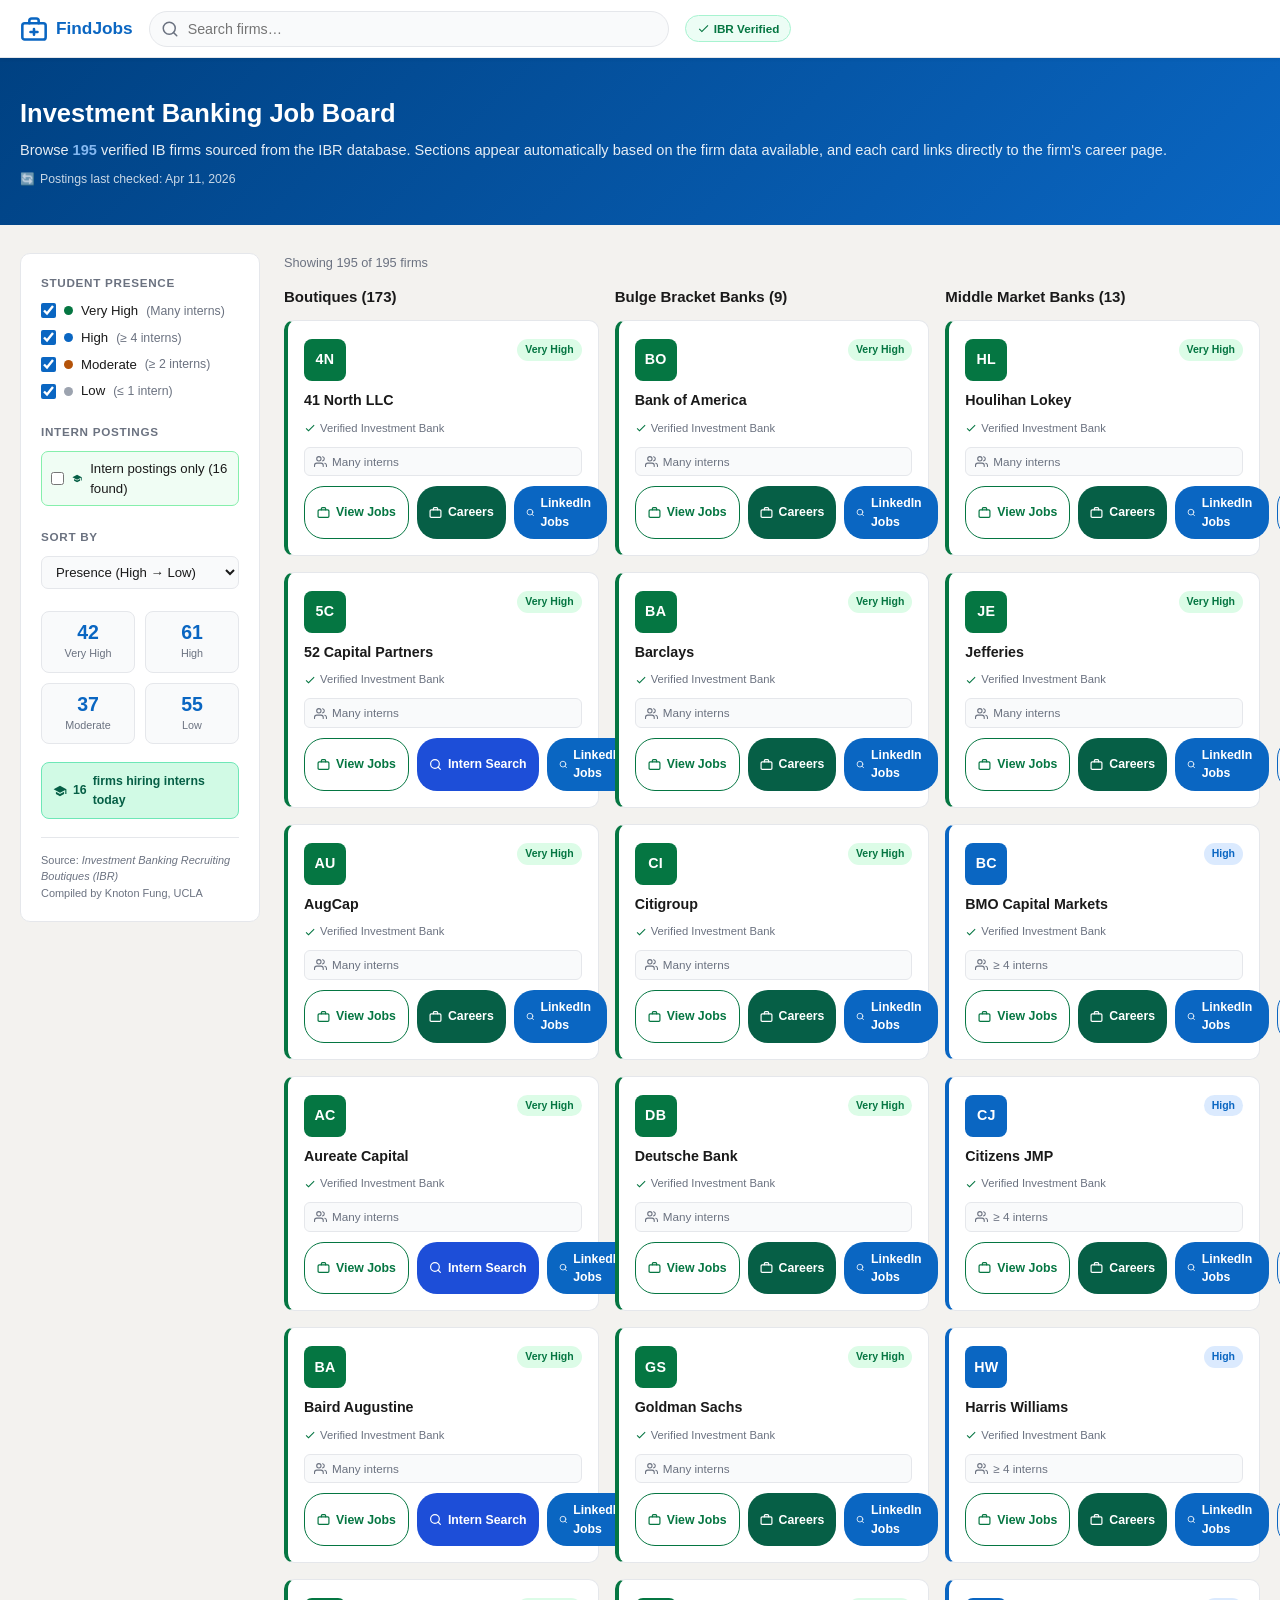
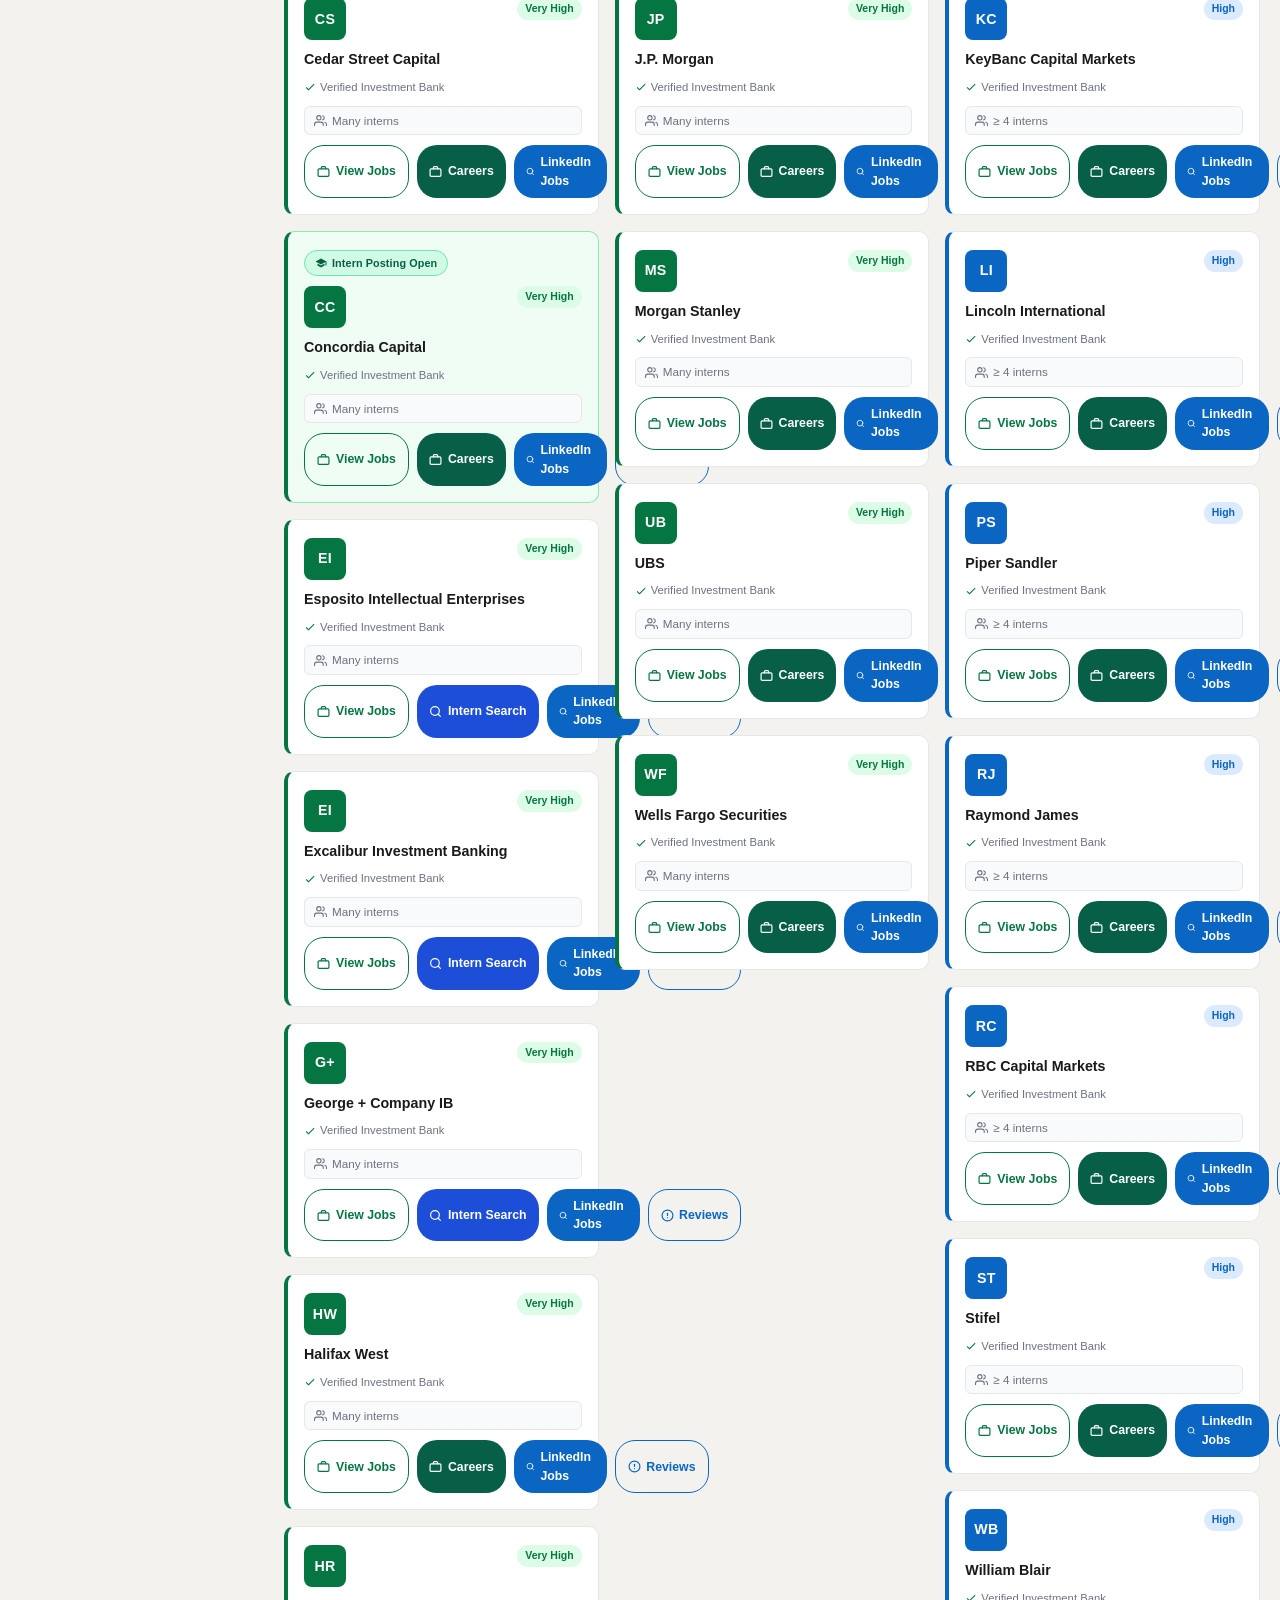
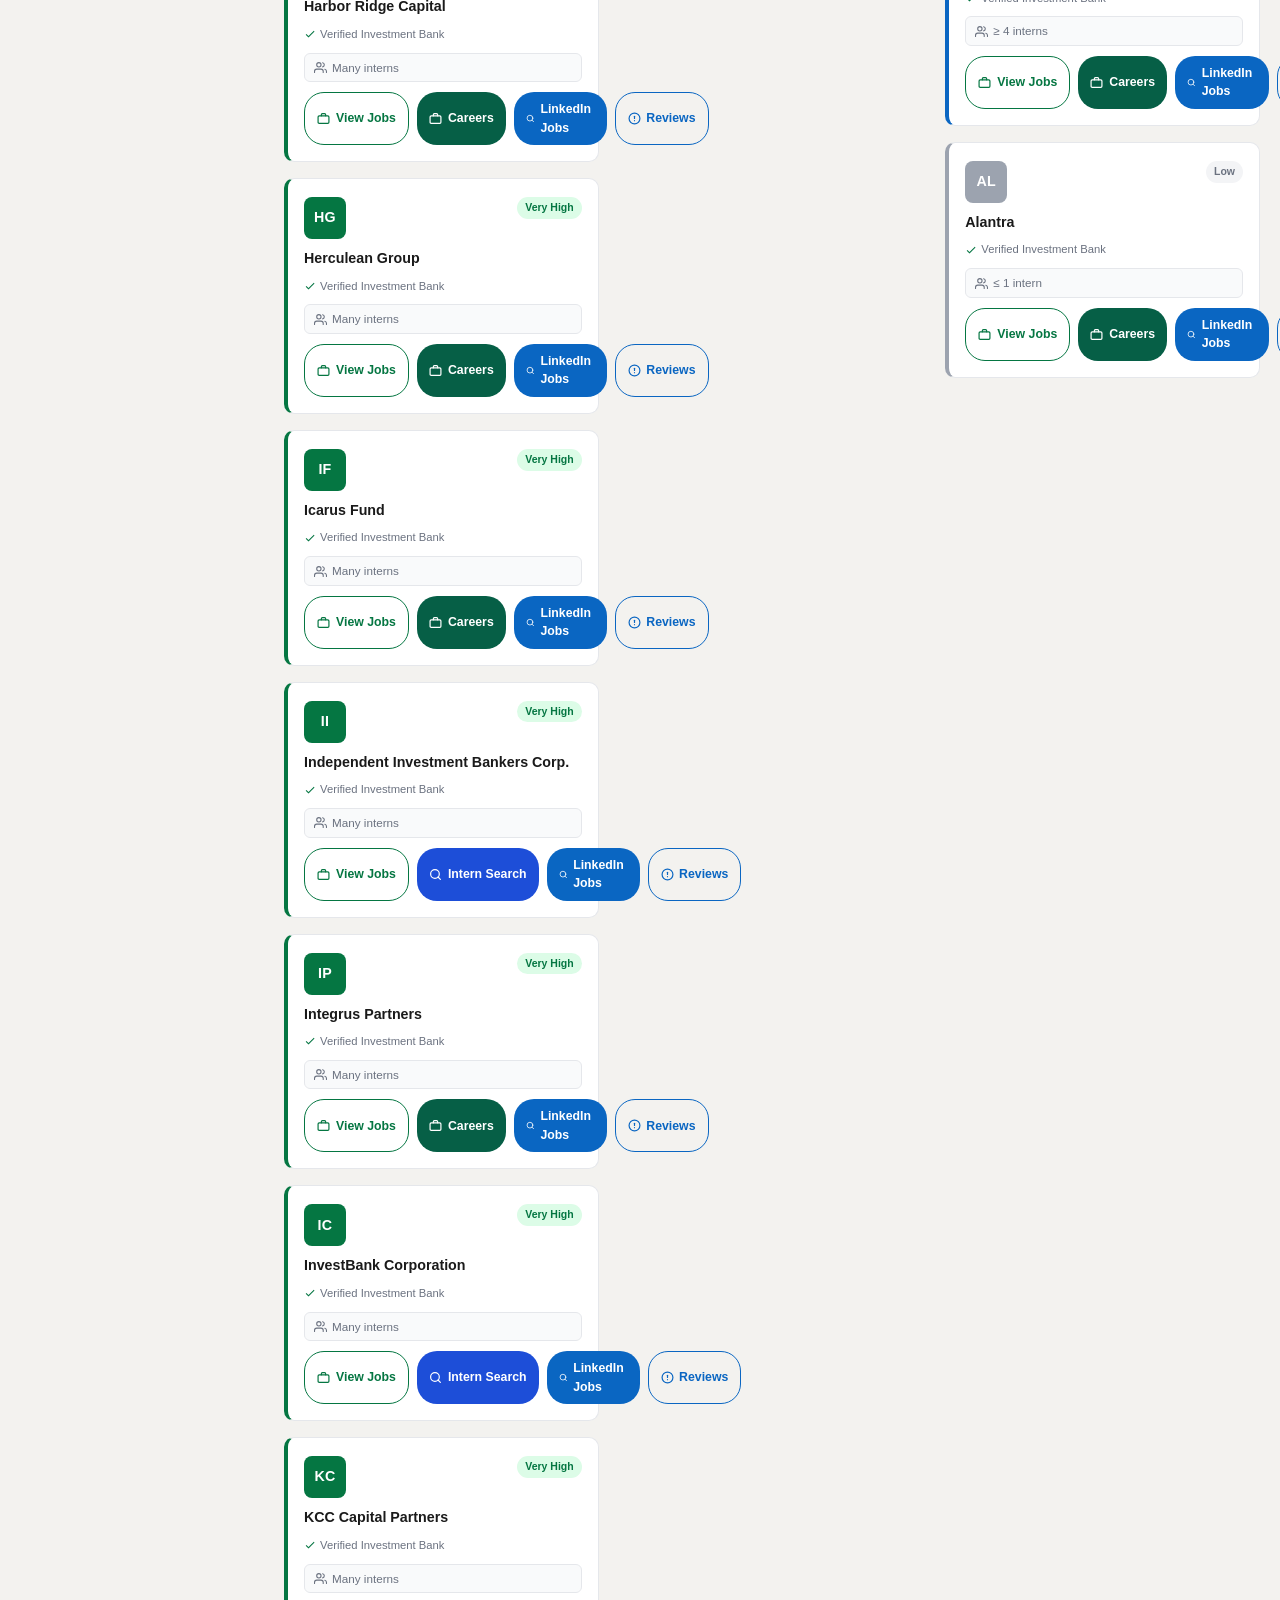
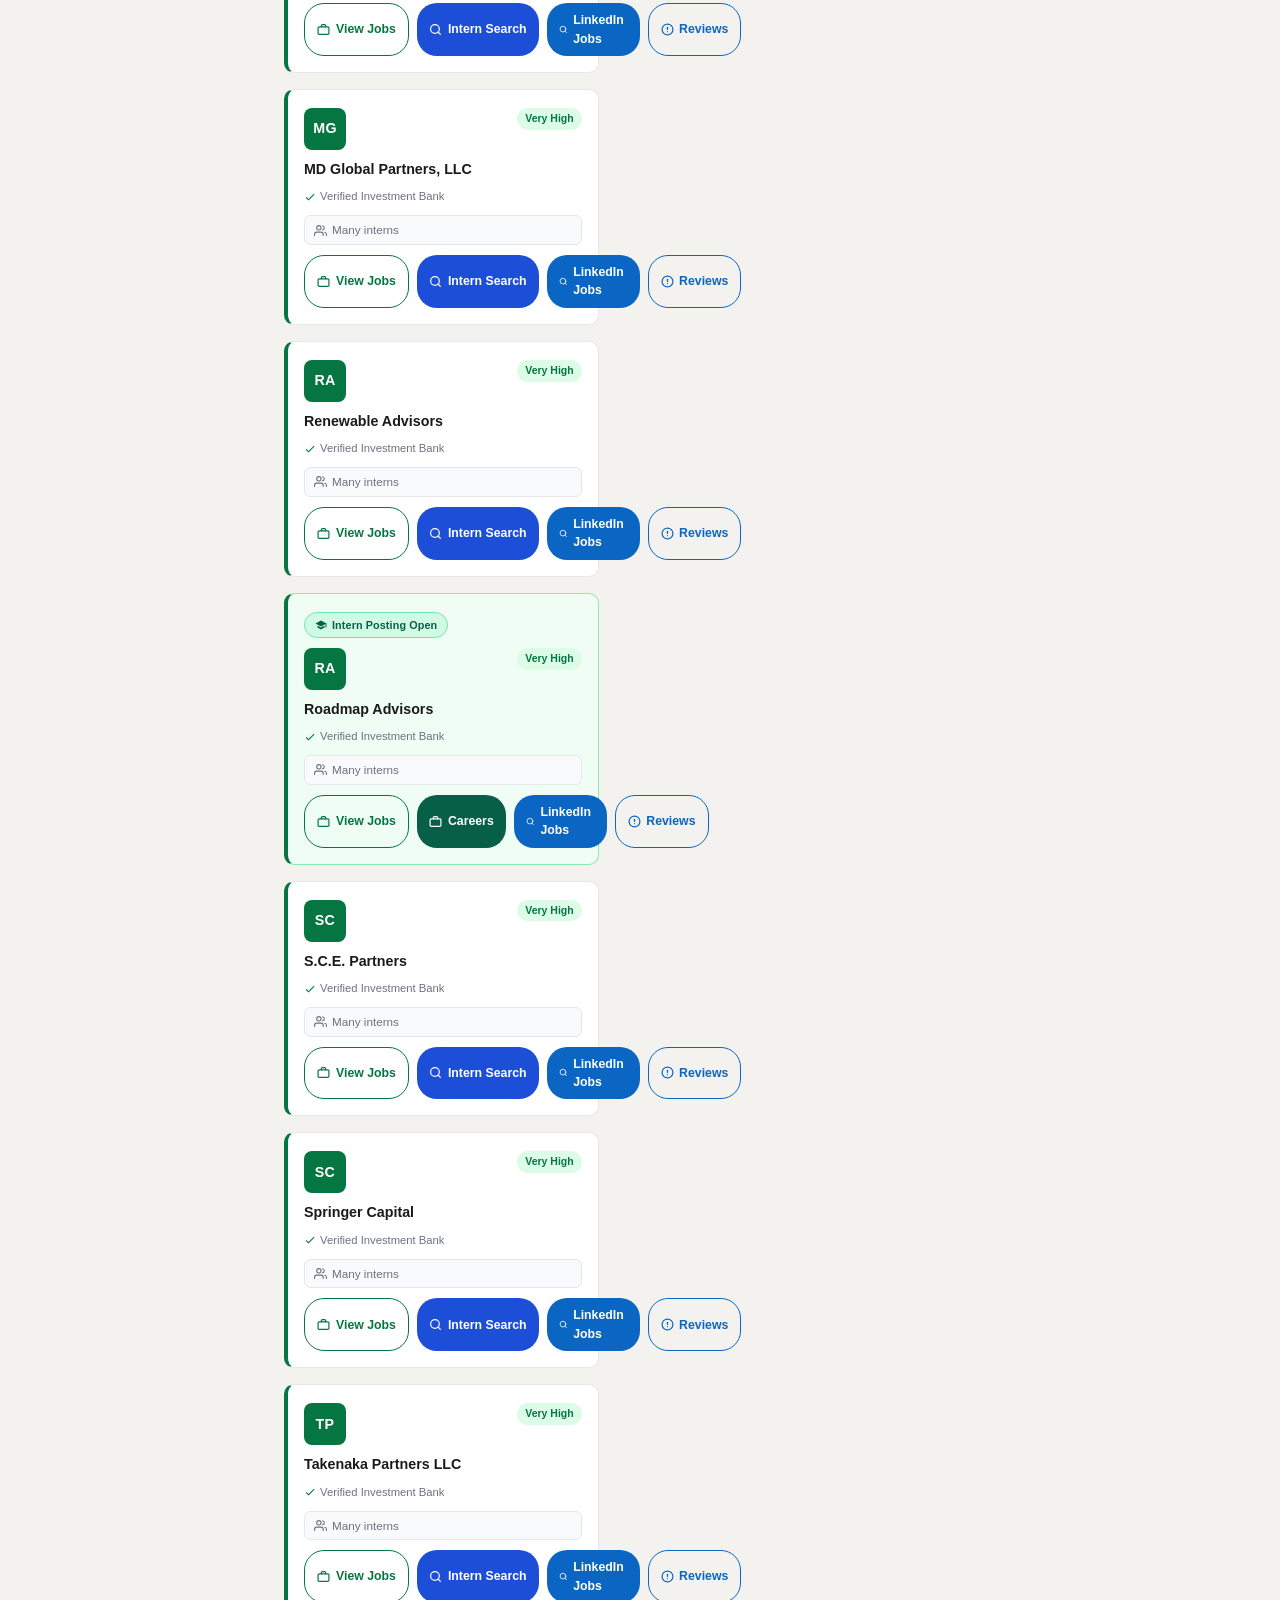
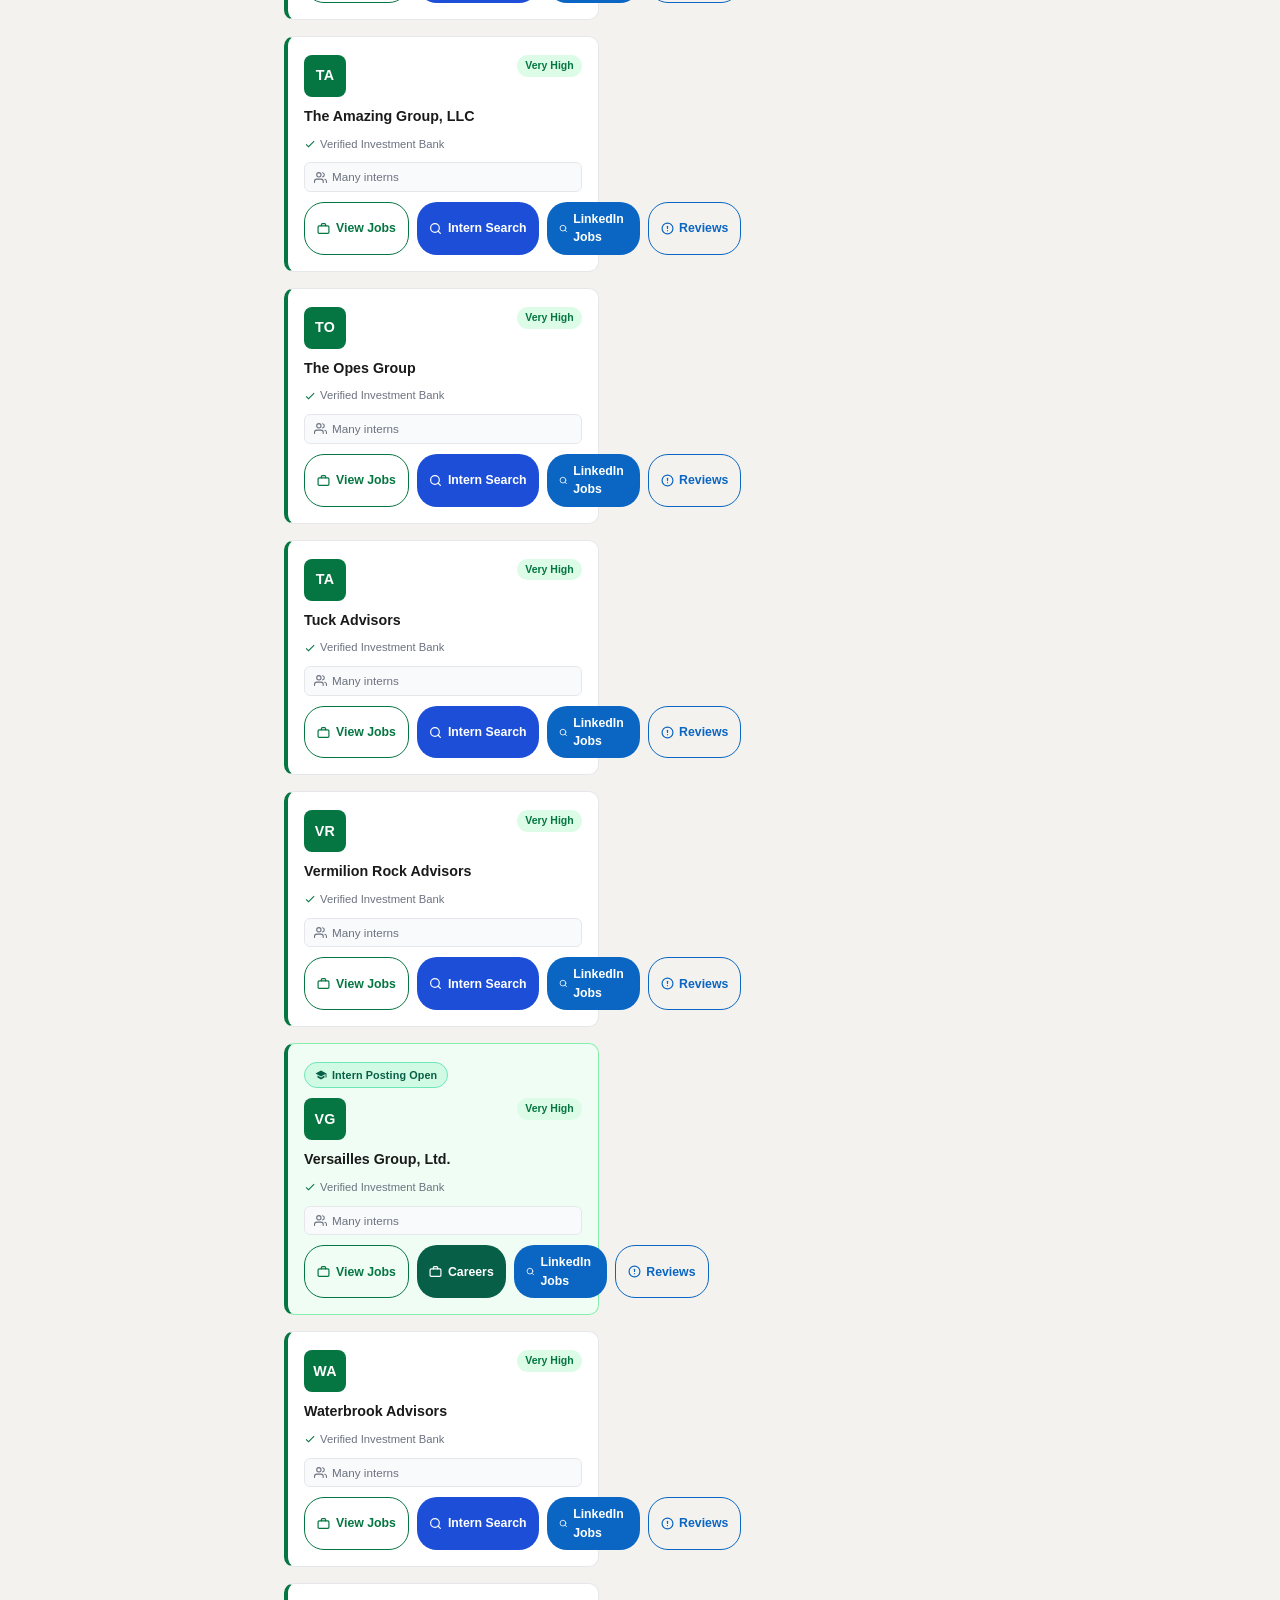
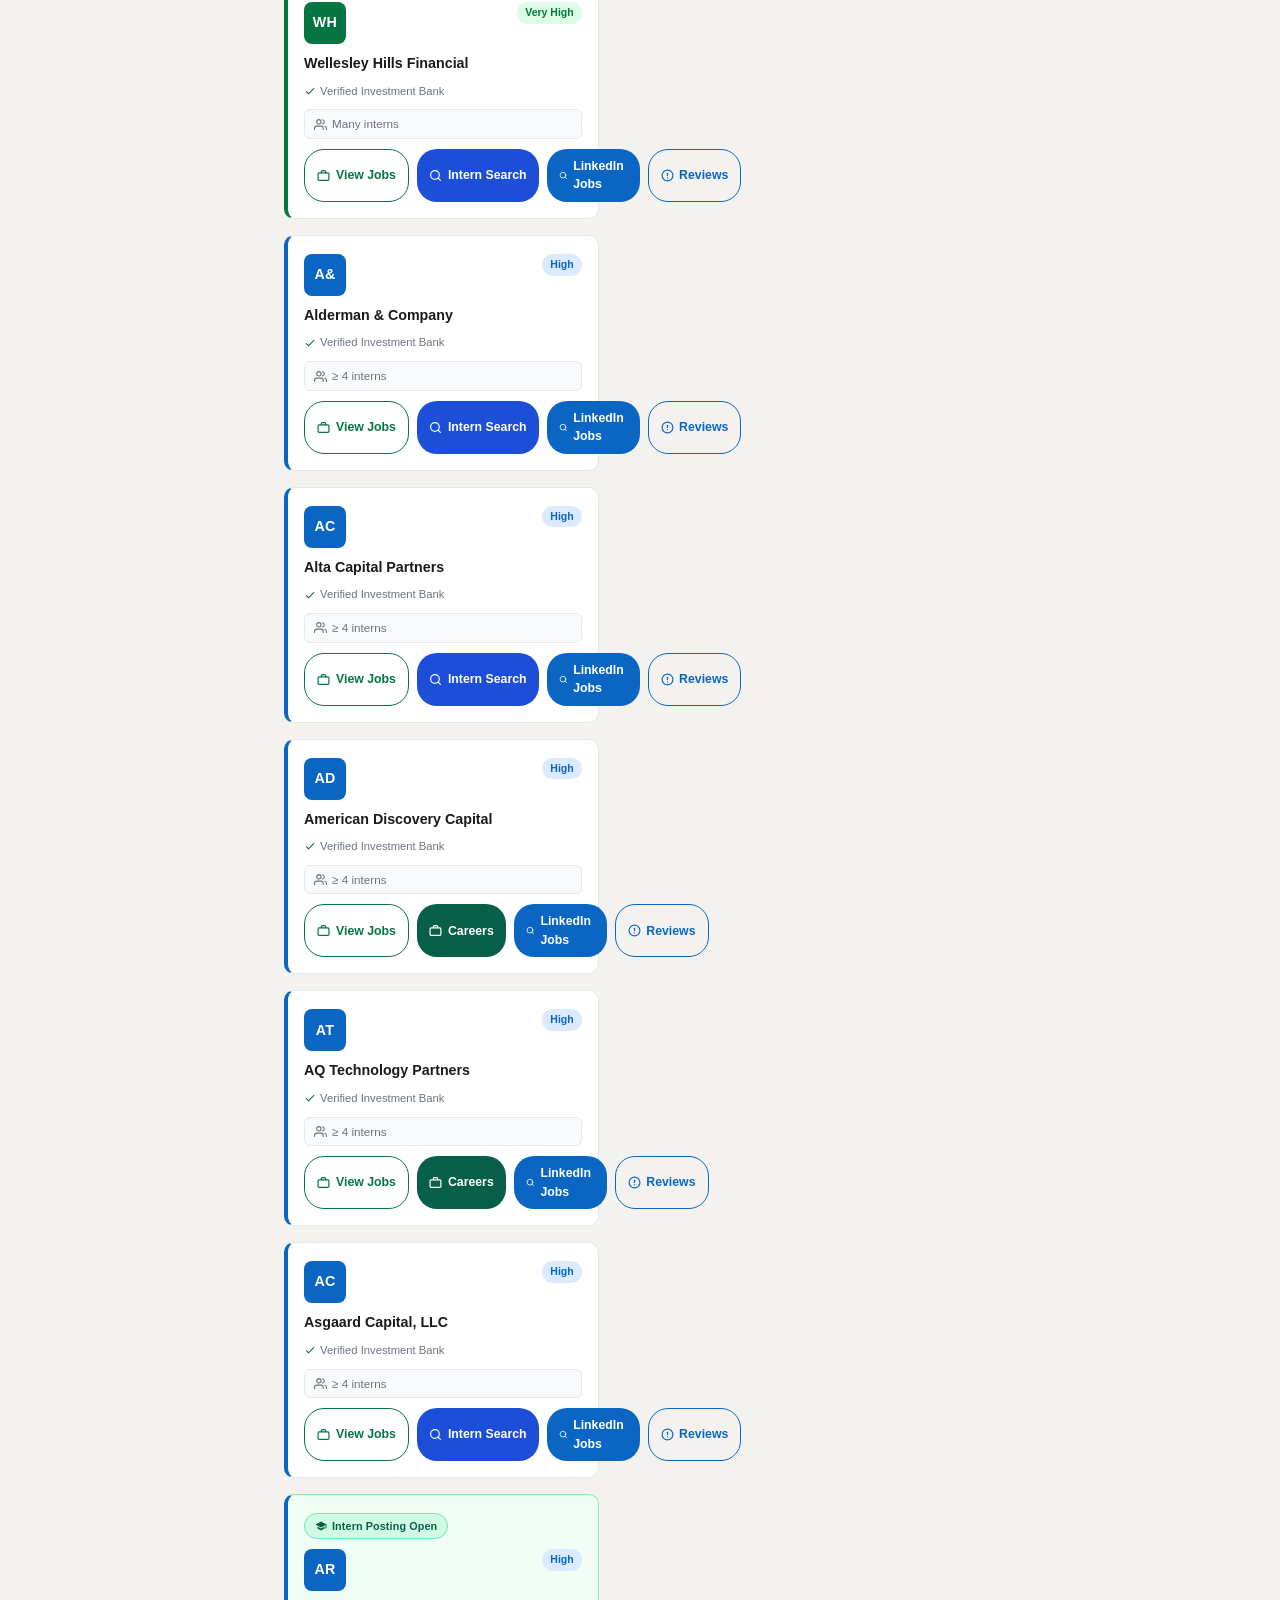
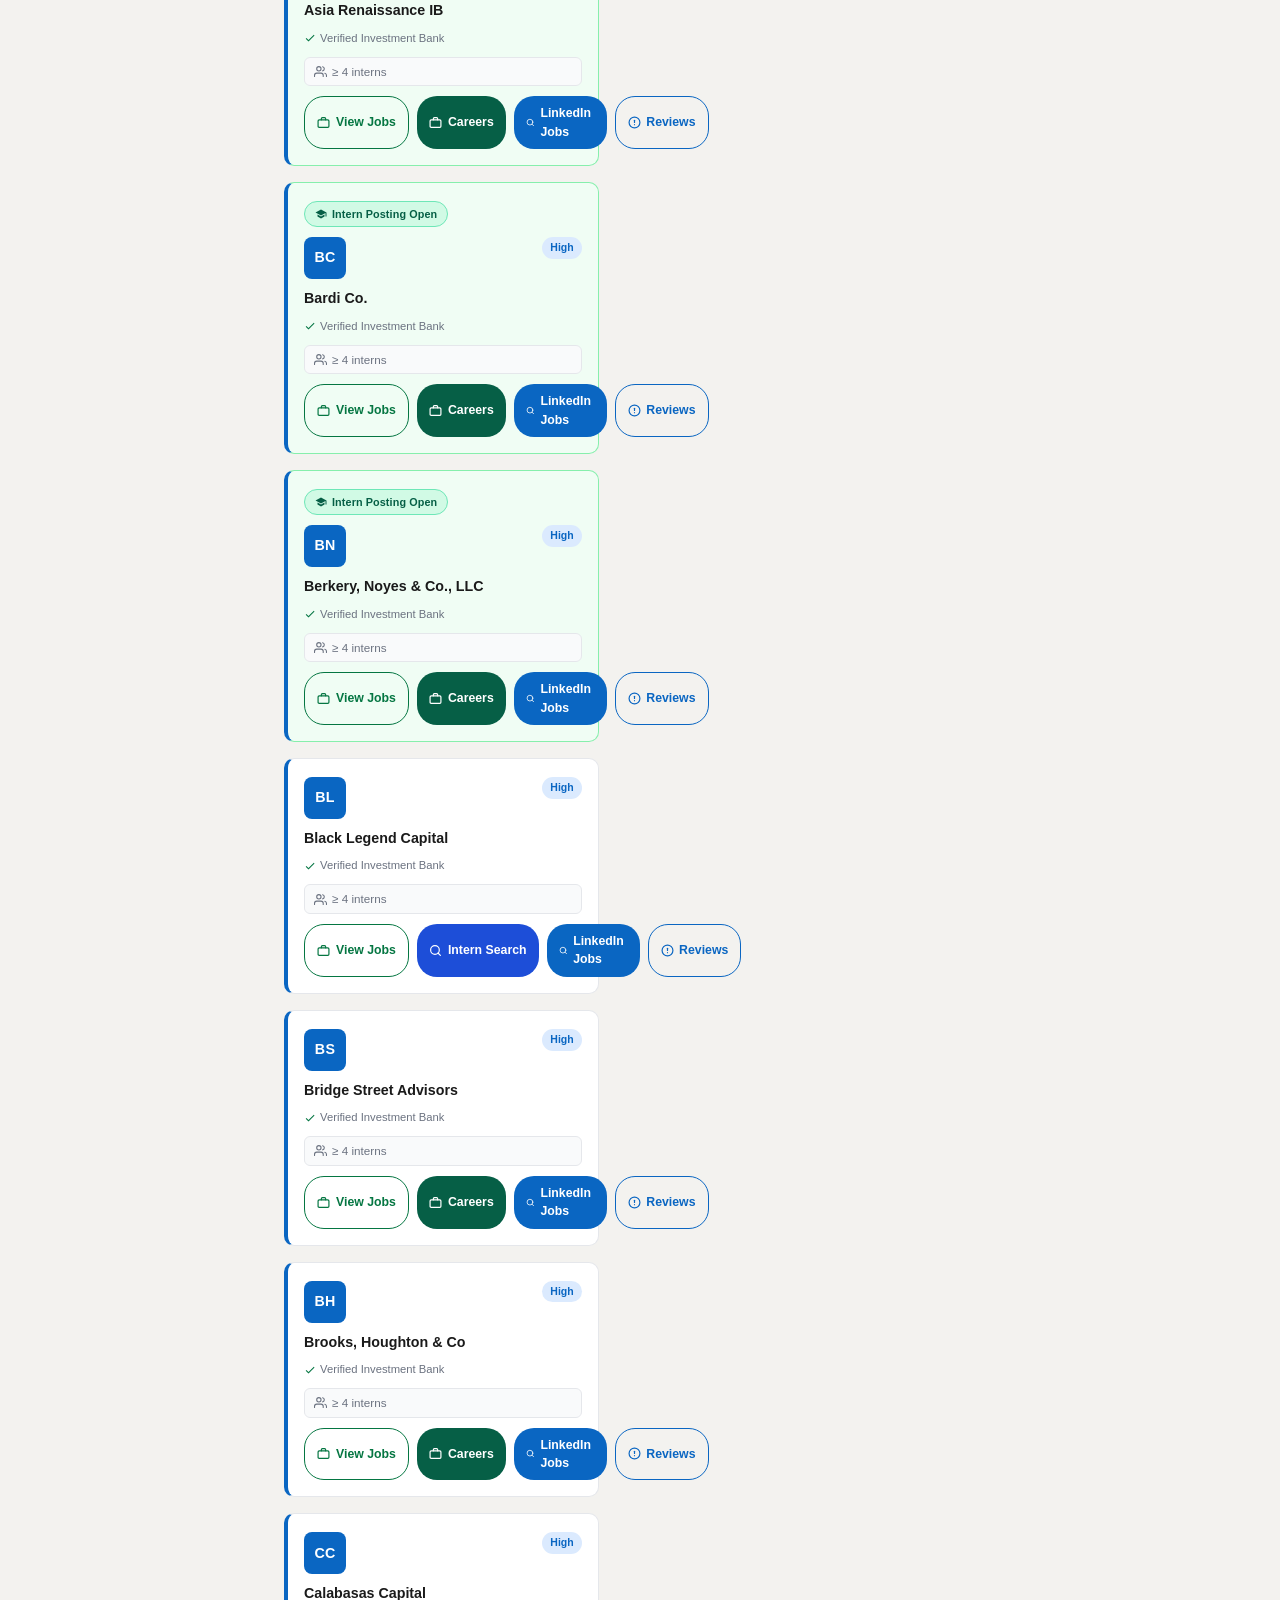
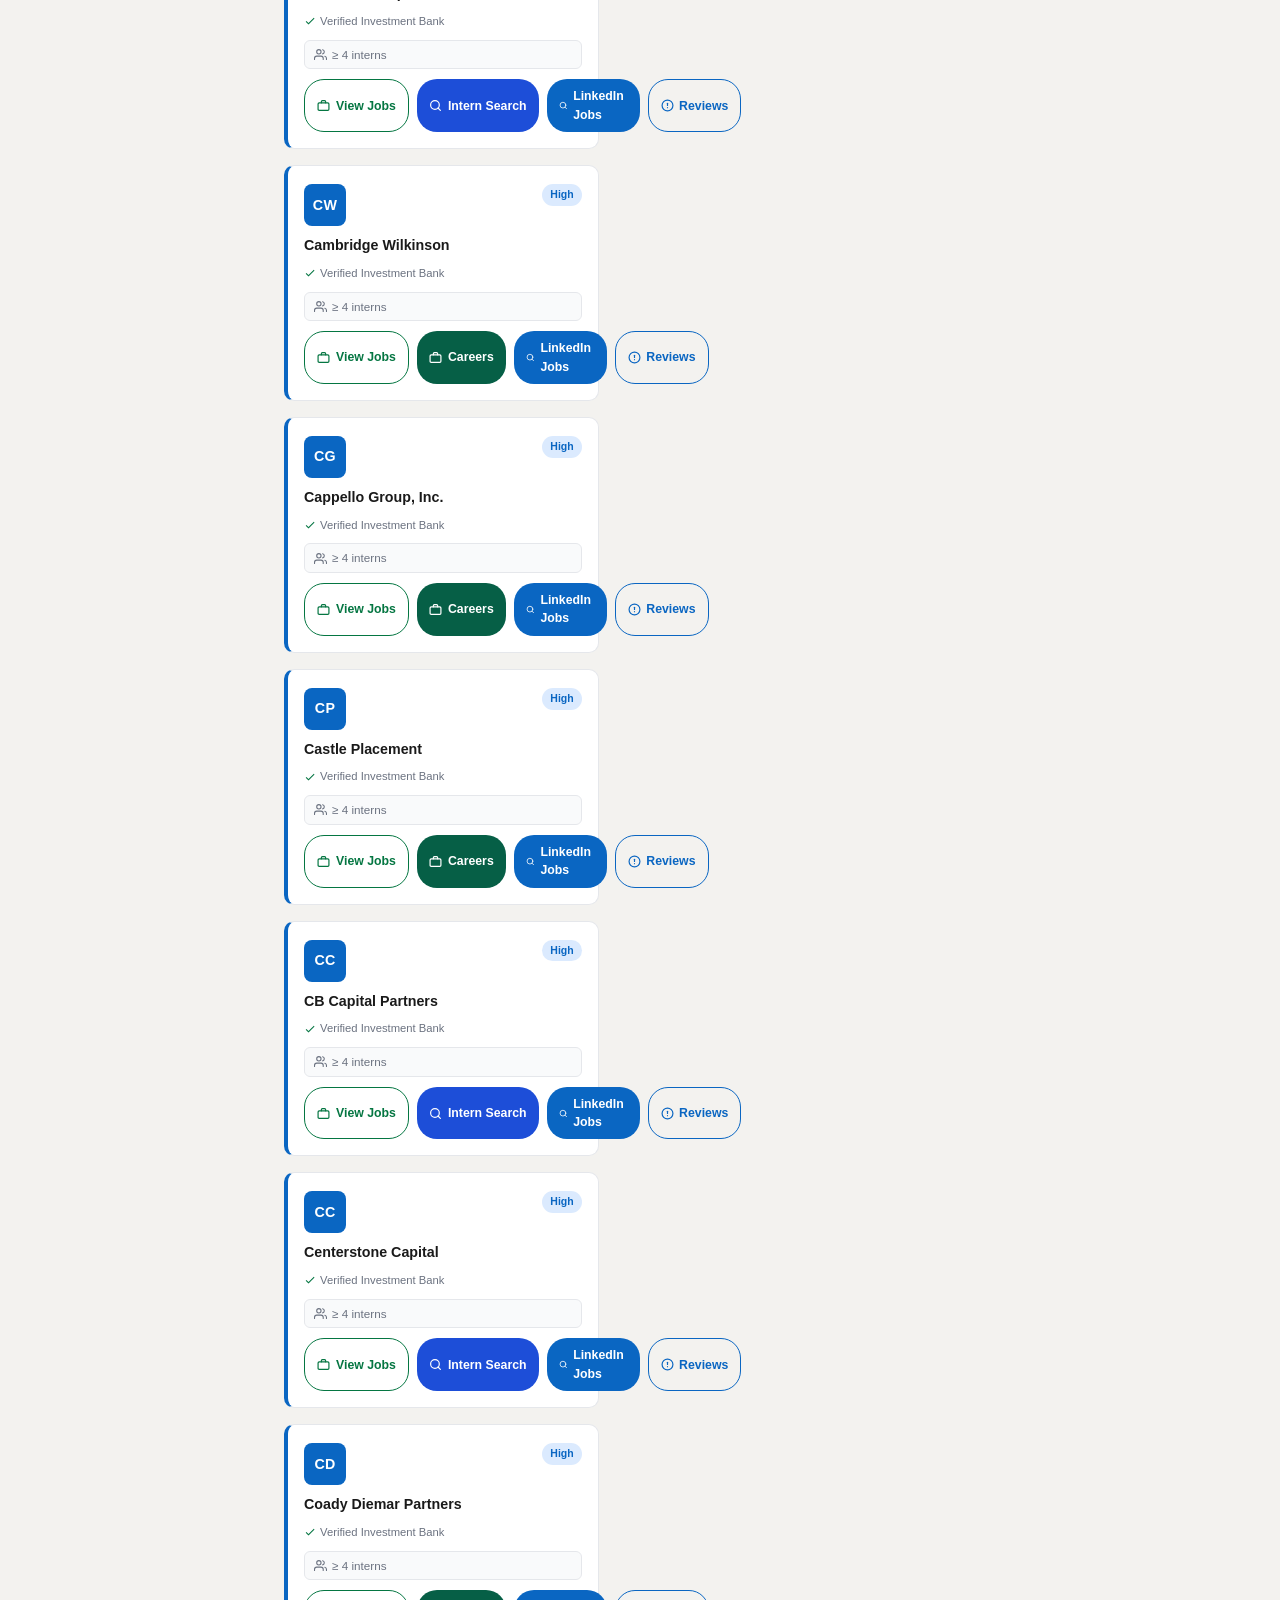
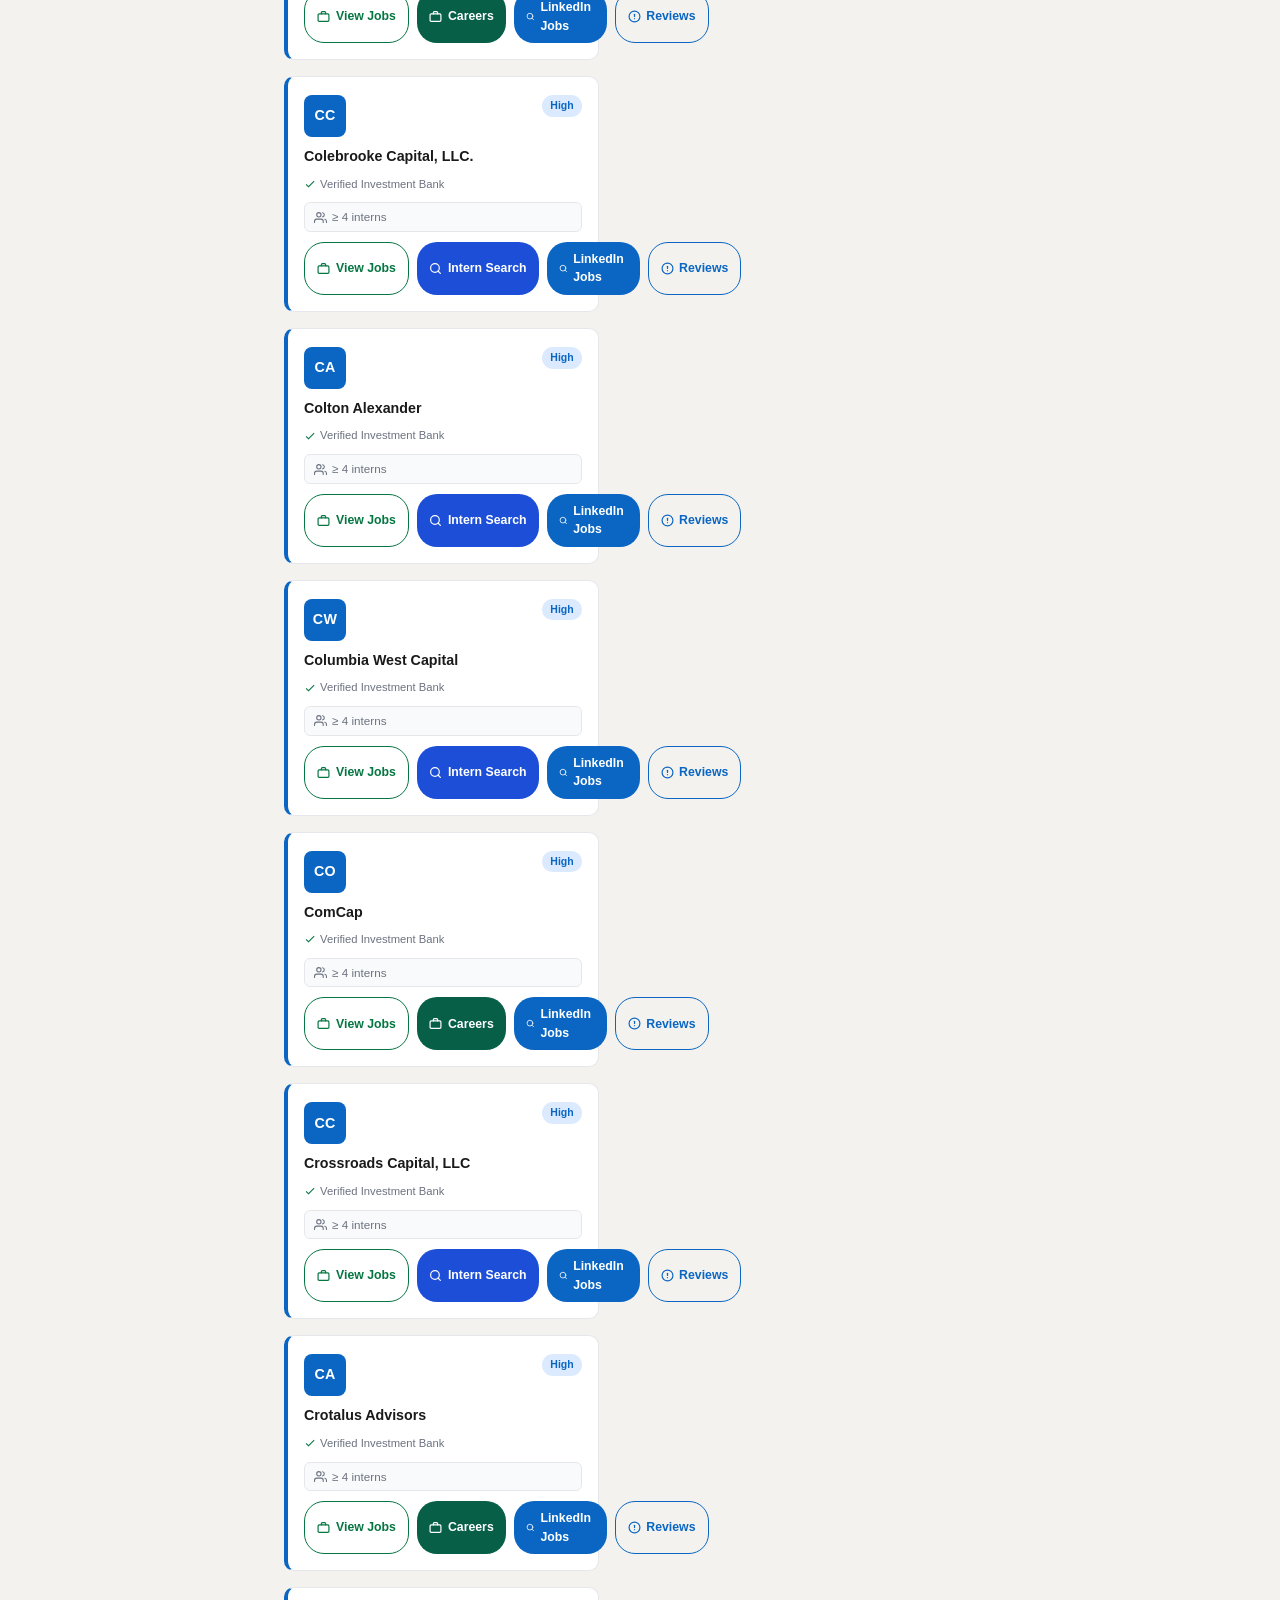
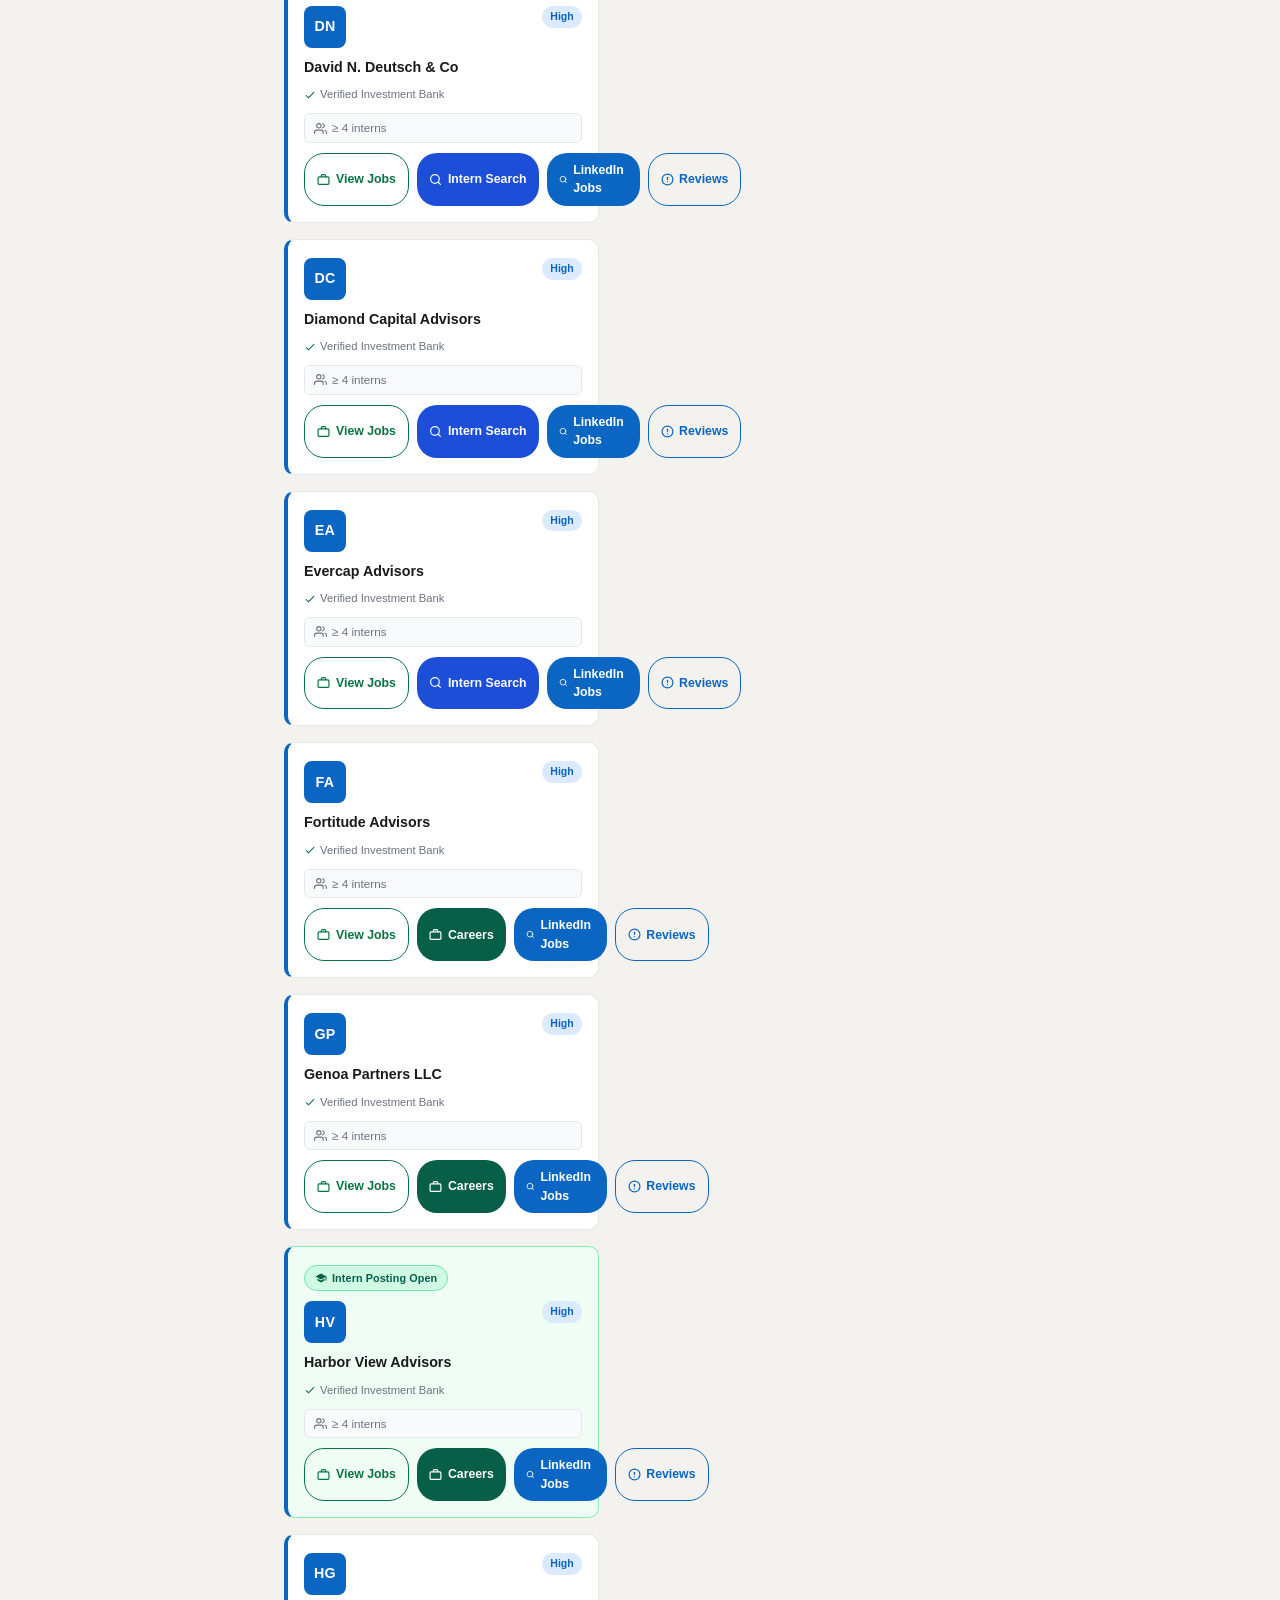
==== company.html @ adcb7a6e "your commit message" ====
<!DOCTYPE html>
<html lang="en">
<head>
  <meta charset="UTF-8" />
  <meta name="viewport" content="width=device-width, initial-scale=1.0" />
  <title>Jobs — FindJobs</title>
  <link rel="stylesheet" href="style.css" />
</head>
<body>
 
  <!-- NAV -->
  <header class="nav">
    <div class="nav__inner">
      <a class="nav__logo" href="index.html">
        <svg width="28" height="28" viewBox="0 0 24 24" fill="none" stroke="currentColor" stroke-width="2.2" stroke-linecap="round" stroke-linejoin="round">
          <rect x="2" y="7" width="20" height="14" rx="2"/>
          <path d="M16 7V5a2 2 0 0 0-2-2h-4a2 2 0 0 0-2 2v2"/>
          <line x1="12" y1="12" x2="12" y2="17"/>
          <line x1="9" y1="14.5" x2="15" y2="14.5"/>
        </svg>
        <span>FindJobs</span>
      </a>
 
      <a class="nav__back" href="index.html">
        <svg width="16" height="16" viewBox="0 0 24 24" fill="none" stroke="currentColor" stroke-width="2.2" stroke-linecap="round" stroke-linejoin="round">
          <line x1="19" y1="12" x2="5" y2="12"/><polyline points="12 19 5 12 12 5"/>
        </svg>
        Back to all firms
      </a>
 
      <div class="nav__badge">
        <span class="verified-badge">
          <svg width="13" height="13" viewBox="0 0 24 24" fill="currentColor"><path d="M9 16.17L4.83 12l-1.42 1.41L9 19 21 7l-1.41-1.41z"/></svg>
          IBR Verified
        </span>
      </div>
    </div>
  </header>
 
  <!-- COMPANY HERO -->
  <div class="hero company-hero">
    <div class="hero__inner">
      <div class="company-hero__header">
        <div class="company-hero__initials" id="firmInitials">--</div>
        <div class="company-hero__info">
          <h1 class="hero__title" id="firmName">Loading...</h1>
          <div class="company-hero__meta">
            <span class="card__presence-pill" id="firmPresencePill">—</span>
            <span class="company-hero__meta-text" id="firmPresenceLabel"></span>
          </div>
        </div>
      </div>
      <p class="hero__sub" id="firmDescription">Loading intern job postings...</p>
      <p id="lastChecked" class="hero__last-checked" hidden></p>
    </div>
  </div>
 
  <!-- MAIN -->
  <main class="company-layout">
 
    <!-- COMPANY SIDEBAR -->
    <aside class="sidebar company-sidebar">
      <div class="sidebar__section">
        <h3 class="sidebar__label">Quick Links</h3>
        <a class="company-sidebar__link" id="linkCareers" href="#" target="_blank" rel="noopener noreferrer" hidden>
          <svg width="14" height="14" viewBox="0 0 24 24" fill="none" stroke="currentColor" stroke-width="2.2" stroke-linecap="round" stroke-linejoin="round">
            <rect x="2" y="7" width="20" height="14" rx="2"/>
            <path d="M16 7V5a2 2 0 0 0-2-2h-4a2 2 0 0 0-2 2v2"/>
          </svg>
          Career Page
        </a>
        <a class="company-sidebar__link" id="linkWebsite" href="#" target="_blank" rel="noopener noreferrer" hidden>
          <svg width="14" height="14" viewBox="0 0 24 24" fill="none" stroke="currentColor" stroke-width="2.2" stroke-linecap="round" stroke-linejoin="round">
            <circle cx="12" cy="12" r="10"/><line x1="2" y1="12" x2="22" y2="12"/>
            <path d="M12 2a15.3 15.3 0 0 1 4 10 15.3 15.3 0 0 1-4 10 15.3 15.3 0 0 1-4-10 15.3 15.3 0 0 1 4-10z"/>
          </svg>
          Company Website
        </a>
        <a class="company-sidebar__link" id="linkLinkedIn" href="#" target="_blank" rel="noopener noreferrer">
          <svg width="14" height="14" viewBox="0 0 24 24" fill="none" stroke="currentColor" stroke-width="2.2" stroke-linecap="round" stroke-linejoin="round">
            <circle cx="11" cy="11" r="8"/><line x1="21" y1="21" x2="16.65" y2="16.65"/>
          </svg>
          LinkedIn Jobs
        </a>
        <a class="company-sidebar__link" id="linkGlassdoor" href="#" target="_blank" rel="noopener noreferrer">
          <svg width="14" height="14" viewBox="0 0 24 24" fill="none" stroke="currentColor" stroke-width="2.2" stroke-linecap="round" stroke-linejoin="round">
            <circle cx="12" cy="12" r="10"/><line x1="12" y1="8" x2="12" y2="12"/><line x1="12" y1="16" x2="12.01" y2="16"/>
          </svg>
          Glassdoor Reviews
        </a>
      </div>
 
      <div class="sidebar__section">
        <h3 class="sidebar__label">Intern Stats</h3>
        <div class="sidebar__stats">
          <div class="stat stat--wide">
            <span id="statJobCount">—</span>
            <small>Open Positions</small>
          </div>
        </div>
      </div>
 
      <div class="sidebar__section">
        <h3 class="sidebar__label">Posting Status</h3>
        <div id="postingStatus" class="company-sidebar__status">
          Checking...
        </div>
      </div>
 
      <p class="sidebar__credit">Source: <em>Investment Banking Recruiting Boutiques (IBR)</em><br>Compiled by Knoton Fung, UCLA</p>
    </aside>
 
    <!-- JOB LISTINGS -->
    <section class="company-jobs">
      <div class="results-bar">
        <span id="resultsCount"></span>
      </div>
      <div id="jobsList" class="jobs-list"></div>
      <div class="empty-state" id="emptyState" hidden>
        <svg width="48" height="48" viewBox="0 0 24 24" fill="none" stroke="#ccc" stroke-width="1.5">
          <rect x="2" y="7" width="20" height="14" rx="2"/>
          <path d="M16 7V5a2 2 0 0 0-2-2h-4a2 2 0 0 0-2 2v2"/>
        </svg>
        <p>No intern postings found for this firm right now.</p>
        <p class="empty-state__sub">Check back tomorrow — postings are refreshed daily.</p>
        <a id="emptyCareerLink" class="btn-primary" href="#" target="_blank" rel="noopener noreferrer" hidden>
          Visit Career Page Directly
        </a>
      </div>
    </section>
 
  </main>
 
  <!-- FOOTER -->
  <footer class="footer">
    <p>FindJobs &mdash; Verified IB Recruiting &bull; Data from IBR &bull; Intern postings refreshed daily</p>
  </footer>
 
  <script src="company.js"></script>
</body>
</html>
---- style.css ----
/* ── Reset & Base ───────────────────────────────────────────── */
*, *::before, *::after { box-sizing: border-box; margin: 0; padding: 0; }
 
:root {
  --blue:       #0a66c2;
  --blue-dark:  #004182;
  --green:      #057642;
  --amber:      #b45309;
  --gray:       #6b7280;
  --bg:         #f3f2ef;
  --card-bg:    #ffffff;
  --border:     #e5e7eb;
  --text:       #1a1a1a;
  --text-muted: #6b7280;
  --nav-h:      58px;
  --radius:     10px;
 
  --vh-color:   #057642;
  --h-color:    #0a66c2;
  --m-color:    #b45309;
  --l-color:    #9ca3af;
}
 
html { font-size: 15px; }
body {
  font-family: -apple-system, BlinkMacSystemFont, "Segoe UI", Roboto, Helvetica, Arial, sans-serif;
  background: var(--bg);
  color: var(--text);
  line-height: 1.5;
}
 
/* ── Nav ────────────────────────────────────────────────────── */
.nav {
  position: sticky;
  top: 0;
  z-index: 100;
  height: var(--nav-h);
  background: #fff;
  border-bottom: 1px solid var(--border);
  box-shadow: 0 1px 4px rgba(0,0,0,.07);
}
.nav__inner {
  max-width: 1280px;
  margin: 0 auto;
  height: 100%;
  display: flex;
  align-items: center;
  gap: 16px;
  padding: 0 20px;
}
.nav__logo {
  display: flex;
  align-items: center;
  gap: 8px;
  font-weight: 700;
  font-size: 1.15rem;
  color: var(--blue);
  text-decoration: none;
  white-space: nowrap;
}
.nav__logo svg { flex-shrink: 0; }
 
.nav__search {
  flex: 1;
  max-width: 520px;
  position: relative;
  display: flex;
  align-items: center;
}
.nav__search-icon {
  position: absolute;
  left: 12px;
  color: var(--text-muted);
  pointer-events: none;
}
.nav__search input {
  width: 100%;
  padding: 9px 36px 9px 38px;
  border: 1.5px solid var(--border);
  border-radius: 24px;
  font-size: .95rem;
  background: #f9fafb;
  outline: none;
  transition: border-color .15s, background .15s;
}
.nav__search input:focus {
  border-color: var(--blue);
  background: #fff;
}
.nav__search-clear {
  position: absolute;
  right: 12px;
  background: none;
  border: none;
  cursor: pointer;
  color: var(--text-muted);
  font-size: .85rem;
  line-height: 1;
  padding: 2px 4px;
}
.nav__search-clear:hover { color: var(--text); }
 
.verified-badge {
  display: inline-flex;
  align-items: center;
  gap: 4px;
  background: #ecfdf5;
  color: var(--green);
  border: 1px solid #a7f3d0;
  border-radius: 20px;
  padding: 4px 11px;
  font-size: .78rem;
  font-weight: 600;
  white-space: nowrap;
}
 
/* ── Hero ───────────────────────────────────────────────────── */
.hero {
  background: linear-gradient(135deg, var(--blue-dark) 0%, var(--blue) 100%);
  color: #fff;
  padding: 36px 20px;
}
.hero__inner {
  max-width: 1280px;
  margin: 0 auto;
}
.hero__title {
  font-size: 1.7rem;
  font-weight: 700;
  margin-bottom: 8px;
}
.hero__sub {
  font-size: .97rem;
  opacity: .9;
}
.hero__sub strong { color: #93c5fd; }
 
/* ── Layout ─────────────────────────────────────────────────── */
.layout {
  max-width: 1280px;
  margin: 28px auto;
  padding: 0 20px;
  display: grid;
  grid-template-columns: 240px 1fr;
  gap: 24px;
  align-items: start;
}
 
/* ── Sidebar ────────────────────────────────────────────────── */
.sidebar {
  background: var(--card-bg);
  border-radius: var(--radius);
  border: 1px solid var(--border);
  padding: 20px;
  position: sticky;
  top: calc(var(--nav-h) + 16px);
}
.sidebar__section { margin-bottom: 22px; }
.sidebar__label {
  font-size: .78rem;
  font-weight: 700;
  text-transform: uppercase;
  letter-spacing: .06em;
  color: var(--text-muted);
  margin-bottom: 10px;
}
.filter-check {
  display: flex;
  align-items: center;
  gap: 8px;
  font-size: .88rem;
  margin-bottom: 7px;
  cursor: pointer;
  user-select: none;
}
.filter-check em { color: var(--text-muted); font-style: normal; font-size: .82rem; }
.filter-check input[type=checkbox] { accent-color: var(--blue); width: 15px; height: 15px; cursor: pointer; }
 
.dot {
  width: 9px; height: 9px;
  border-radius: 50%;
  flex-shrink: 0;
}
.dot--veryhigh { background: var(--vh-color); }
.dot--high     { background: var(--h-color); }
.dot--moderate { background: var(--m-color); }
.dot--low      { background: var(--l-color); }
 
.sidebar__select {
  width: 100%;
  padding: 7px 10px;
  border: 1.5px solid var(--border);
  border-radius: 7px;
  font-size: .88rem;
  background: #f9fafb;
  color: var(--text);
  cursor: pointer;
  outline: none;
}
.sidebar__select:focus { border-color: var(--blue); }
 
.sidebar__stats {
  display: grid;
  grid-template-columns: 1fr 1fr;
  gap: 10px;
  margin-top: 4px;
  margin-bottom: 18px;
}
.stat {
  background: #f9fafb;
  border: 1px solid var(--border);
  border-radius: 8px;
  padding: 10px 8px;
  text-align: center;
}
.stat span {
  display: block;
  font-size: 1.3rem;
  font-weight: 700;
  color: var(--blue);
  line-height: 1.1;
}
.stat small {
  display: block;
  font-size: .72rem;
  color: var(--text-muted);
  margin-top: 2px;
}
 
.sidebar__credit {
  font-size: .73rem;
  color: var(--text-muted);
  line-height: 1.5;
  border-top: 1px solid var(--border);
  padding-top: 14px;
}
 
/* ── Cards Section ──────────────────────────────────────────── */
.results-bar {
  font-size: .85rem;
  color: var(--text-muted);
  margin-bottom: 14px;
}
 
.cards {
  display: grid;
  grid-template-columns: repeat(auto-fill, minmax(240px, 1fr));
  gap: 16px;
}
 
.cards--section {
  margin-top: 12px;
}
 
.bank-section {
  margin-bottom: 24px;
}
 
.bank-section__title {
  font-size: 1rem;
  font-weight: 700;
  color: var(--text);
  margin-bottom: 2px;
}
 
.bank-section__empty {
  font-size: .85rem;
  color: var(--text-muted);
  padding: 8px 0 0;
}
 
/* ── Card ───────────────────────────────────────────────────── */
.card {
  background: var(--card-bg);
  border: 1px solid var(--border);
  border-radius: var(--radius);
  padding: 18px 16px 16px;
  display: flex;
  flex-direction: column;
  gap: 10px;
  border-left: 4px solid transparent;
  transition: box-shadow .18s, transform .18s;
  position: relative;
}
.card:hover {
  box-shadow: 0 6px 20px rgba(0,0,0,.1);
  transform: translateY(-2px);
}
.card[data-presence="Very High"] { border-left-color: var(--vh-color); }
.card[data-presence="High"]      { border-left-color: var(--h-color); }
.card[data-presence="Moderate"]  { border-left-color: var(--m-color); }
.card[data-presence="Low"]       { border-left-color: var(--l-color); }
 
.card__header {
  display: flex;
  align-items: flex-start;
  justify-content: space-between;
  gap: 8px;
}
 
.card__initials {
  width: 42px;
  height: 42px;
  border-radius: 8px;
  display: flex;
  align-items: center;
  justify-content: center;
  font-weight: 700;
  font-size: .95rem;
  color: #fff;
  flex-shrink: 0;
  letter-spacing: .02em;
}
.card[data-presence="Very High"] .card__initials { background: var(--vh-color); }
.card[data-presence="High"]      .card__initials { background: var(--h-color); }
.card[data-presence="Moderate"]  .card__initials { background: var(--m-color); }
.card[data-presence="Low"]       .card__initials { background: var(--l-color); }
 
.card__presence-pill {
  font-size: .7rem;
  font-weight: 600;
  padding: 3px 8px;
  border-radius: 20px;
  white-space: nowrap;
  flex-shrink: 0;
}
.presence-vh { background: #dcfce7; color: var(--vh-color); }
.presence-h  { background: #dbeafe; color: var(--h-color); }
.presence-m  { background: #fef3c7; color: var(--m-color); }
.presence-l  { background: #f3f4f6; color: #6b7280; }
 
.card__name {
  font-size: .95rem;
  font-weight: 700;
  color: var(--text);
  line-height: 1.3;
}
.card__type {
  font-size: .75rem;
  color: var(--text-muted);
  display: flex;
  align-items: center;
  gap: 4px;
}
.card__type svg { color: var(--green); }
 
.card__interns {
  font-size: .78rem;
  color: var(--text-muted);
  background: #f9fafb;
  border: 1px solid var(--border);
  border-radius: 6px;
  padding: 5px 9px;
  display: flex;
  align-items: center;
  gap: 5px;
}
 
.card__actions {
  display: flex;
  gap: 8px;
  margin-top: auto;
}
.btn-primary {
  flex: 1;
  display: inline-flex;
  align-items: center;
  justify-content: center;
  gap: 6px;
  background: var(--blue);
  color: #fff;
  border: none;
  border-radius: 20px;
  padding: 8px 12px;
  font-size: .82rem;
  font-weight: 600;
  cursor: pointer;
  text-decoration: none;
  transition: background .15s;
}
.btn-primary:hover { background: var(--blue-dark); }
 
.btn-secondary {
  display: inline-flex;
  align-items: center;
  justify-content: center;
  background: none;
  color: var(--blue);
  border: 1.5px solid var(--blue);
  border-radius: 20px;
  padding: 8px 12px;
  font-size: .82rem;
  font-weight: 600;
  cursor: pointer;
  text-decoration: none;
  transition: background .15s, color .15s;
  gap: 5px;
}
.btn-secondary:hover {
  background: #dbeafe;
}
 
/* ── Empty State ────────────────────────────────────────────── */
.empty-state {
  text-align: center;
  padding: 60px 20px;
  color: var(--text-muted);
  display: flex;
  flex-direction: column;
  align-items: center;
  gap: 12px;
}
 
/* ── Footer ─────────────────────────────────────────────────── */
.footer {
  text-align: center;
  padding: 24px 20px;
  font-size: .78rem;
  color: var(--text-muted);
  border-top: 1px solid var(--border);
  margin-top: 40px;
}
 
/* ── Intern Badge ───────────────────────────────────────────── */
.card__intern-badge {
  display: inline-flex;
  align-items: center;
  gap: 5px;
  background: #d1fae5;
  color: #065f46;
  border: 1px solid #6ee7b7;
  border-radius: 20px;
  padding: 4px 10px;
  font-size: .72rem;
  font-weight: 700;
  letter-spacing: .01em;
  width: fit-content;
  animation: intern-pulse 2.5s ease-in-out infinite;
}
 
@keyframes intern-pulse {
  0%, 100% { box-shadow: 0 0 0 0 rgba(16,185,129,.35); }
  50%       { box-shadow: 0 0 0 5px rgba(16,185,129,0); }
}
 
/* Card highlight when intern posting found */
.card--has-intern {
  background: #f0fdf4;
  border-color: #86efac;
}
.card--has-intern:hover {
  box-shadow: 0 6px 20px rgba(16,185,129,.18);
}
 
/* ── Career Button ───────────────────────────────────────────── */
.btn-career {
  flex: 1;
  display: inline-flex;
  align-items: center;
  justify-content: center;
  gap: 6px;
  background: #065f46;
  color: #fff;
  border: none;
  border-radius: 20px;
  padding: 8px 12px;
  font-size: .82rem;
  font-weight: 600;
  cursor: pointer;
  text-decoration: none;
  transition: background .15s;
  white-space: nowrap;
}
.btn-career:hover { background: #047857; }
 
/* Fallback variant (LinkedIn intern search) */
.btn-career--fallback {
  background: #1d4ed8;
}
.btn-career--fallback:hover { background: #1e40af; }
 
/* ── Hero last-checked ───────────────────────────────────────── */
.hero__last-checked {
  font-size: .82rem;
  margin-top: 8px;
  opacity: .78;
  display: flex;
  align-items: center;
  gap: 5px;
}
.hero__last-checked::before {
  content: "🔄";
  font-size: .8rem;
}
 
/* ── Sidebar intern stat ─────────────────────────────────────── */
.sidebar__intern-stat {
  display: flex;
  align-items: center;
  gap: 6px;
  background: #d1fae5;
  border: 1px solid #6ee7b7;
  border-radius: 8px;
  padding: 9px 11px;
  font-size: .82rem;
  font-weight: 600;
  color: #065f46;
  margin-bottom: 18px;
}
.sidebar__intern-stat svg { flex-shrink: 0; }
 
/* ── Intern-only toggle ──────────────────────────────────────── */
.filter-check--intern {
  background: #f0fdf4;
  border: 1px solid #86efac;
  border-radius: 7px;
  padding: 7px 9px;
  margin-bottom: 0;
}
.filter-check--intern .intern-icon { color: #065f46; }
 
/* ── Nav Back Link ──────────────────────────────────────────── */
.nav__back {
  display: inline-flex;
  align-items: center;
  gap: 6px;
  font-size: .85rem;
  font-weight: 600;
  color: var(--blue);
  text-decoration: none;
  white-space: nowrap;
  padding: 6px 12px;
  border-radius: 20px;
  transition: background .15s;
}
.nav__back:hover { background: #dbeafe; }
 
/* ── Company Hero ──────────────────────────────────────────── */
.company-hero .hero__inner { max-width: 1280px; }
.company-hero__header {
  display: flex;
  align-items: center;
  gap: 16px;
  margin-bottom: 12px;
}
.company-hero__initials {
  width: 56px;
  height: 56px;
  border-radius: 12px;
  display: flex;
  align-items: center;
  justify-content: center;
  font-weight: 700;
  font-size: 1.2rem;
  color: #fff;
  flex-shrink: 0;
  background: rgba(255,255,255,.2);
  border: 2px solid rgba(255,255,255,.35);
}
.company-hero__initials--veryhigh { background: var(--vh-color); border-color: #34d399; }
.company-hero__initials--high     { background: var(--h-color); border-color: #60a5fa; }
.company-hero__initials--moderate { background: var(--m-color); border-color: #fbbf24; }
.company-hero__initials--low      { background: var(--l-color); border-color: #d1d5db; }
.company-hero__info { flex: 1; }
.company-hero__meta {
  display: flex;
  align-items: center;
  gap: 10px;
  margin-top: 4px;
}
.company-hero__meta-text {
  font-size: .85rem;
  opacity: .85;
}
 
/* ── Company Layout ────────────────────────────────────────── */
.company-layout {
  max-width: 1280px;
  margin: 28px auto;
  padding: 0 20px;
  display: grid;
  grid-template-columns: 260px 1fr;
  gap: 24px;
  align-items: start;
}
 
/* ── Company Sidebar ───────────────────────────────────────── */
.company-sidebar__link {
  display: flex;
  align-items: center;
  gap: 8px;
  font-size: .88rem;
  font-weight: 500;
  color: var(--blue);
  text-decoration: none;
  padding: 8px 10px;
  border-radius: 7px;
  margin-bottom: 4px;
  transition: background .15s;
}
.company-sidebar__link:hover { background: #dbeafe; }
.company-sidebar__link svg { flex-shrink: 0; color: var(--text-muted); }
 
.stat--wide {
  grid-column: 1 / -1;
}
 
.company-sidebar__status {
  display: flex;
  align-items: center;
  gap: 8px;
  font-size: .85rem;
  font-weight: 600;
  padding: 10px 12px;
  border-radius: 8px;
  border: 1px solid var(--border);
  background: #f9fafb;
}
.company-sidebar__status--active {
  background: #d1fae5;
  border-color: #6ee7b7;
  color: #065f46;
}
.company-sidebar__status--inactive {
  background: #fef3c7;
  border-color: #fcd34d;
  color: #92400e;
}
.company-sidebar__status--unknown {
  background: #f3f4f6;
  border-color: #d1d5db;
  color: #6b7280;
}
 
.status-dot {
  width: 8px;
  height: 8px;
  border-radius: 50%;
  flex-shrink: 0;
}
.status-dot--active  { background: #10b981; animation: intern-pulse 2.5s ease-in-out infinite; }
.status-dot--inactive { background: #f59e0b; }
.status-dot--unknown  { background: #9ca3af; }
 
/* ── Job Listings ──────────────────────────────────────────── */
.jobs-list {
  display: flex;
  flex-direction: column;
  gap: 16px;
}
 
.job-card {
  background: var(--card-bg);
  border: 1px solid var(--border);
  border-radius: var(--radius);
  padding: 20px;
  border-left: 4px solid var(--green);
  transition: box-shadow .18s, transform .18s;
}
.job-card:hover {
  box-shadow: 0 6px 20px rgba(0,0,0,.1);
  transform: translateY(-2px);
}
 
.job-card__header {
  margin-bottom: 12px;
}
.job-card__title-row {
  display: flex;
  align-items: center;
  gap: 10px;
  flex-wrap: wrap;
}
.job-card__title {
  font-size: 1.05rem;
  font-weight: 700;
  color: var(--text);
  line-height: 1.3;
}
.job-card__badge {
  display: inline-flex;
  align-items: center;
  gap: 4px;
  background: #d1fae5;
  color: #065f46;
  border: 1px solid #6ee7b7;
  border-radius: 20px;
  padding: 3px 9px;
  font-size: .7rem;
  font-weight: 700;
  white-space: nowrap;
}
.job-card__firm {
  font-size: .85rem;
  color: var(--text-muted);
  margin-top: 2px;
}
 
.job-card__desc {
  font-size: .88rem;
  color: var(--text);
  line-height: 1.6;
  margin-bottom: 12px;
  background: #f9fafb;
  border: 1px solid var(--border);
  border-radius: 7px;
  padding: 12px 14px;
}
 
.job-card__meta {
  display: flex;
  align-items: center;
  gap: 12px;
  flex-wrap: wrap;
  margin-bottom: 14px;
}
 
.job-card__grad {
  display: inline-flex;
  align-items: center;
  gap: 5px;
  background: #eff6ff;
  color: #1e40af;
  border: 1px solid #93c5fd;
  border-radius: 20px;
  padding: 4px 10px;
  font-size: .78rem;
  font-weight: 600;
}
 
.job-card__actions {
  display: flex;
  gap: 10px;
  flex-wrap: wrap;
}
 
.empty-state__sub {
  font-size: .85rem;
  color: var(--text-muted);
  margin-top: -4px;
}
 
/* ── Card job count ─────────────────────────────────────────── */
.card__job-count {
  display: flex;
  align-items: center;
  gap: 5px;
  font-size: .78rem;
  font-weight: 600;
  color: #065f46;
  background: #d1fae5;
  border: 1px solid #6ee7b7;
  border-radius: 6px;
  padding: 5px 9px;
}
 
/* ── Card clickable link (main page) ───────────────────────── */
.card__view-jobs {
  display: inline-flex;
  align-items: center;
  justify-content: center;
  gap: 6px;
  background: none;
  color: var(--green);
  border: 1.5px solid var(--green);
  border-radius: 20px;
  padding: 8px 12px;
  font-size: .82rem;
  font-weight: 600;
  cursor: pointer;
  text-decoration: none;
  transition: background .15s, color .15s;
  white-space: nowrap;
}
.card__view-jobs:hover {
  background: #d1fae5;
}
 
/* ── Responsive ─────────────────────────────────────────────── */
@media (max-width: 860px) {
  .layout,
  .company-layout {
    grid-template-columns: 1fr;
  }
  .sidebar {
    position: static;
  }
  .hero__title { font-size: 1.35rem; }
  .company-hero__initials {
    width: 44px;
    height: 44px;
    font-size: 1rem;
  }
}
@media (max-width: 560px) {
  .nav__badge { display: none; }
  .cards { grid-template-columns: 1fr; }
  .job-card__actions { flex-direction: column; }
  .job-card__actions .btn-career,
  .job-card__actions .btn-primary {
    width: 100%;
    justify-content: center;
  }
}
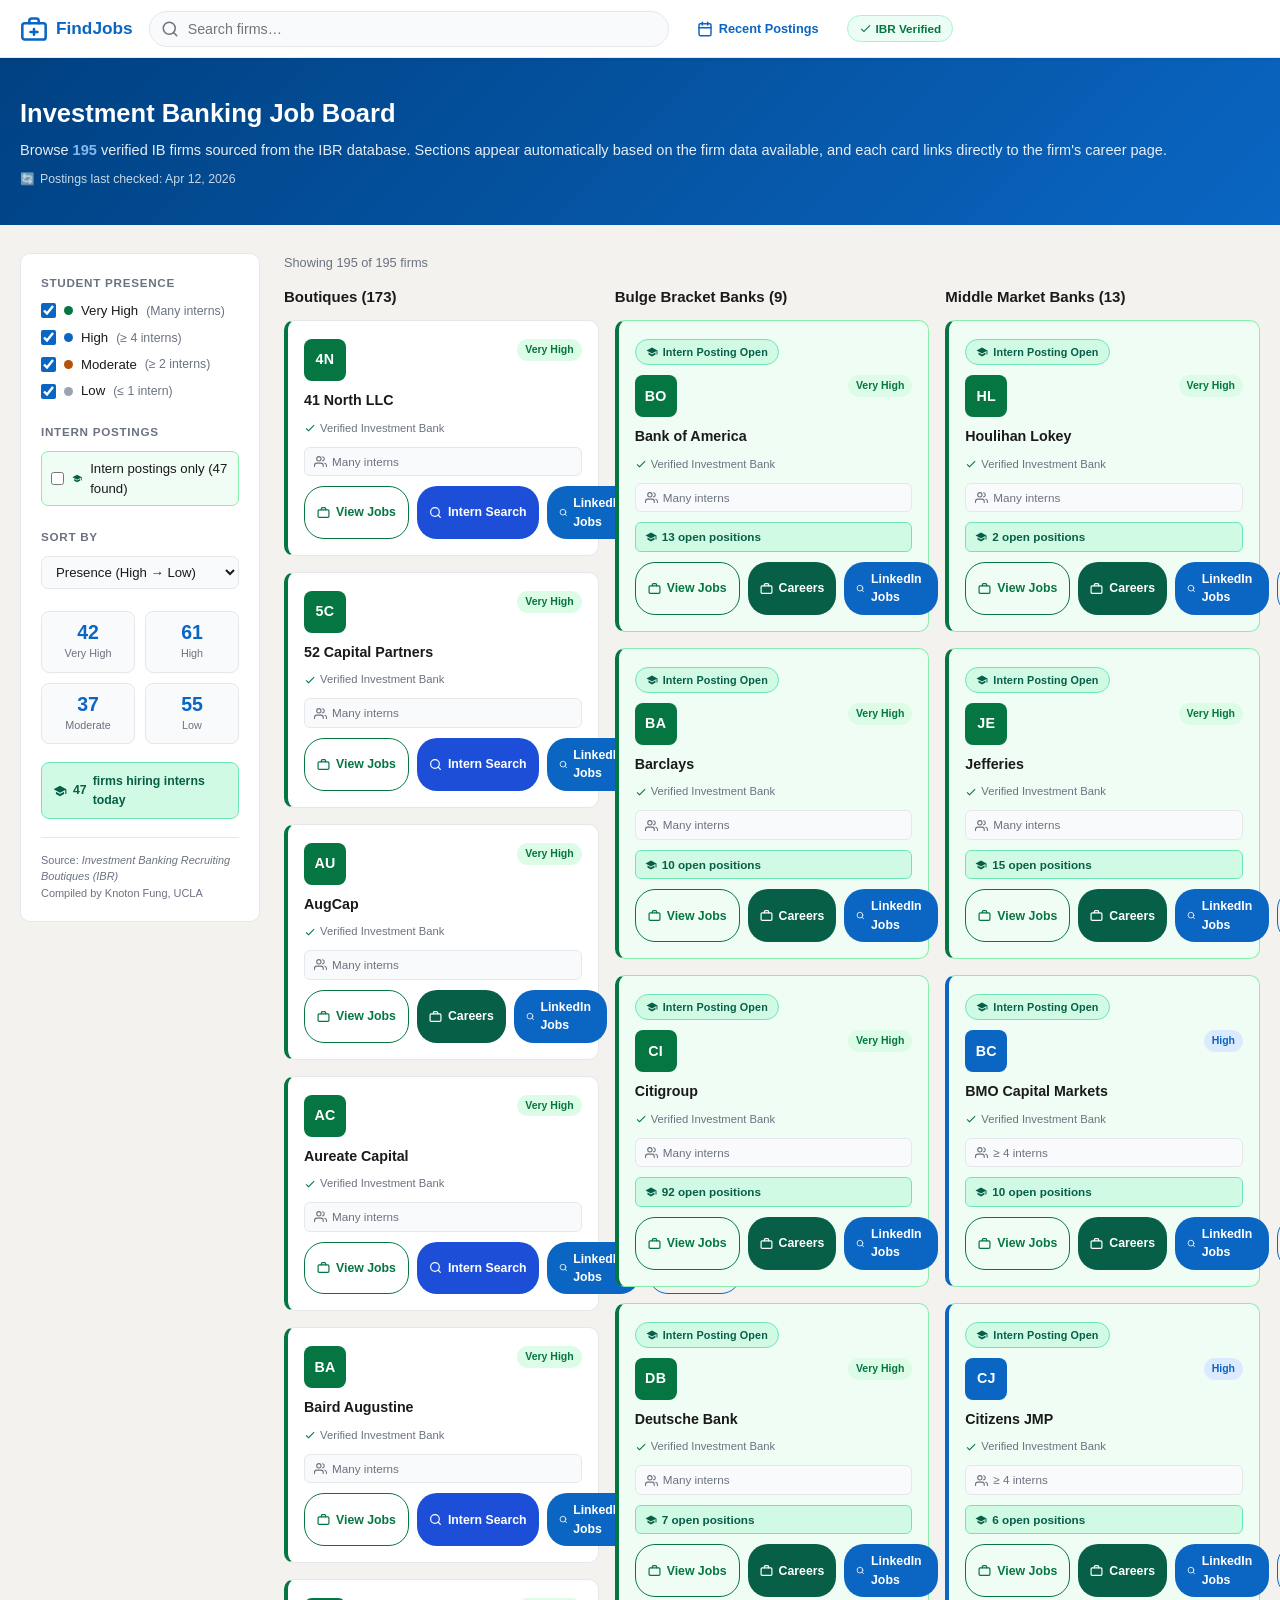
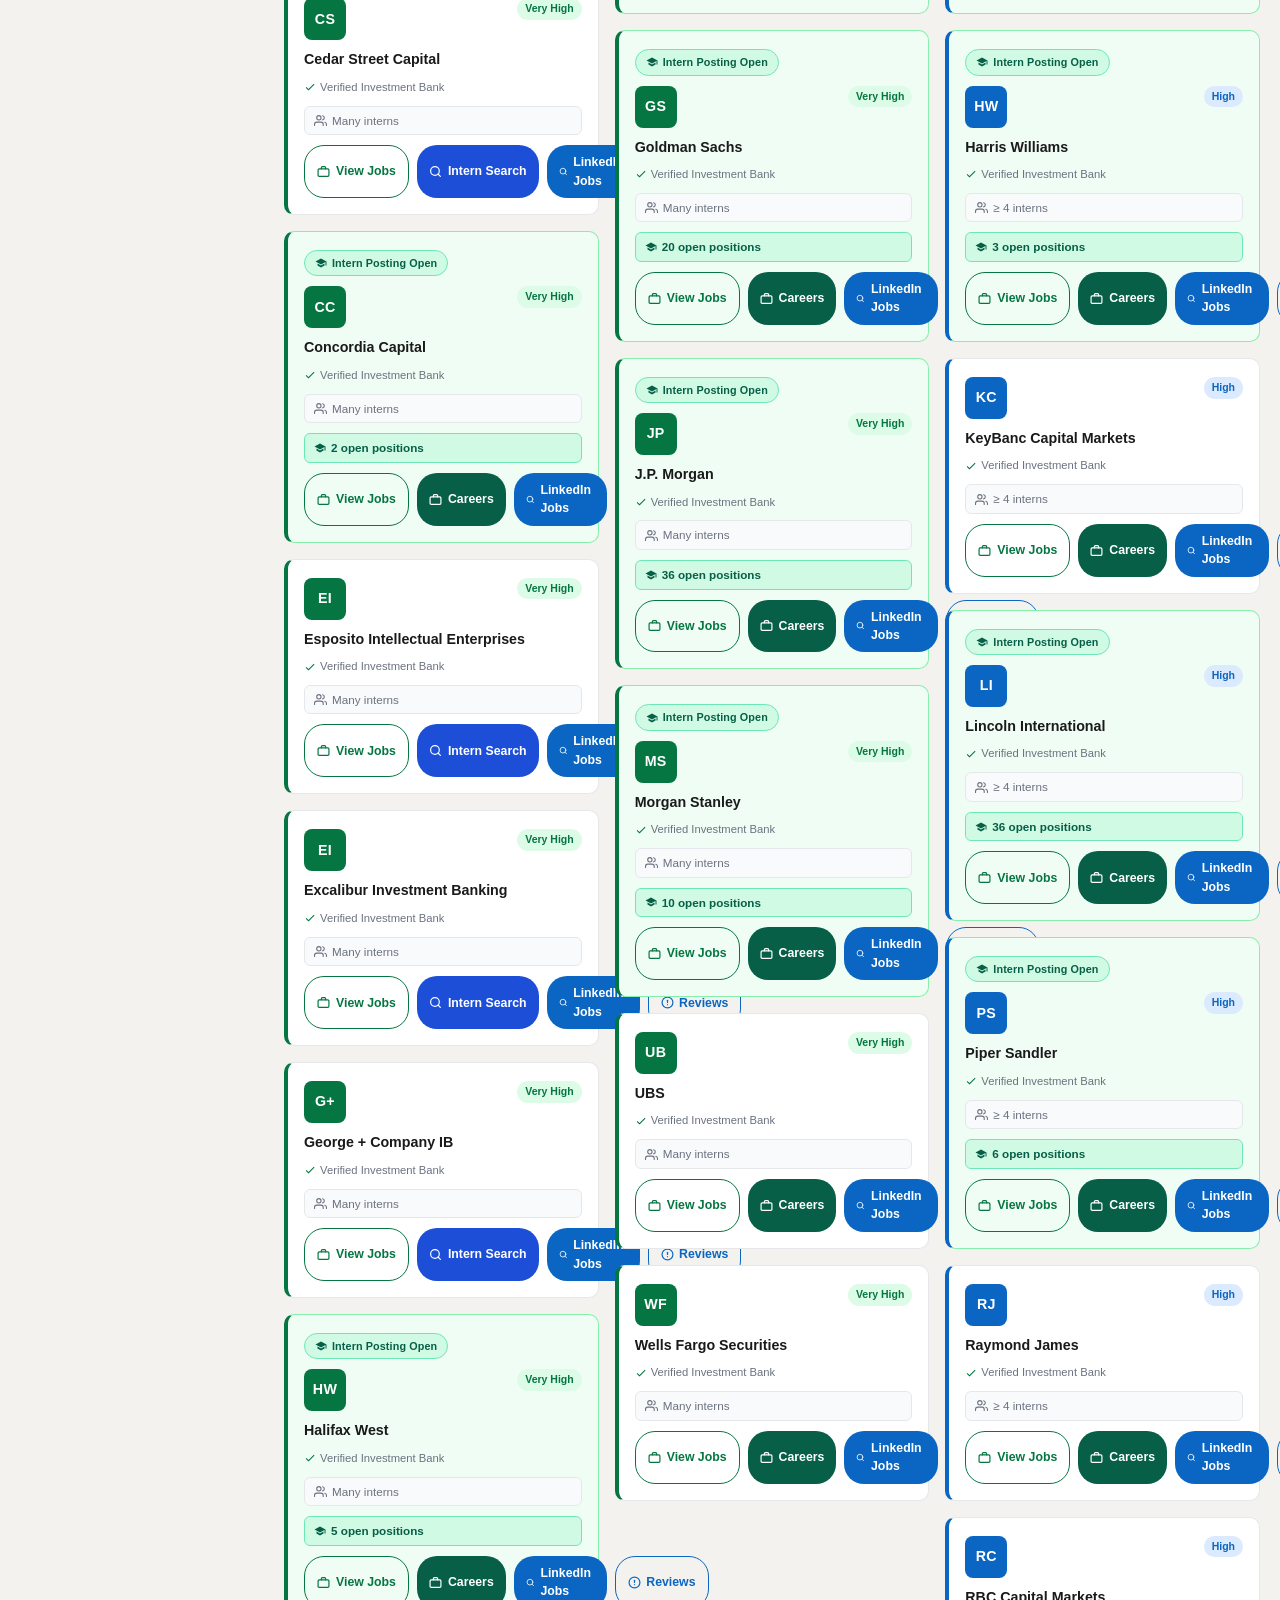
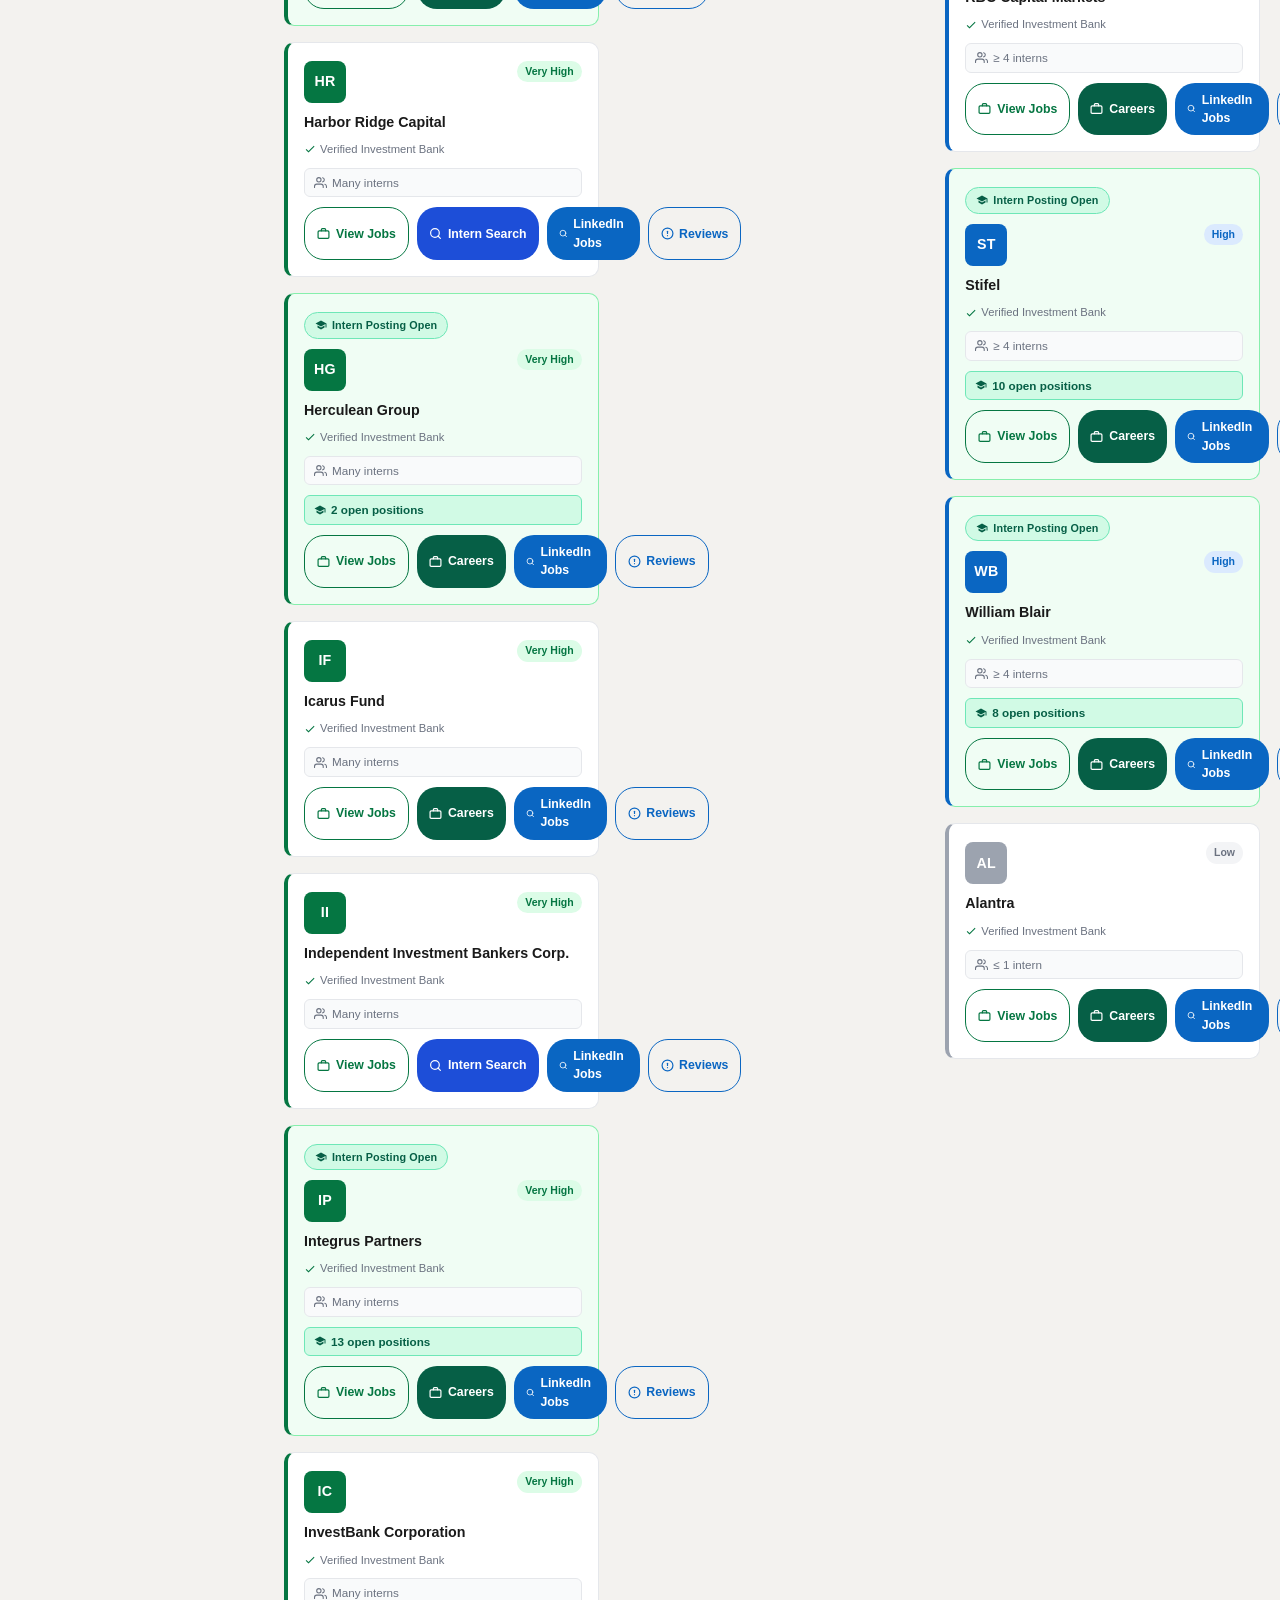
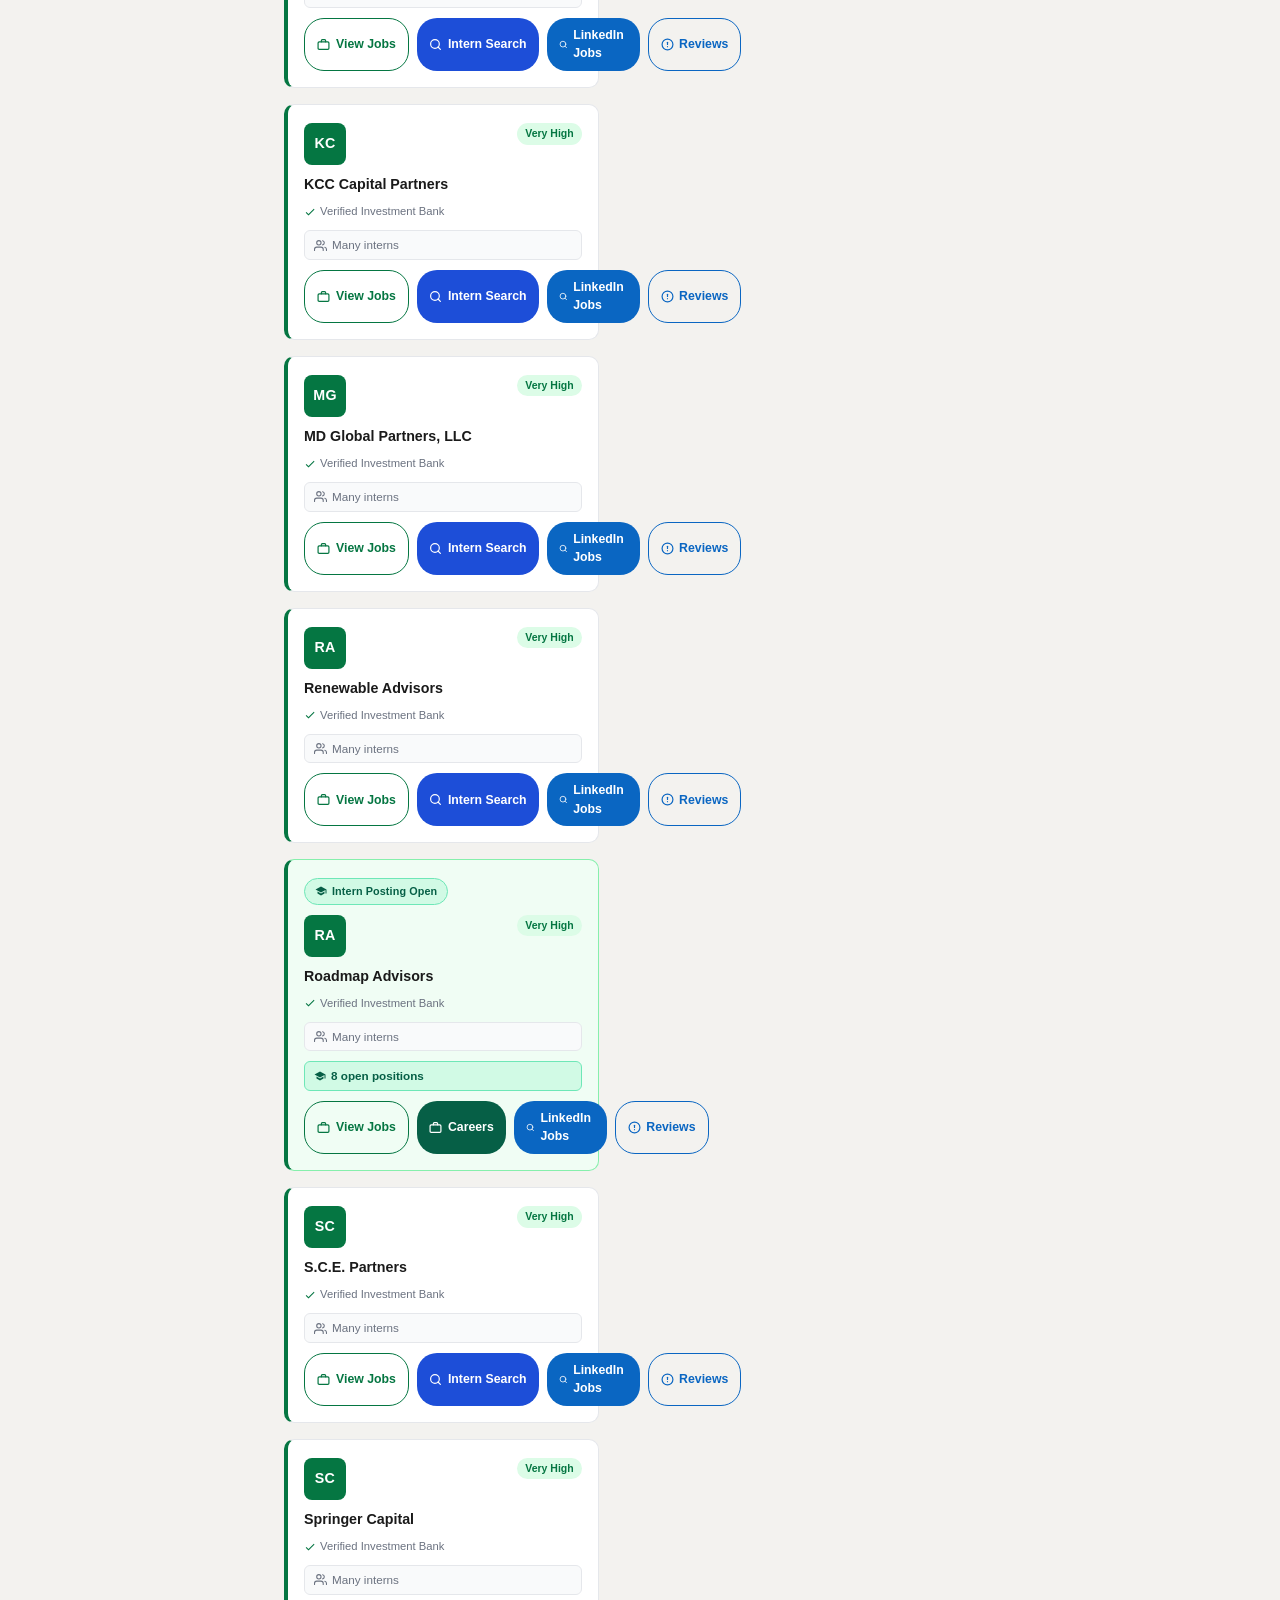
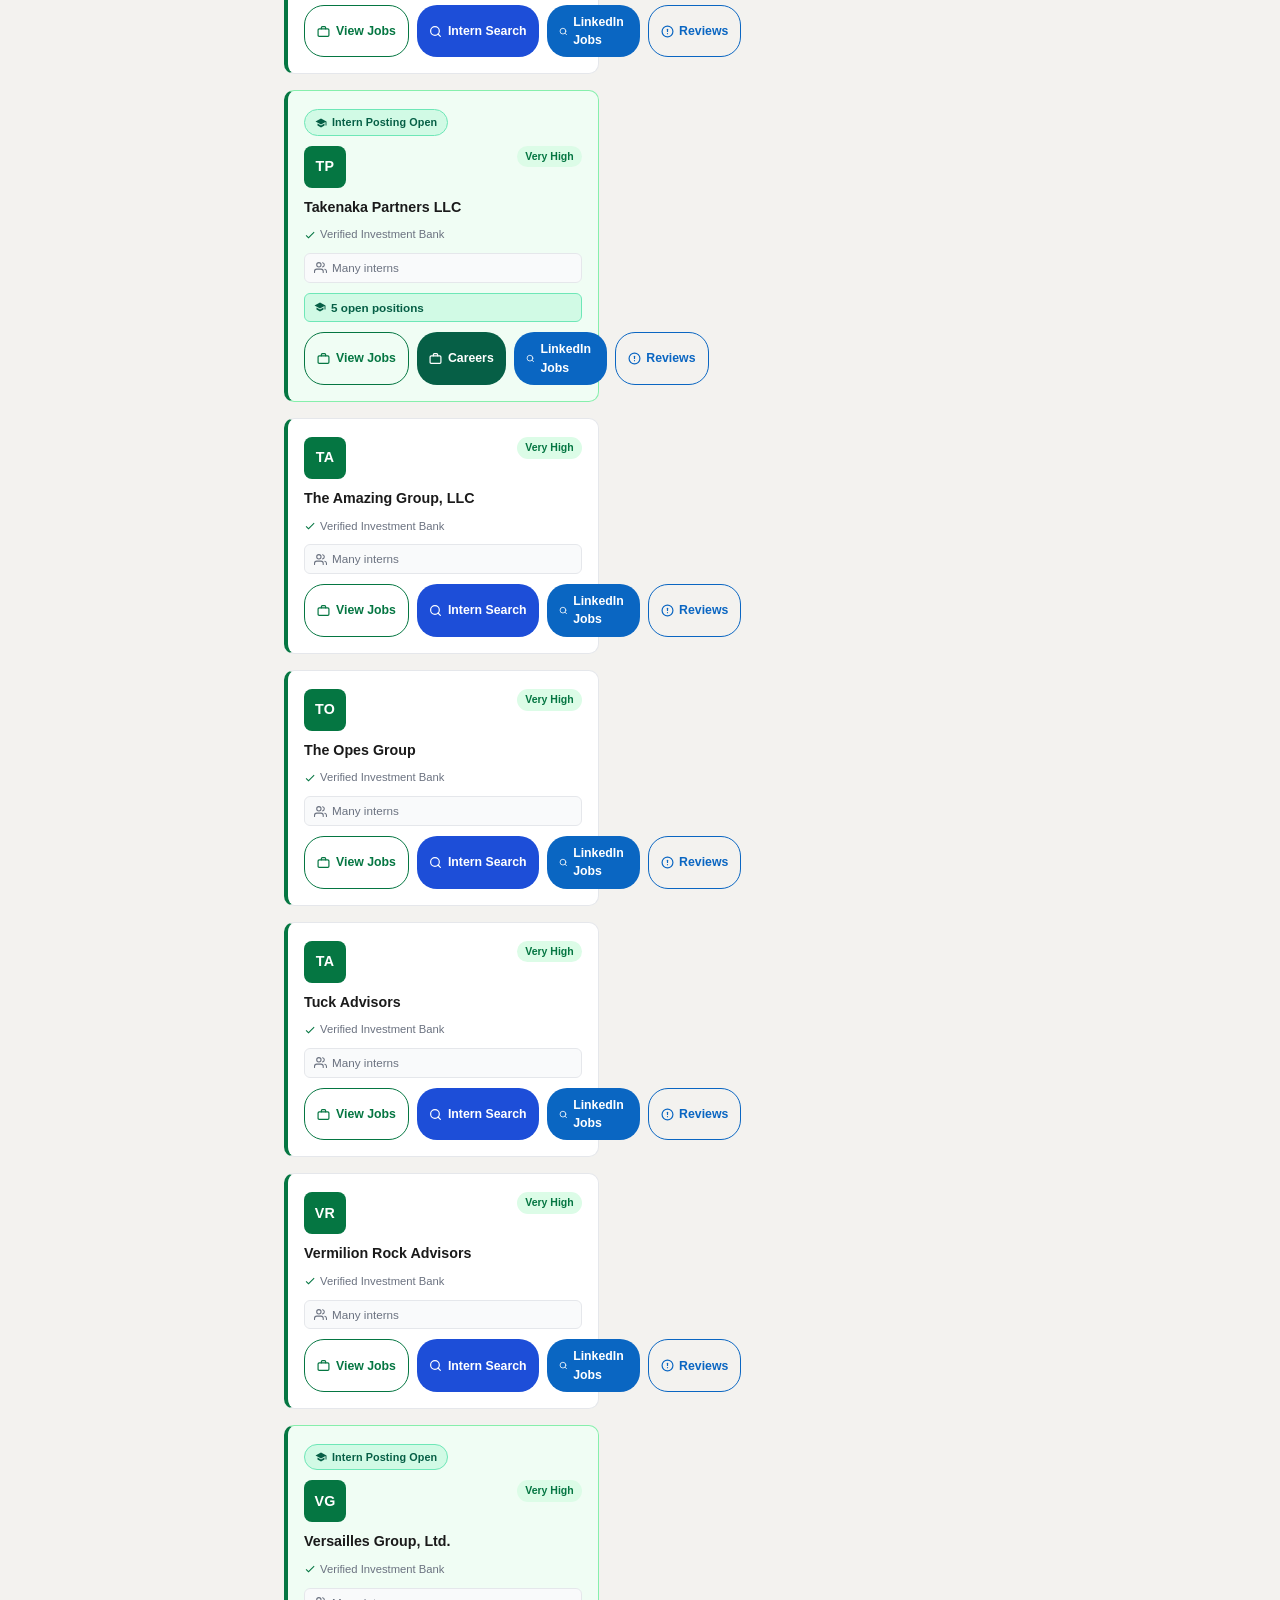
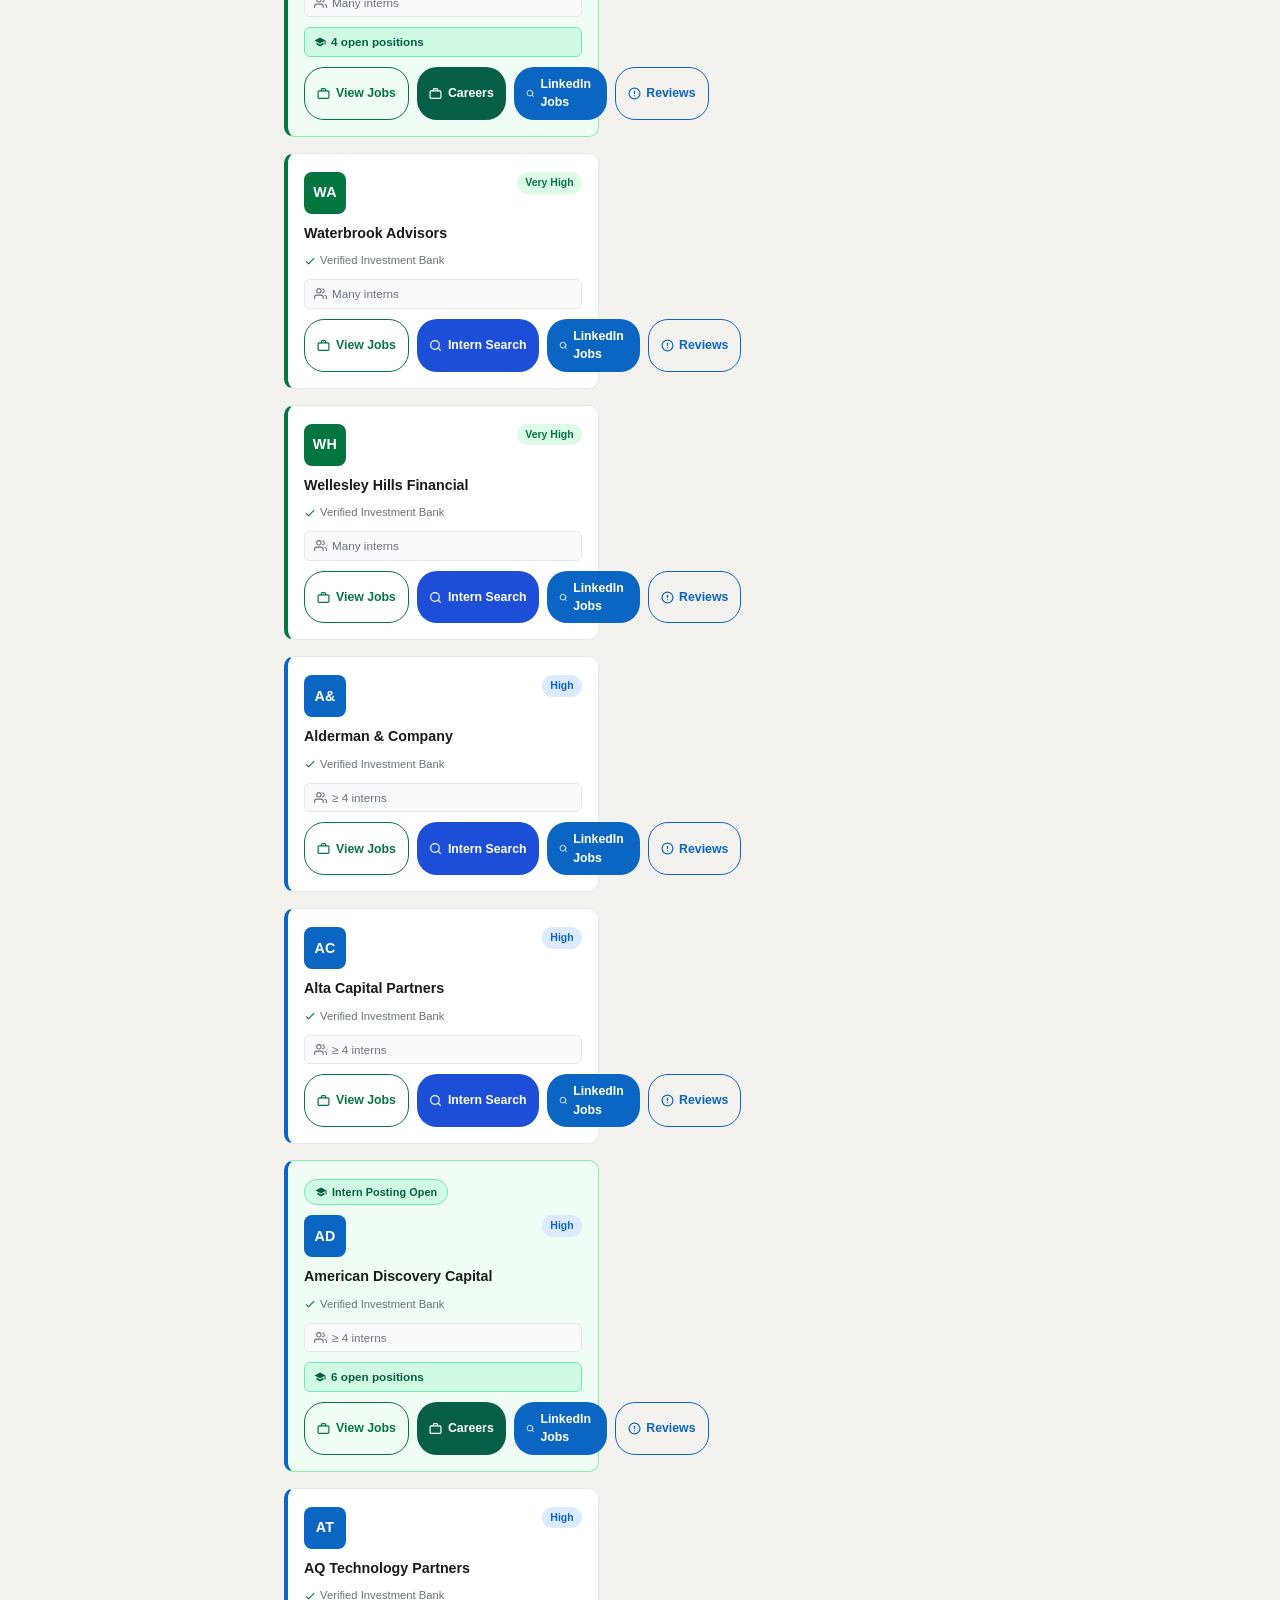
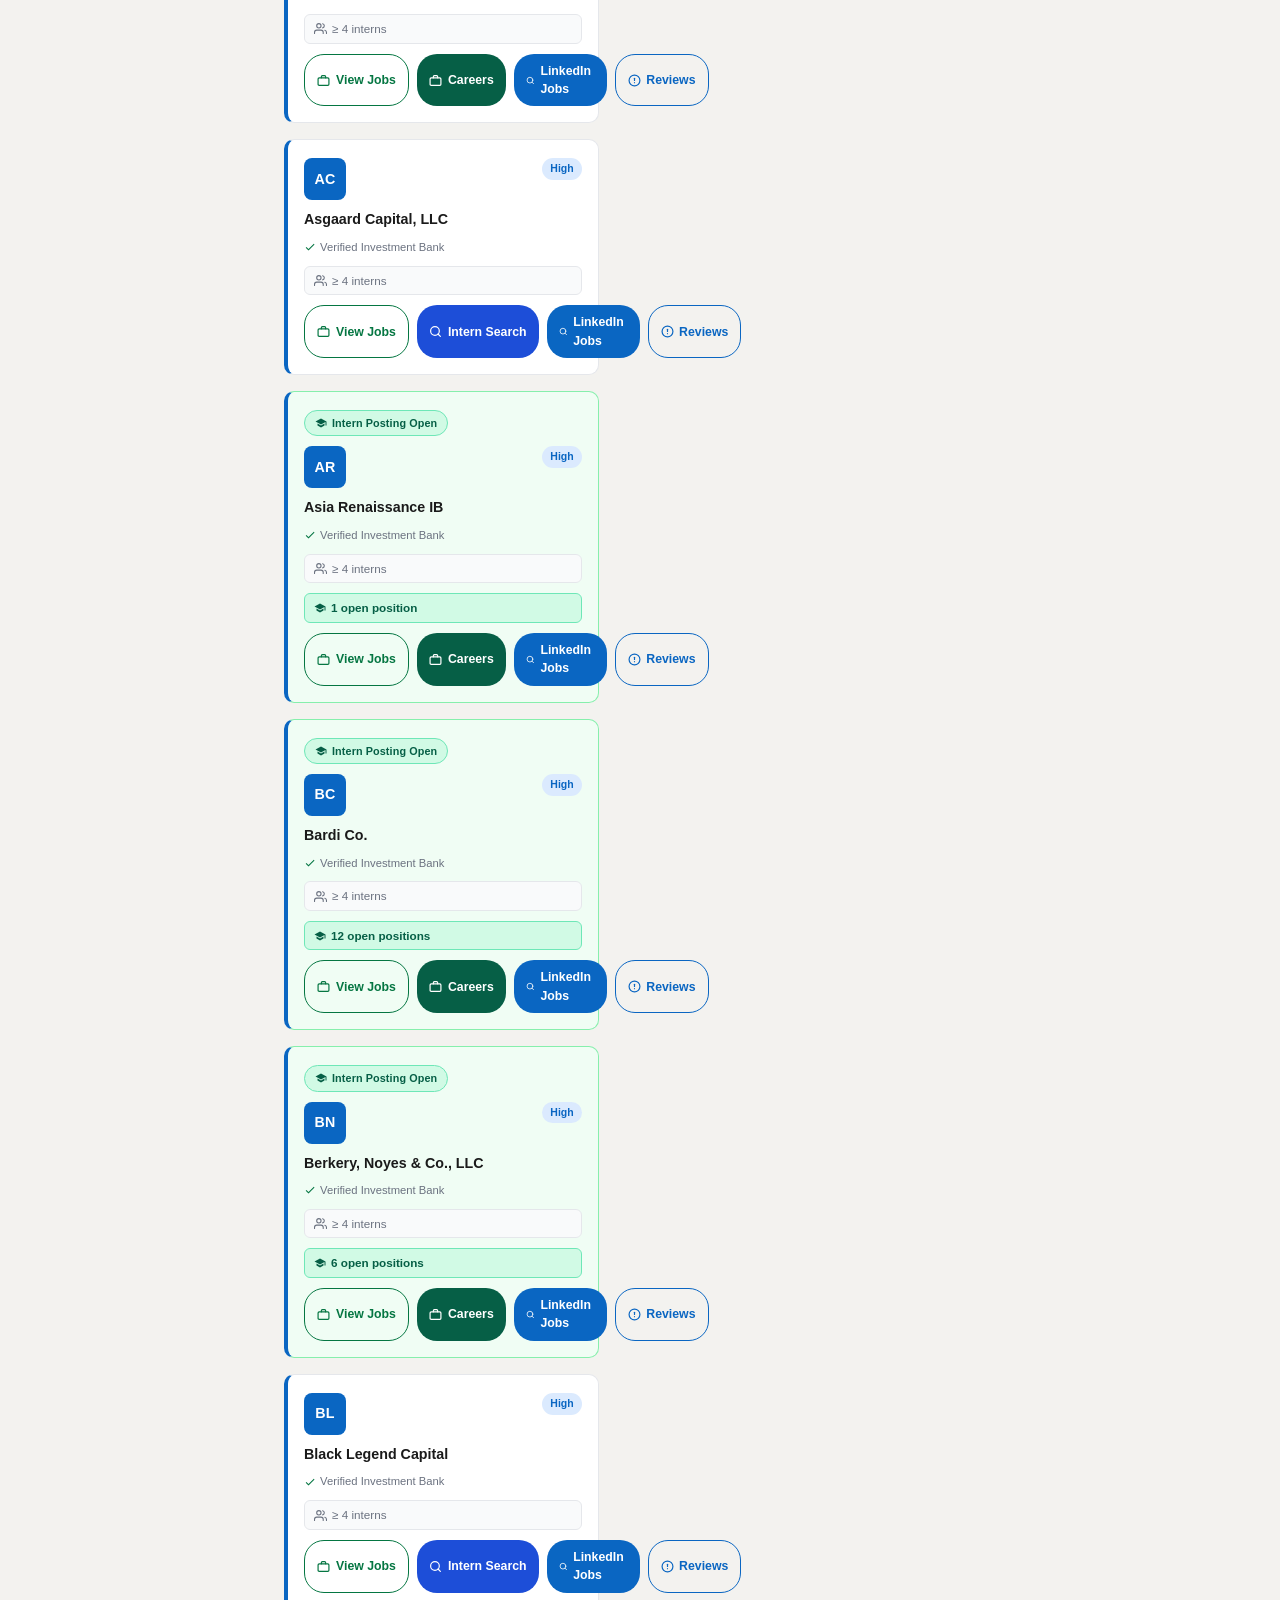
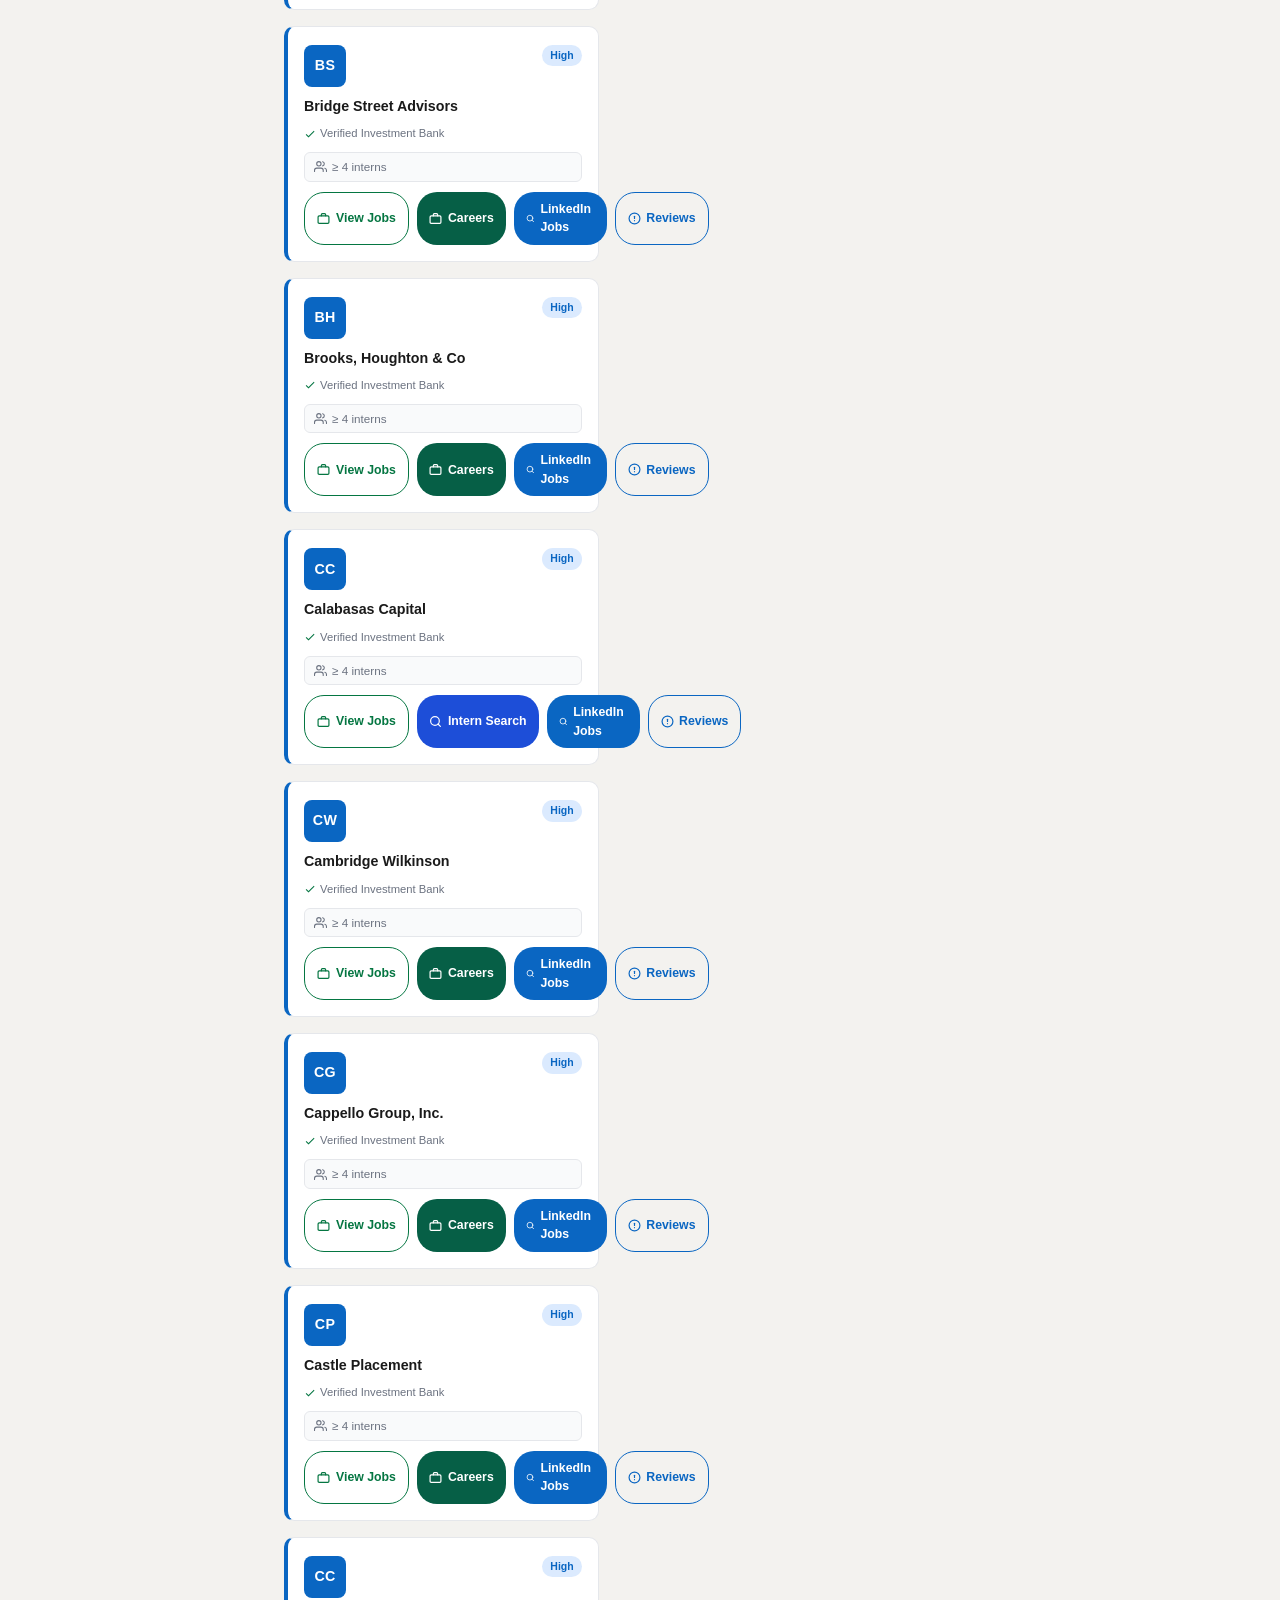
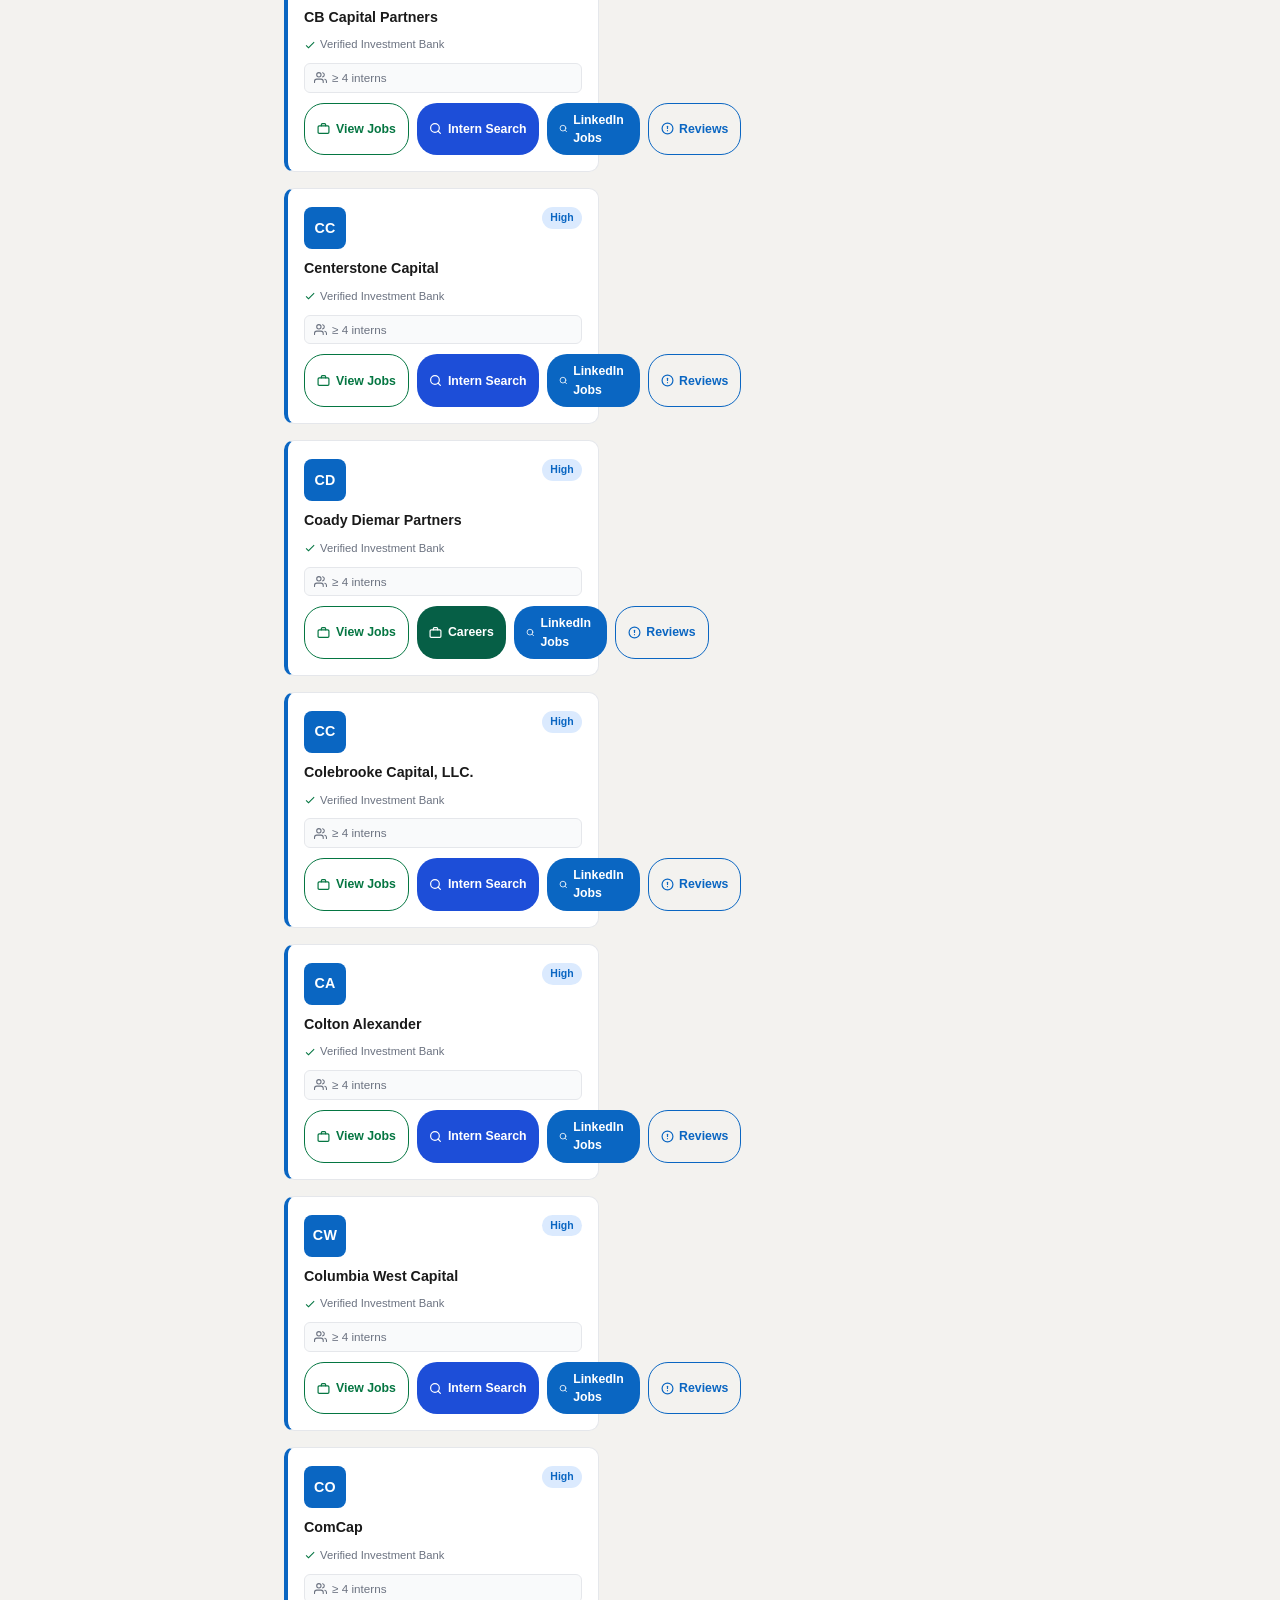
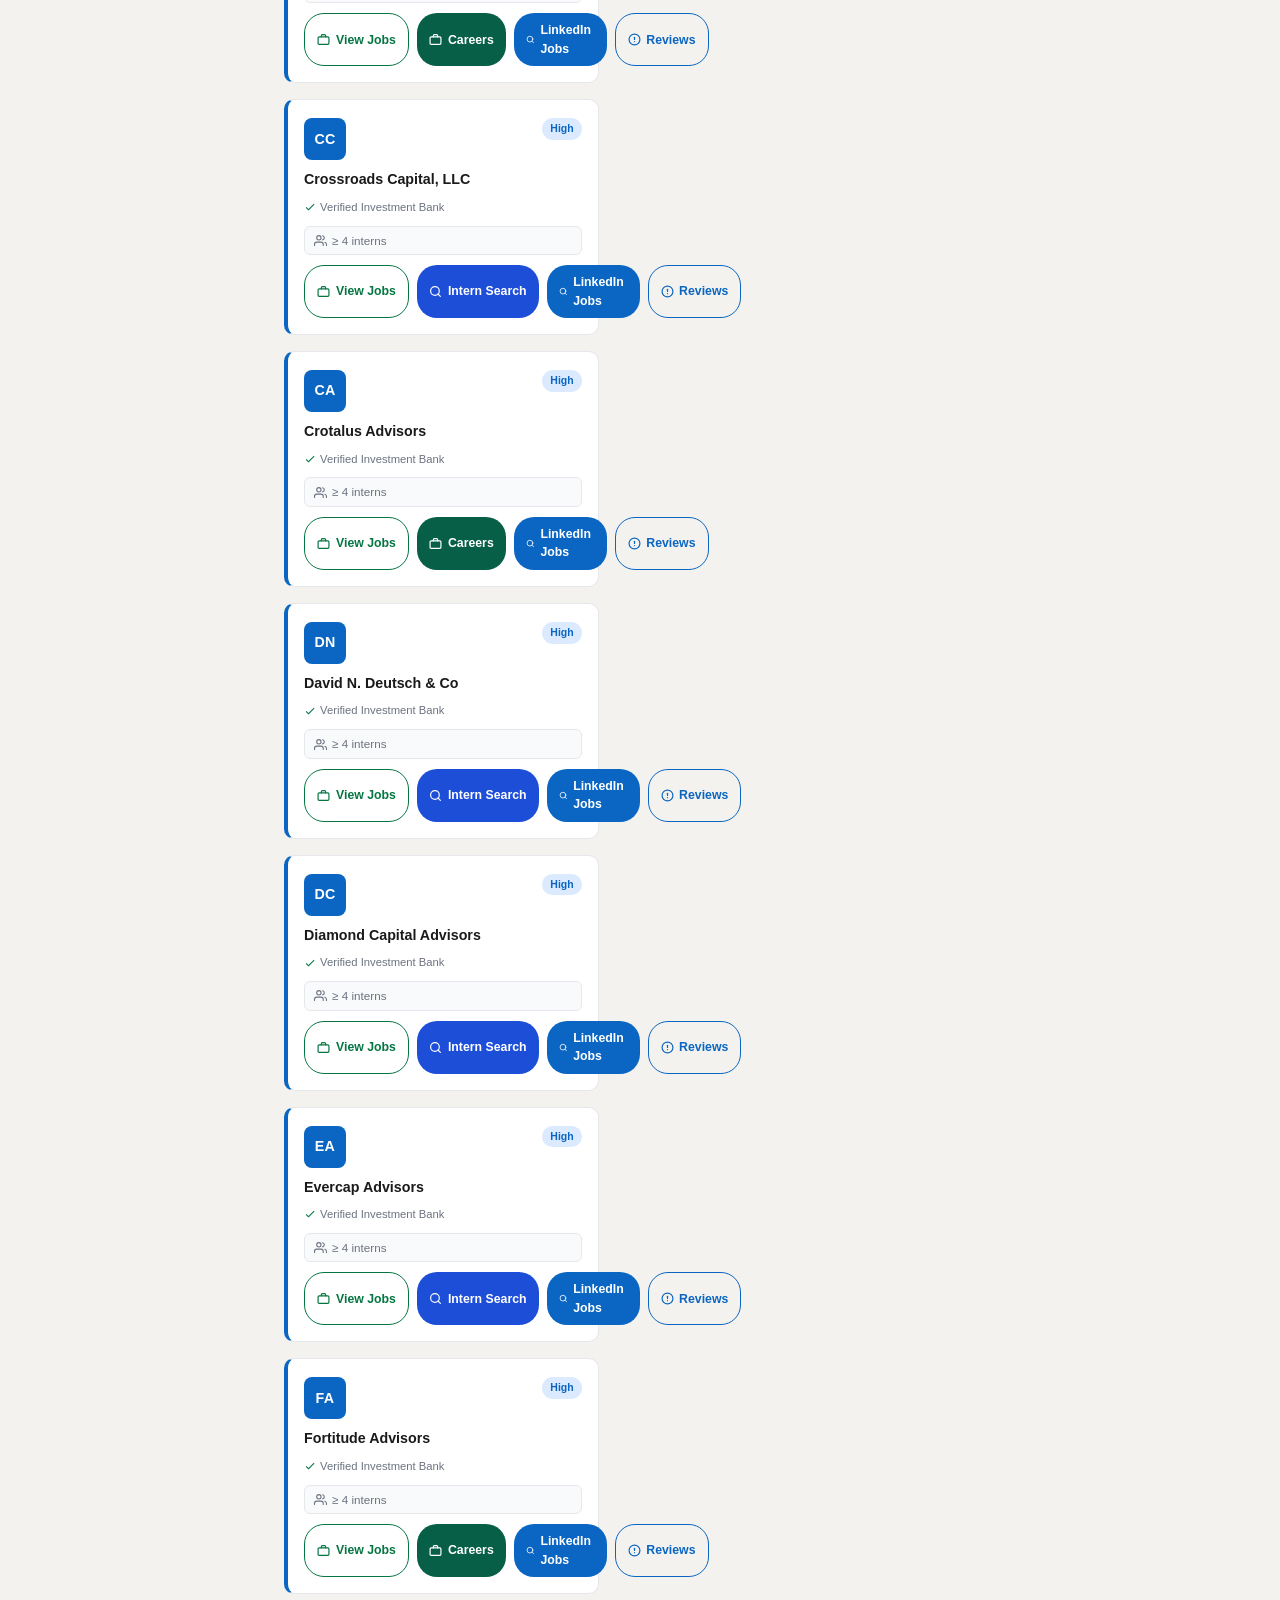
==== commit 81143314: "your commit message" ====
--- a/company.html
+++ b/company.html
@@ -26,6 +26,16 @@
           <line x1="19" y1="12" x2="5" y2="12"/><polyline points="12 19 5 12 12 5"/>
         </svg>
         Back to all firms
+      </a>
+ 
+      <a class="nav__link" href="recent.html">
+        <svg width="16" height="16" viewBox="0 0 24 24" fill="none" stroke="currentColor" stroke-width="2.2" stroke-linecap="round" stroke-linejoin="round">
+          <rect x="3" y="4" width="18" height="18" rx="2" ry="2"/>
+          <line x1="16" y1="2" x2="16" y2="6"/>
+          <line x1="8" y1="2" x2="8" y2="6"/>
+          <line x1="3" y1="10" x2="21" y2="10"/>
+        </svg>
+        Recent Postings
       </a>
  
       <div class="nav__badge">
--- a/style.css
+++ b/style.css
@@ -792,6 +792,132 @@
     font-size: 1rem;
   }
 }
+/* ── Recent Postings Page ──────────────────────────────────── */
+.recent-layout {
+  max-width: 1280px;
+  margin: 28px auto;
+  padding: 0 20px;
+  display: grid;
+  grid-template-columns: 240px 1fr;
+  gap: 24px;
+  align-items: start;
+}
+ 
+.recent-timeline {
+  display: flex;
+  flex-direction: column;
+  gap: 32px;
+}
+ 
+.recent-date-section {
+  scroll-margin-top: calc(var(--nav-h) + 20px);
+}
+ 
+.recent-date-header {
+  display: flex;
+  align-items: center;
+  gap: 10px;
+  margin-bottom: 16px;
+  padding-bottom: 10px;
+  border-bottom: 2px solid var(--blue);
+  flex-wrap: wrap;
+}
+ 
+.recent-date-marker {
+  width: 32px;
+  height: 32px;
+  border-radius: 8px;
+  background: var(--blue);
+  color: #fff;
+  display: flex;
+  align-items: center;
+  justify-content: center;
+  flex-shrink: 0;
+}
+ 
+.recent-date-title {
+  font-size: 1.1rem;
+  font-weight: 700;
+  color: var(--text);
+}
+ 
+.recent-date-relative {
+  font-size: .82rem;
+  font-weight: 600;
+  color: #fff;
+  background: var(--blue);
+  border-radius: 20px;
+  padding: 3px 10px;
+}
+ 
+.recent-date-count {
+  font-size: .82rem;
+  color: var(--text-muted);
+  margin-left: auto;
+}
+ 
+/* Sidebar date navigation */
+.recent-date-nav {
+  display: flex;
+  flex-direction: column;
+  gap: 2px;
+}
+ 
+.recent-date-nav__link {
+  display: flex;
+  align-items: center;
+  justify-content: space-between;
+  gap: 8px;
+  font-size: .85rem;
+  color: var(--blue);
+  text-decoration: none;
+  padding: 6px 10px;
+  border-radius: 6px;
+  transition: background .15s;
+}
+.recent-date-nav__link:hover { background: #dbeafe; }
+ 
+.recent-date-nav__count {
+  background: #dbeafe;
+  color: var(--blue);
+  font-size: .72rem;
+  font-weight: 700;
+  padding: 2px 7px;
+  border-radius: 10px;
+}
+ 
+/* Firm link inside job card on recent page */
+.recent-firm-link {
+  color: var(--blue);
+  text-decoration: none;
+  font-weight: 600;
+}
+.recent-firm-link:hover {
+  text-decoration: underline;
+}
+ 
+/* Nav link for recent postings page */
+.nav__link {
+  display: inline-flex;
+  align-items: center;
+  gap: 6px;
+  font-size: .85rem;
+  font-weight: 600;
+  color: var(--blue);
+  text-decoration: none;
+  white-space: nowrap;
+  padding: 6px 12px;
+  border-radius: 20px;
+  transition: background .15s;
+}
+.nav__link:hover { background: #dbeafe; }
+ 
+/* ── Responsive ─────────────────────────────────────────────── */
+@media (max-width: 860px) {
+  .recent-layout {
+    grid-template-columns: 1fr;
+  }
+}
 @media (max-width: 560px) {
   .nav__badge { display: none; }
   .cards { grid-template-columns: 1fr; }
@@ -801,4 +927,10 @@
     width: 100%;
     justify-content: center;
   }
+  .recent-date-header {
+    flex-direction: column;
+    align-items: flex-start;
+    gap: 6px;
+  }
+  .recent-date-count { margin-left: 0; }
 }
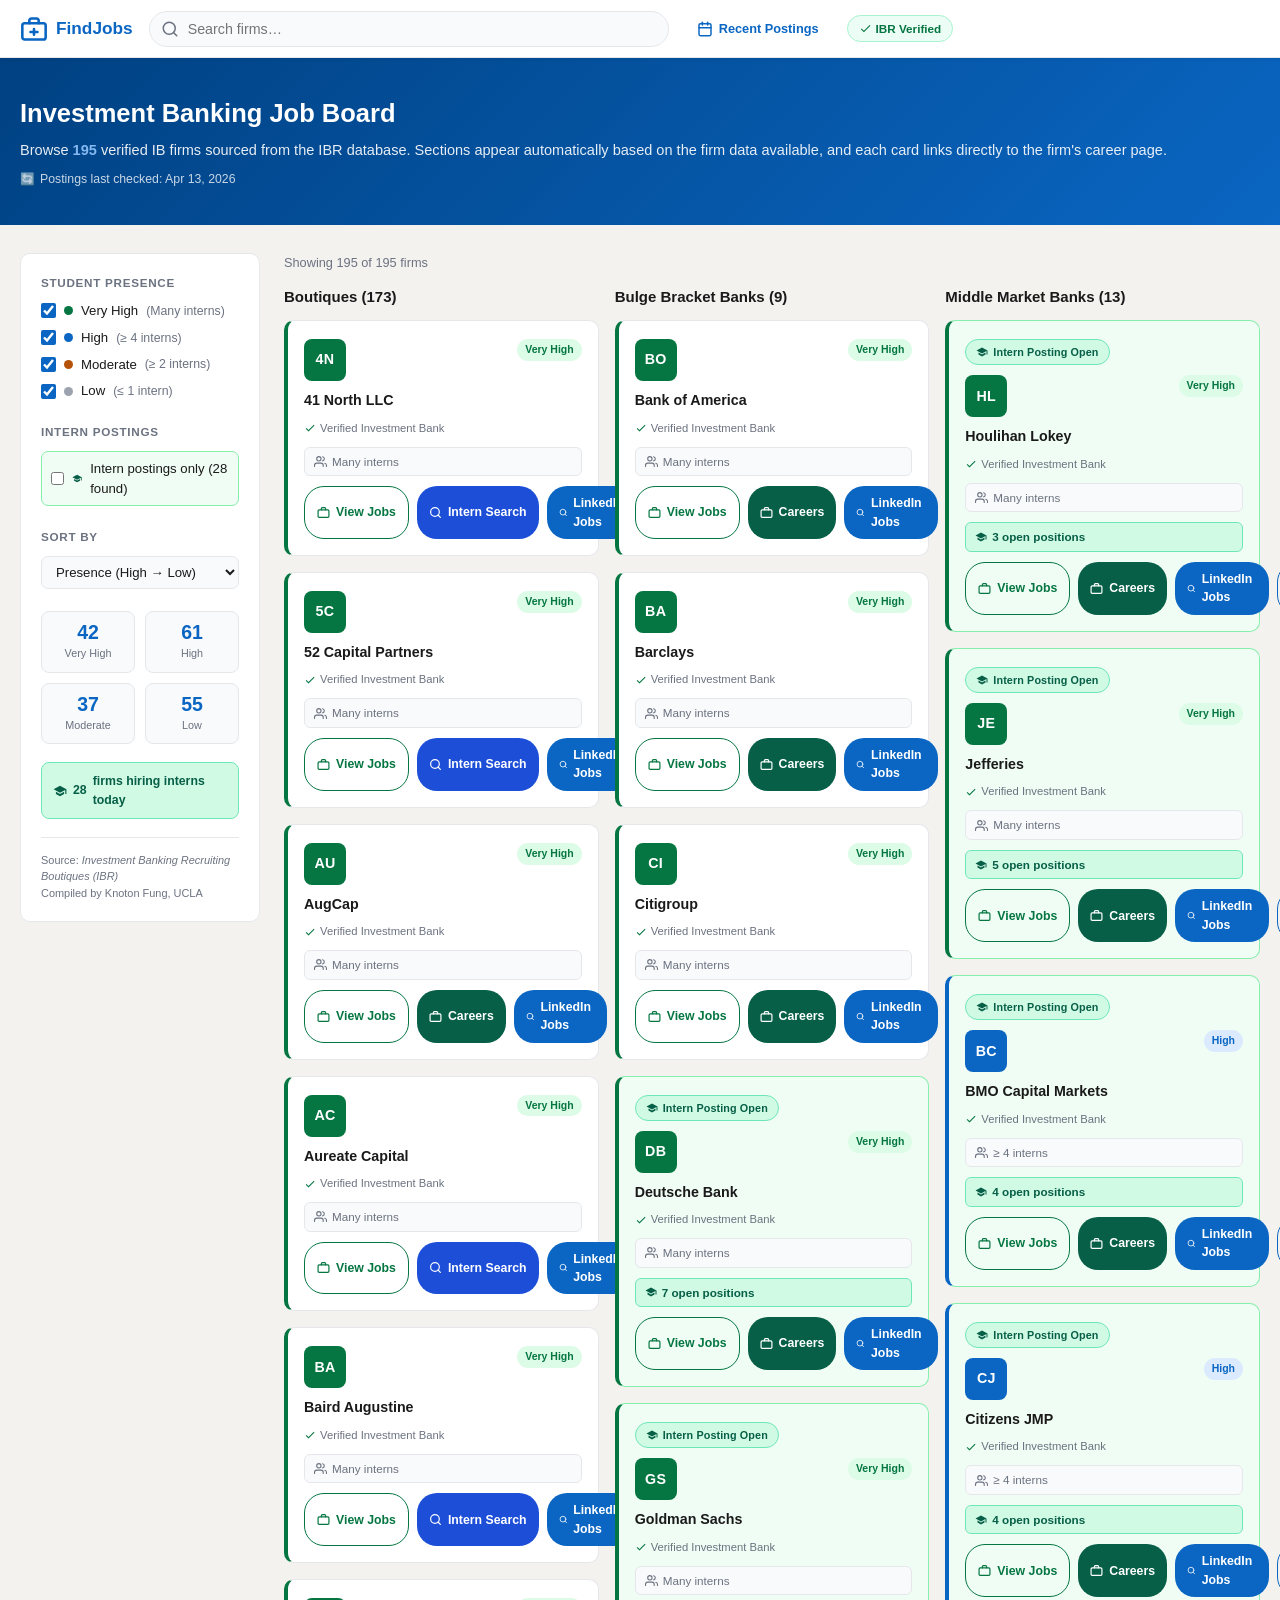
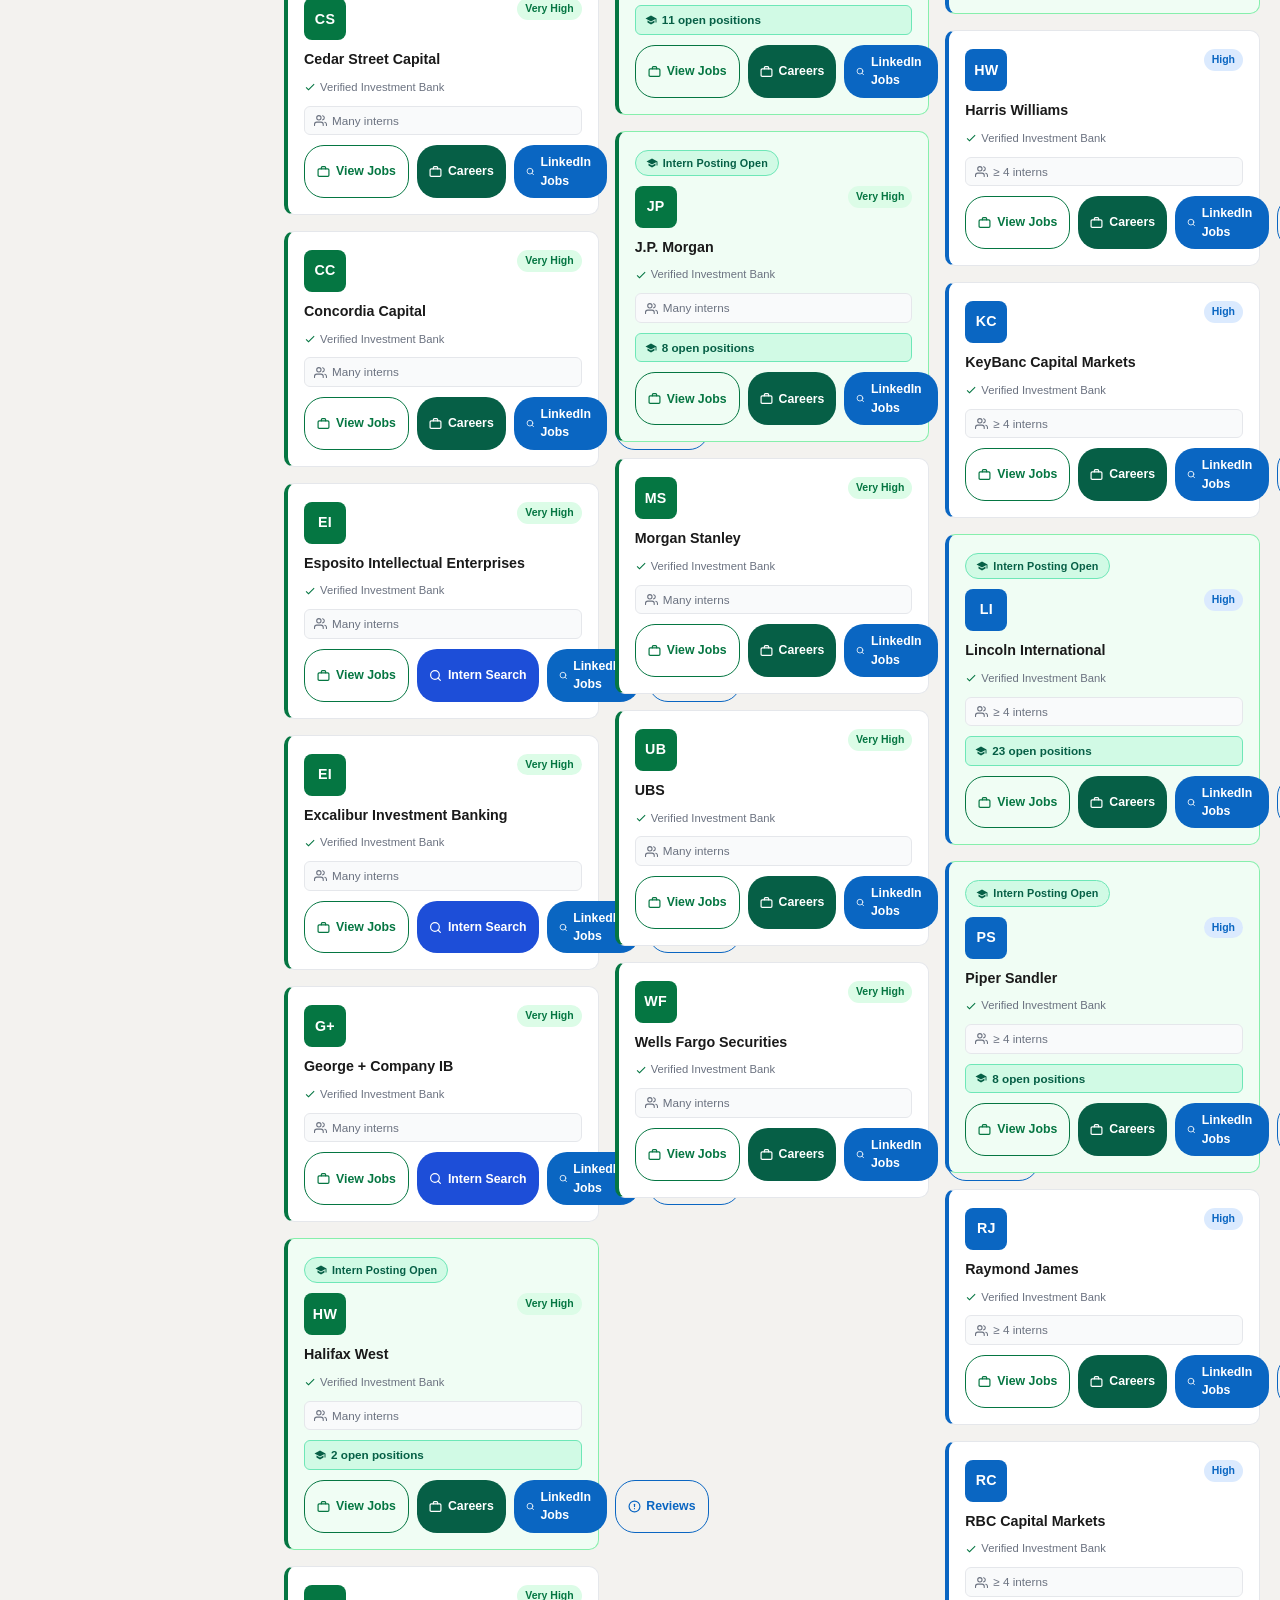
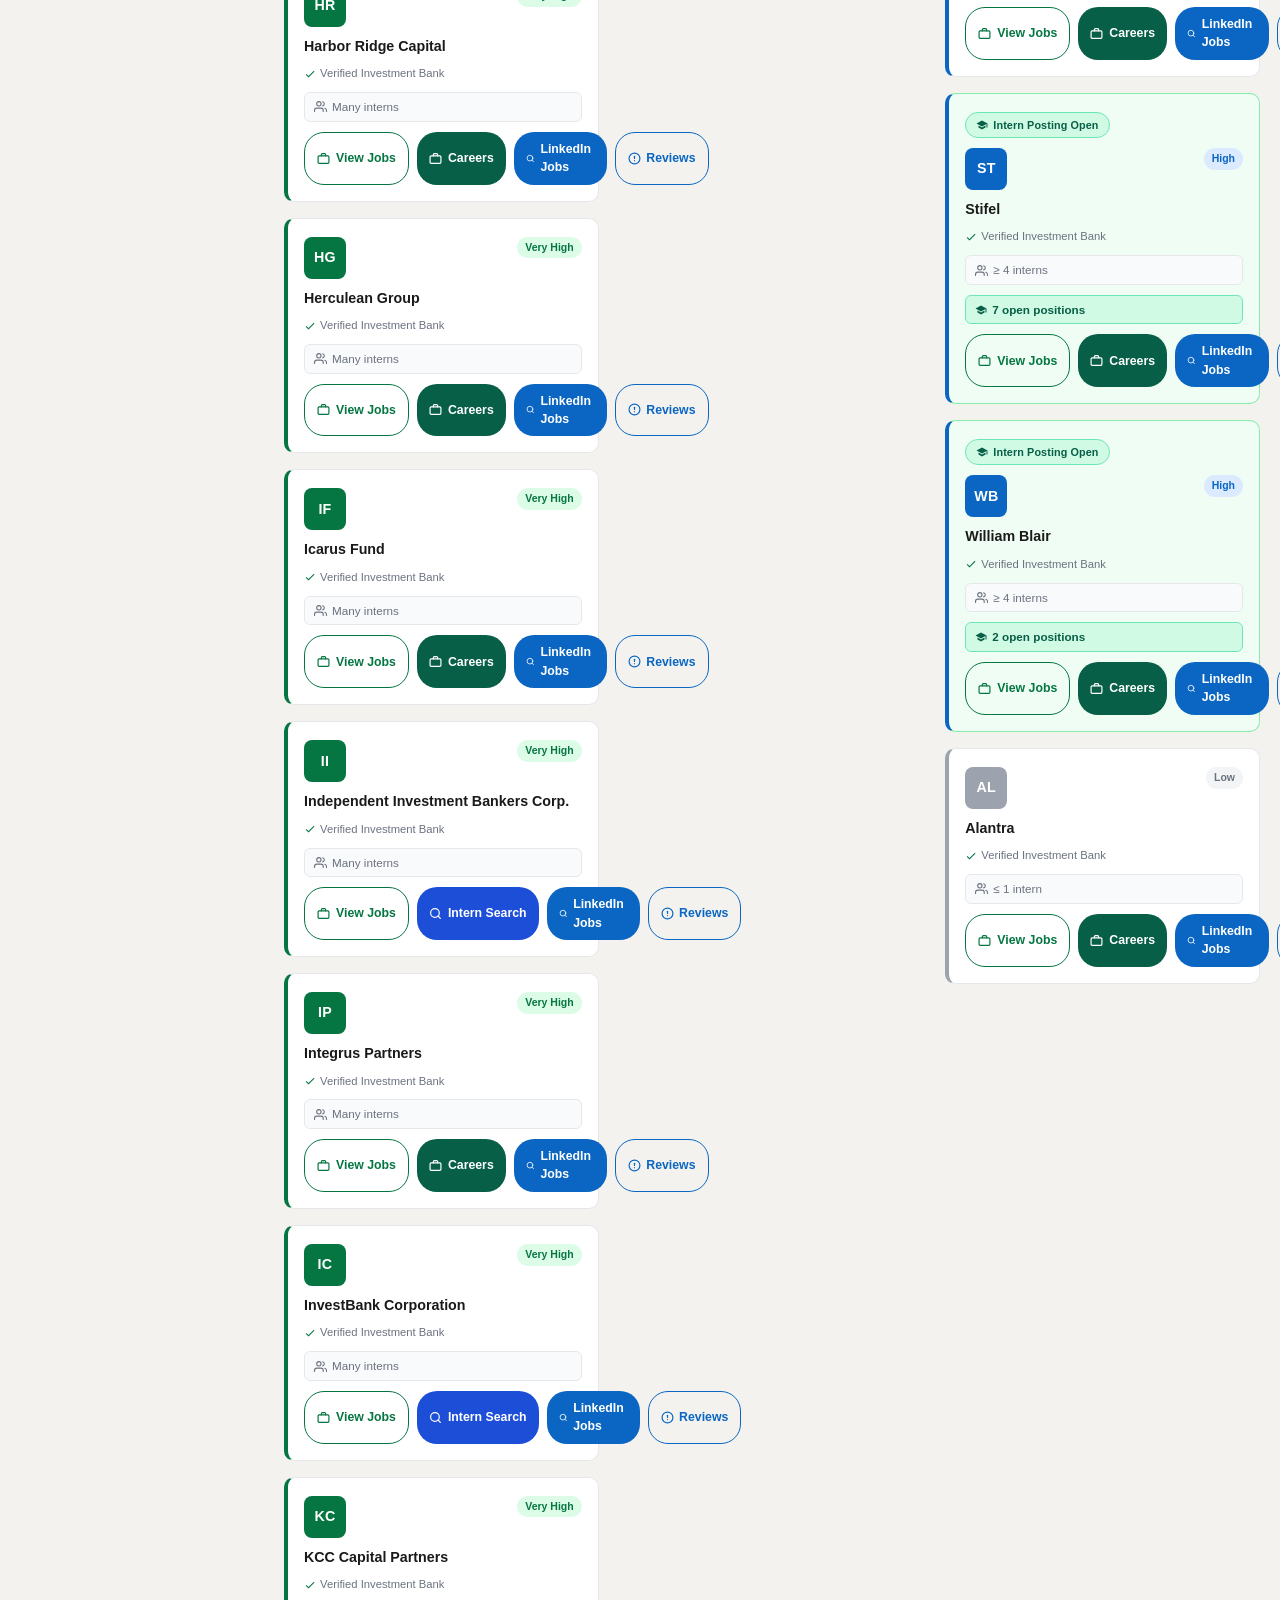
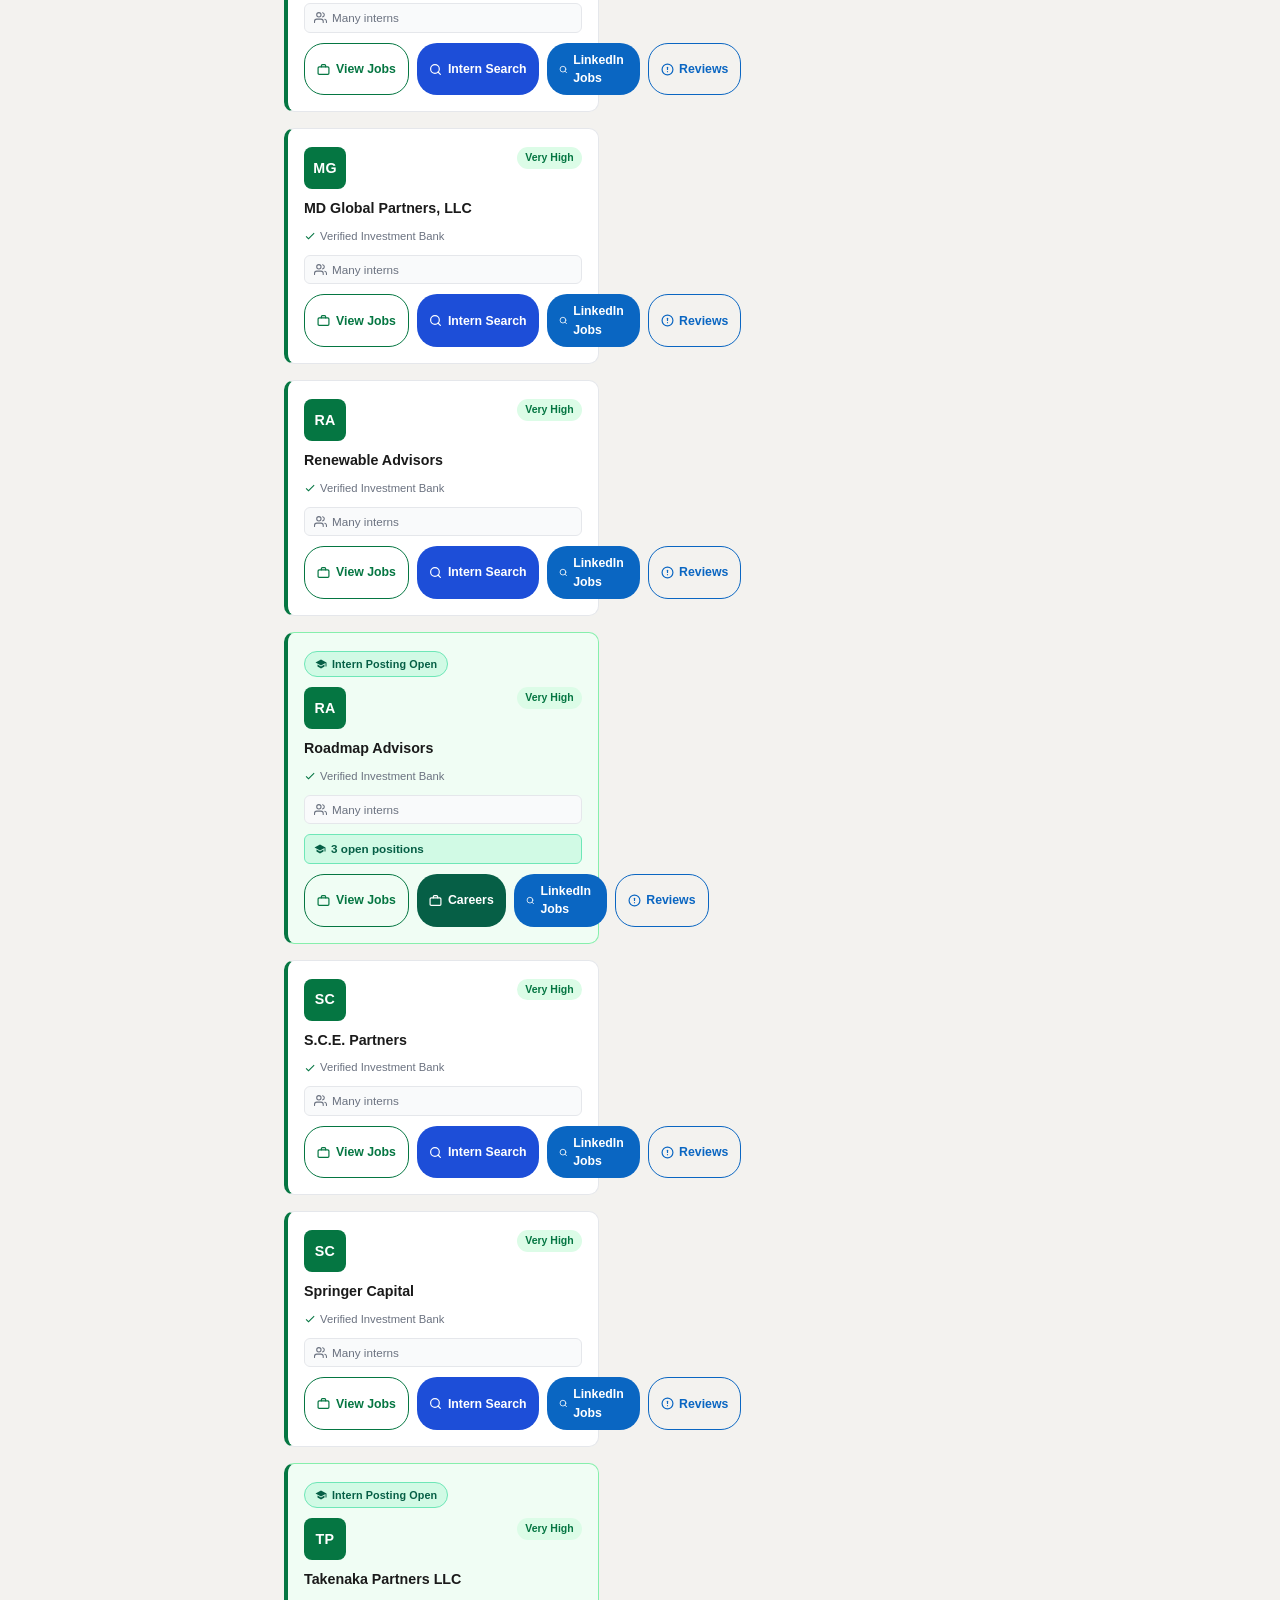
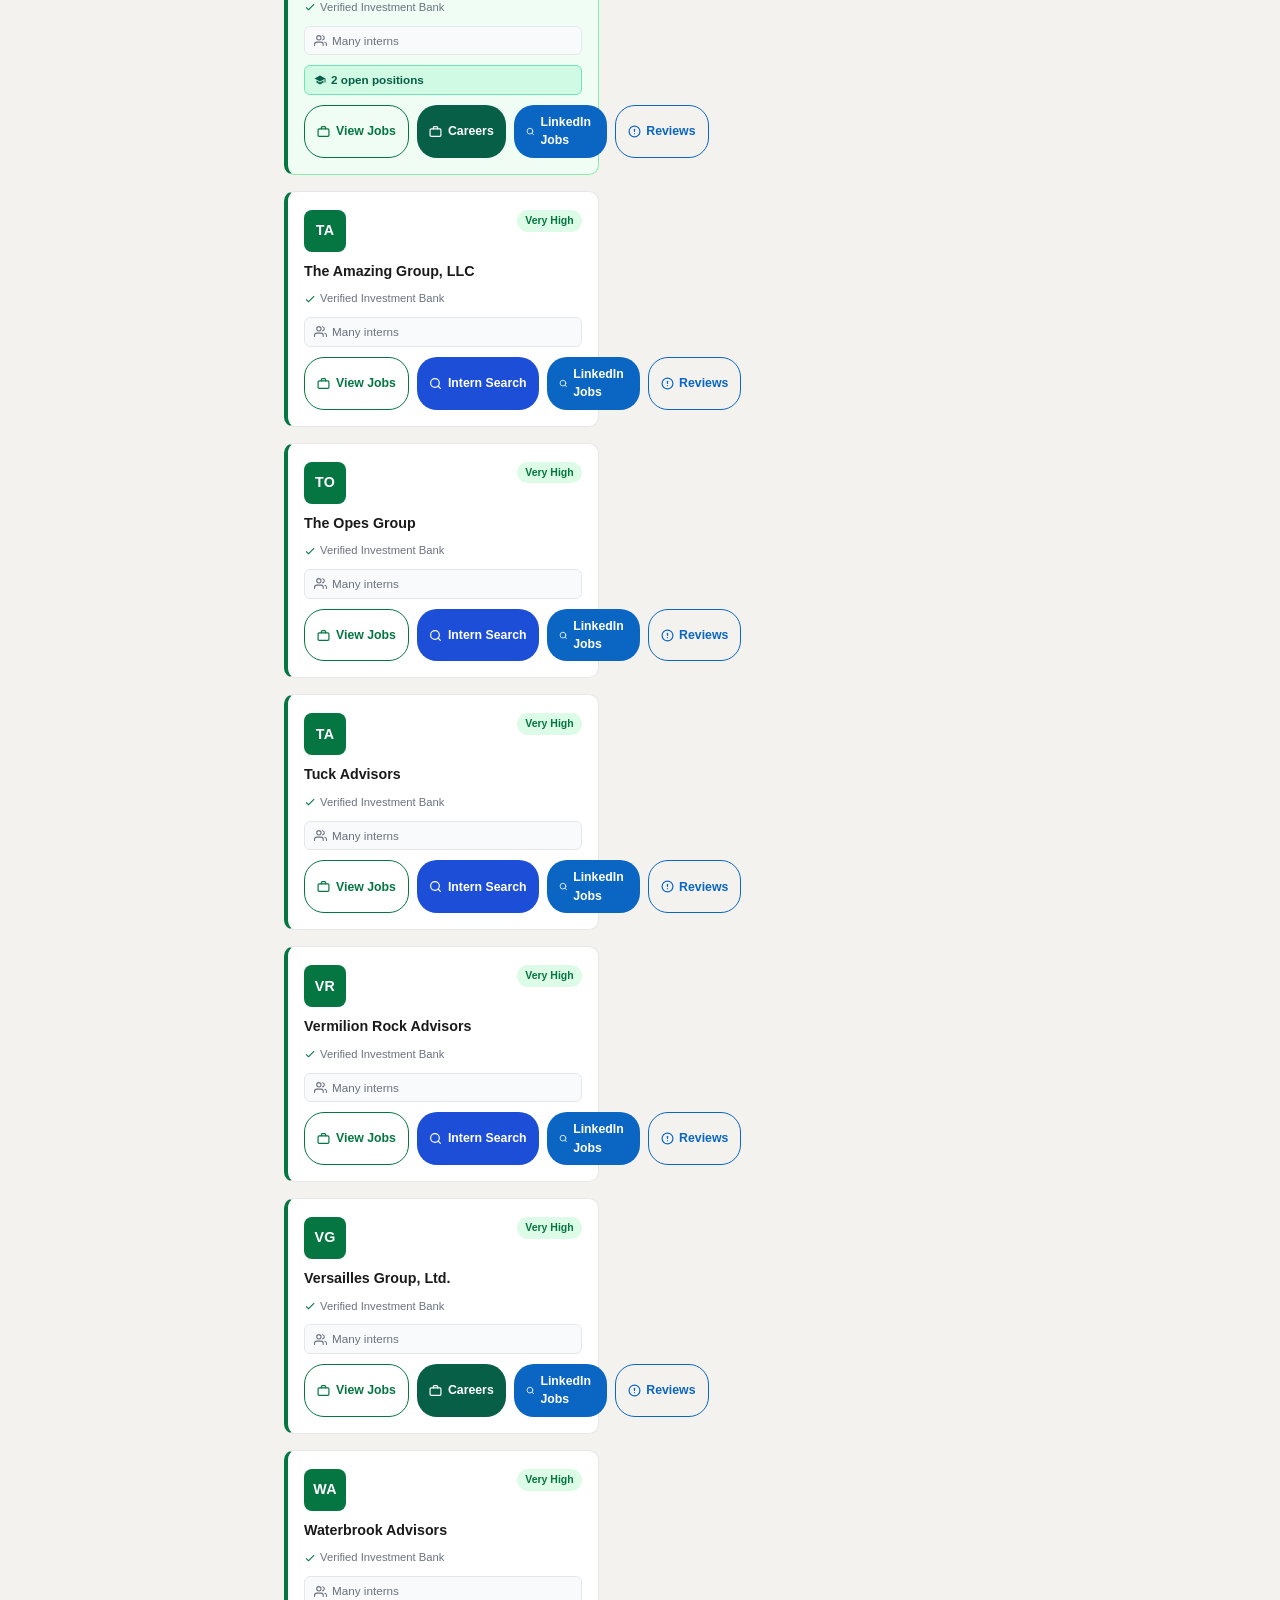
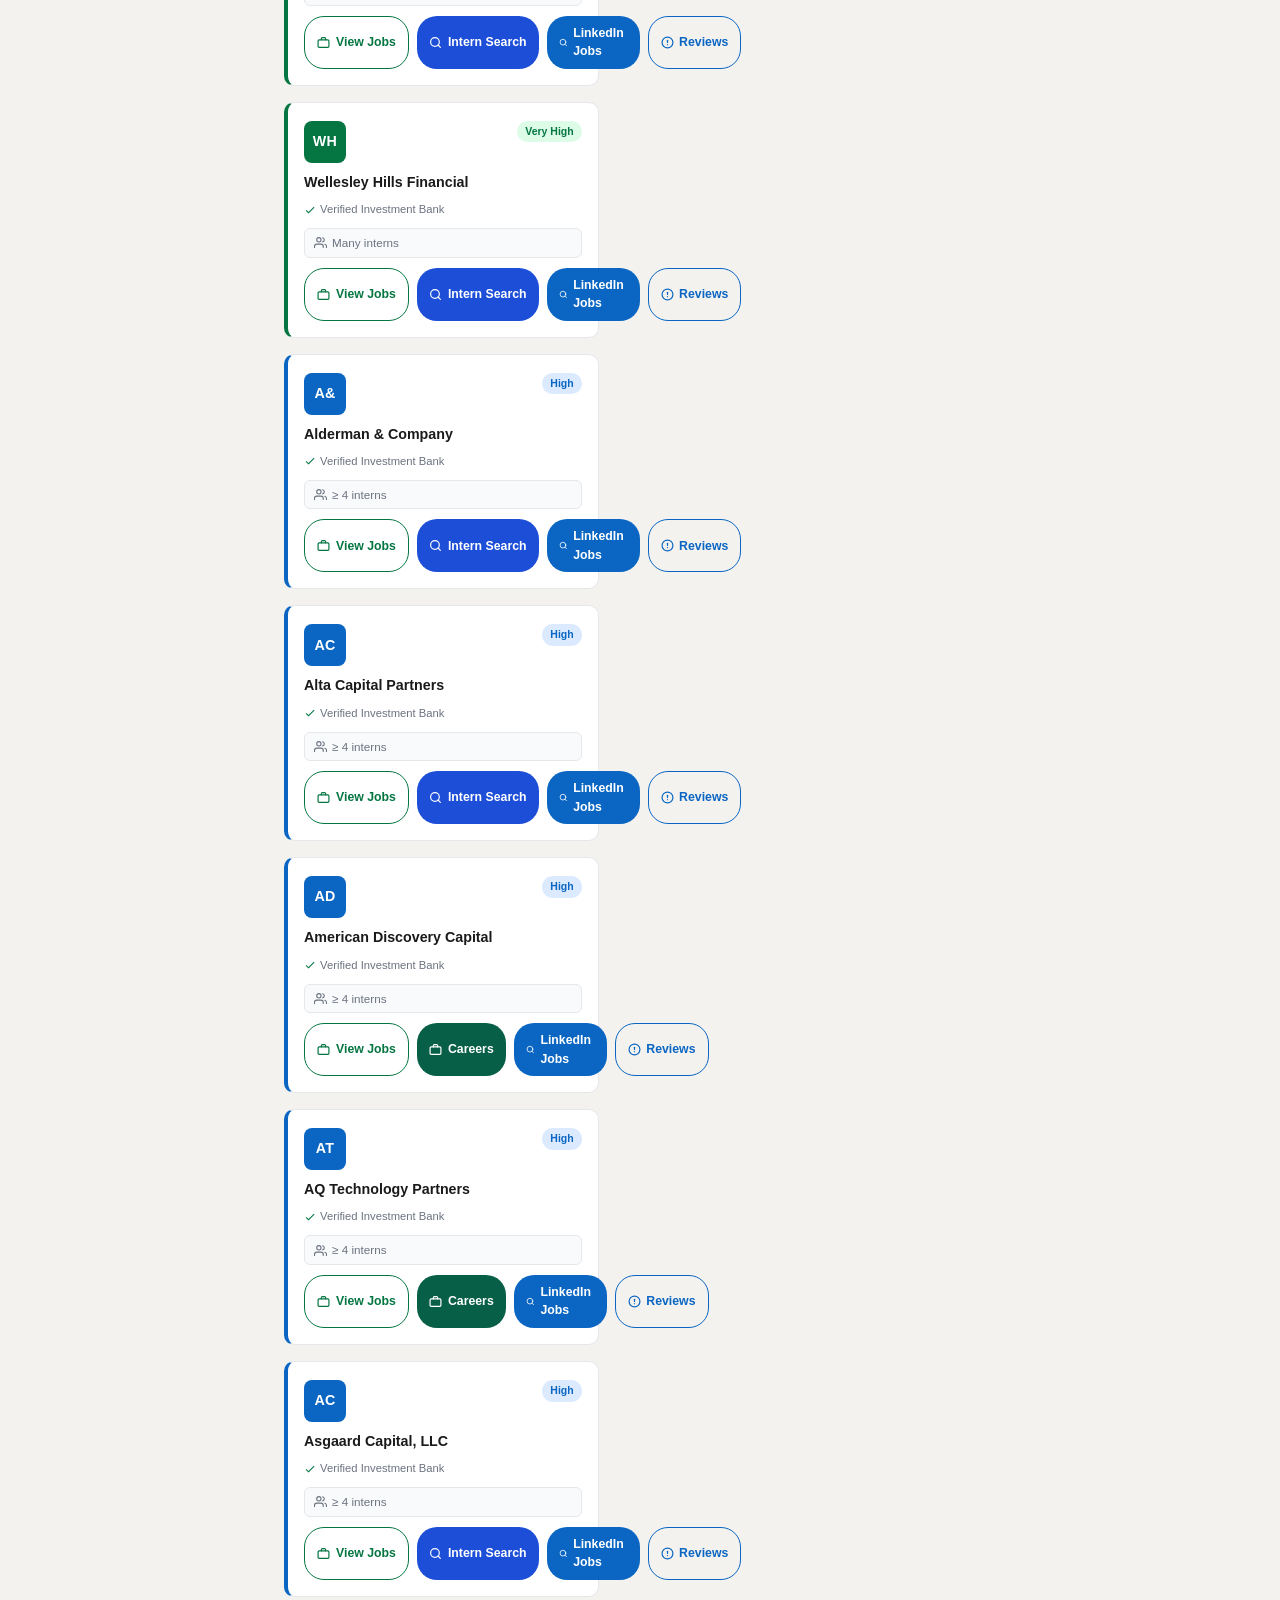
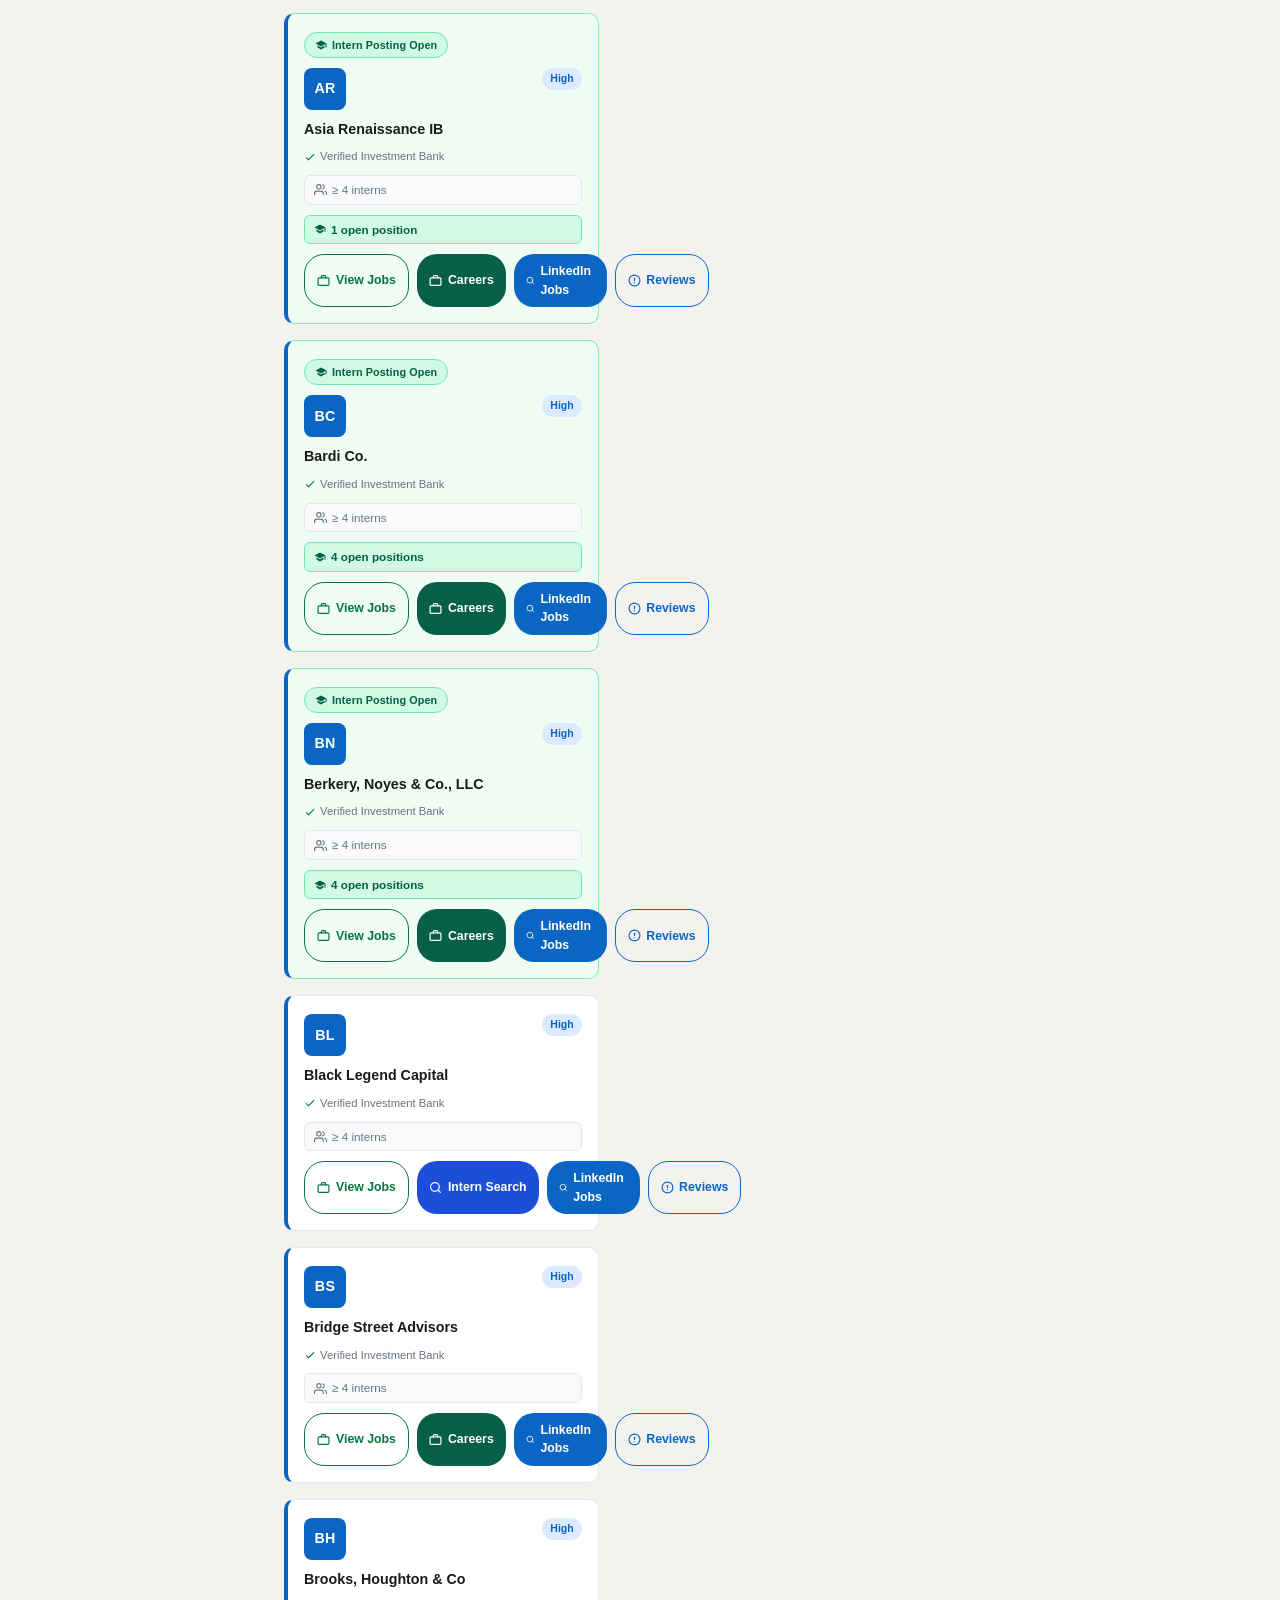
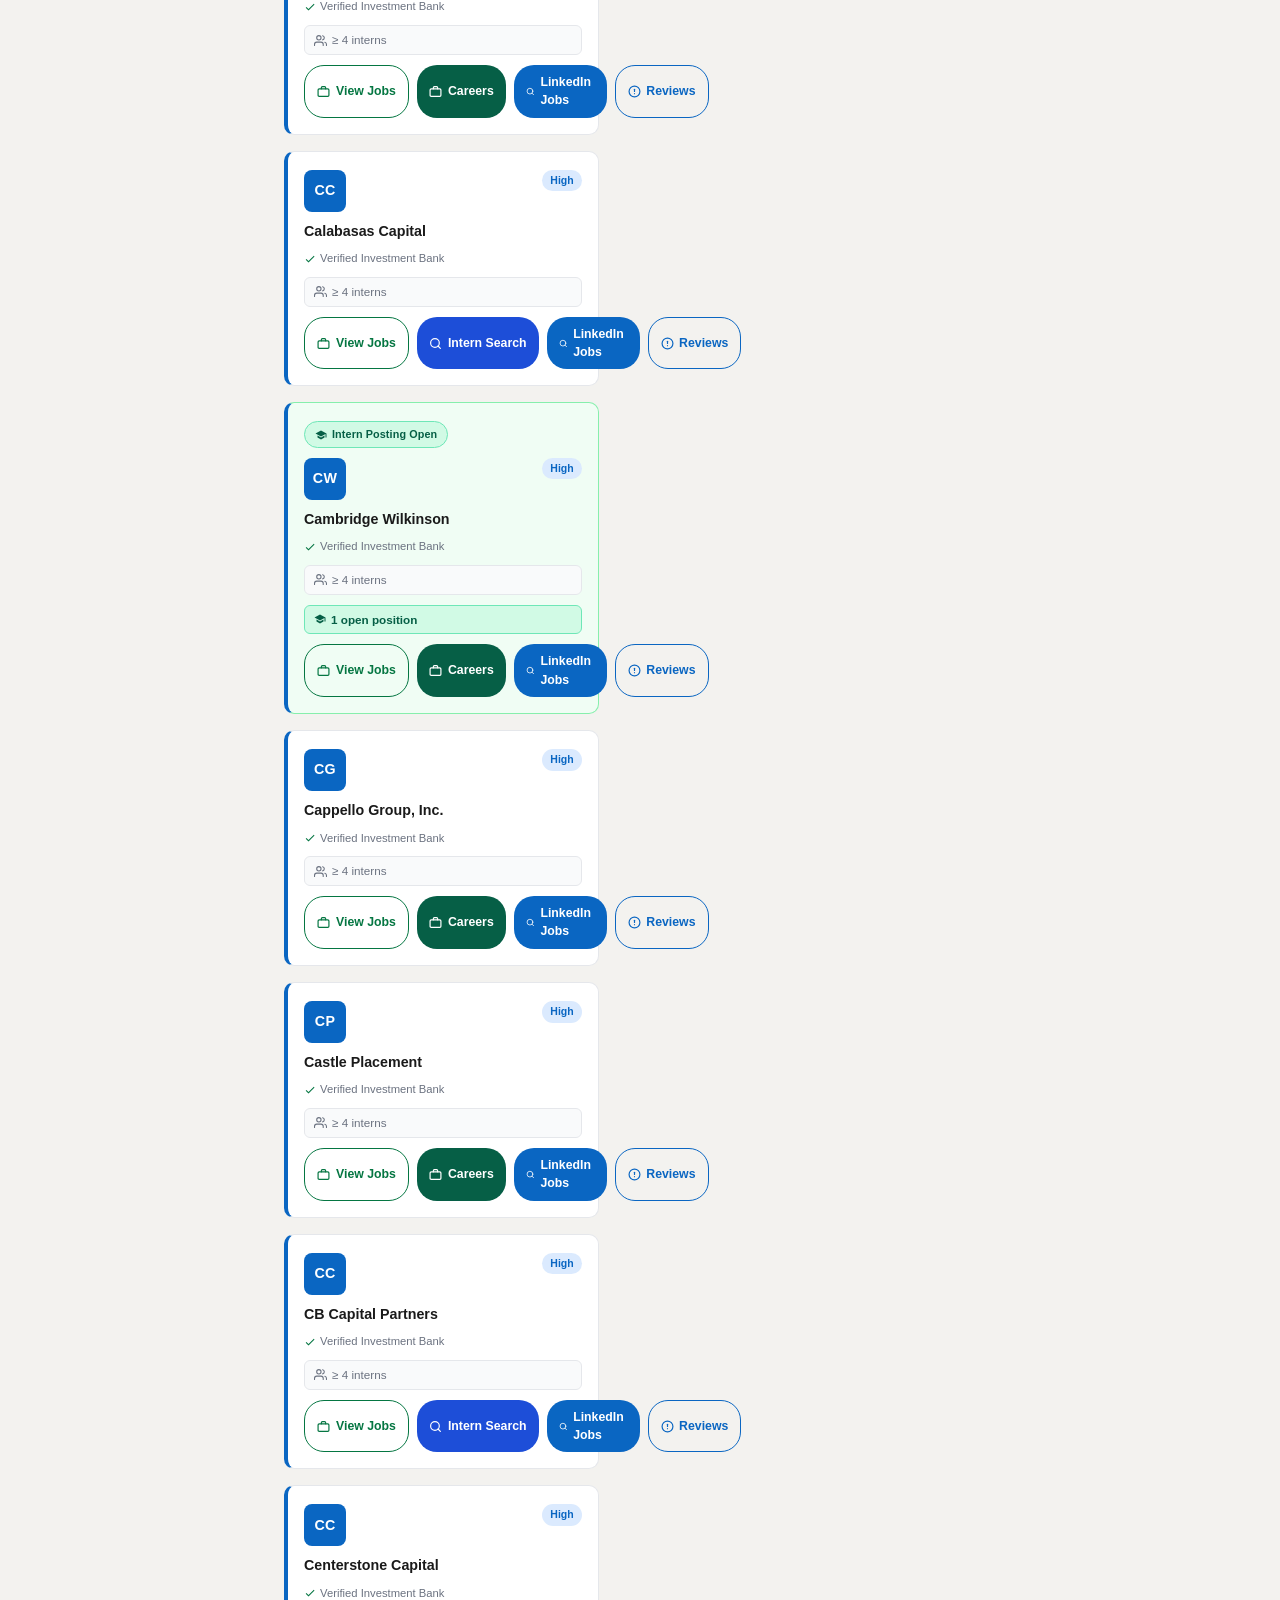
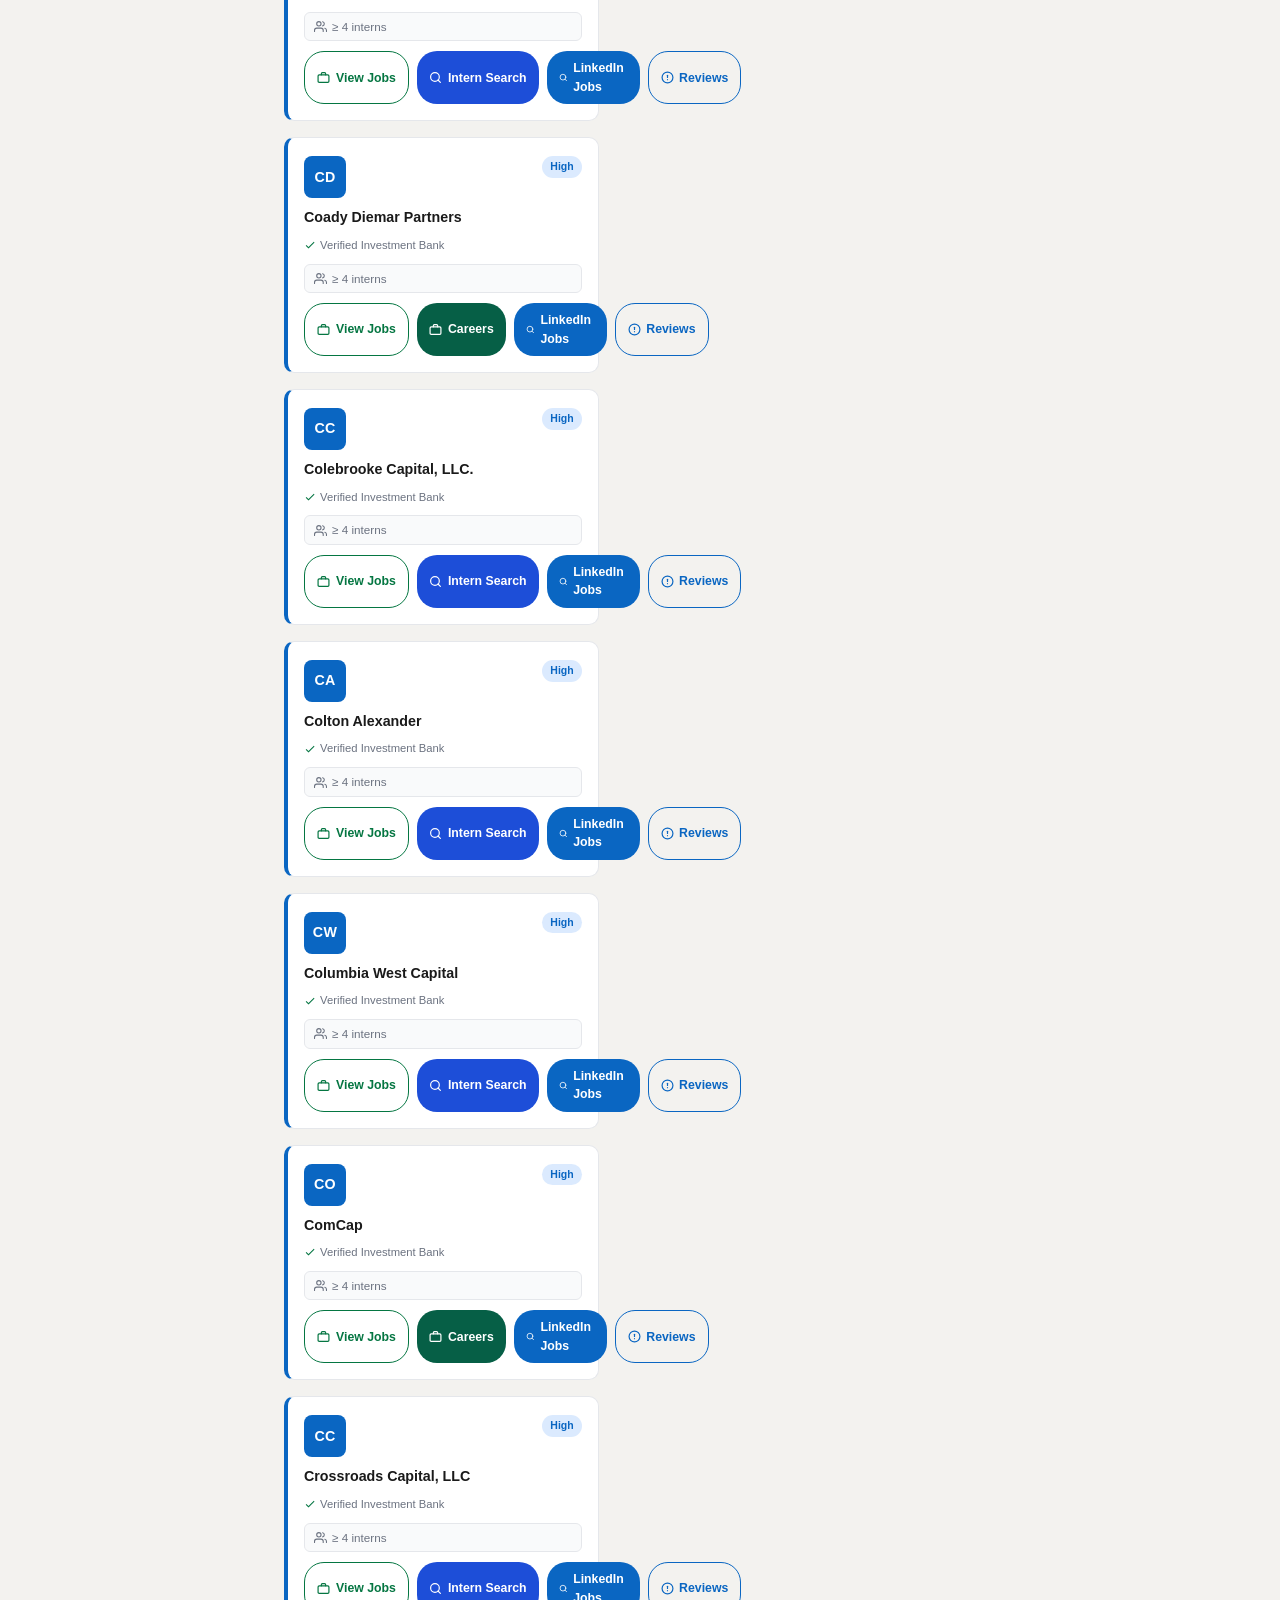
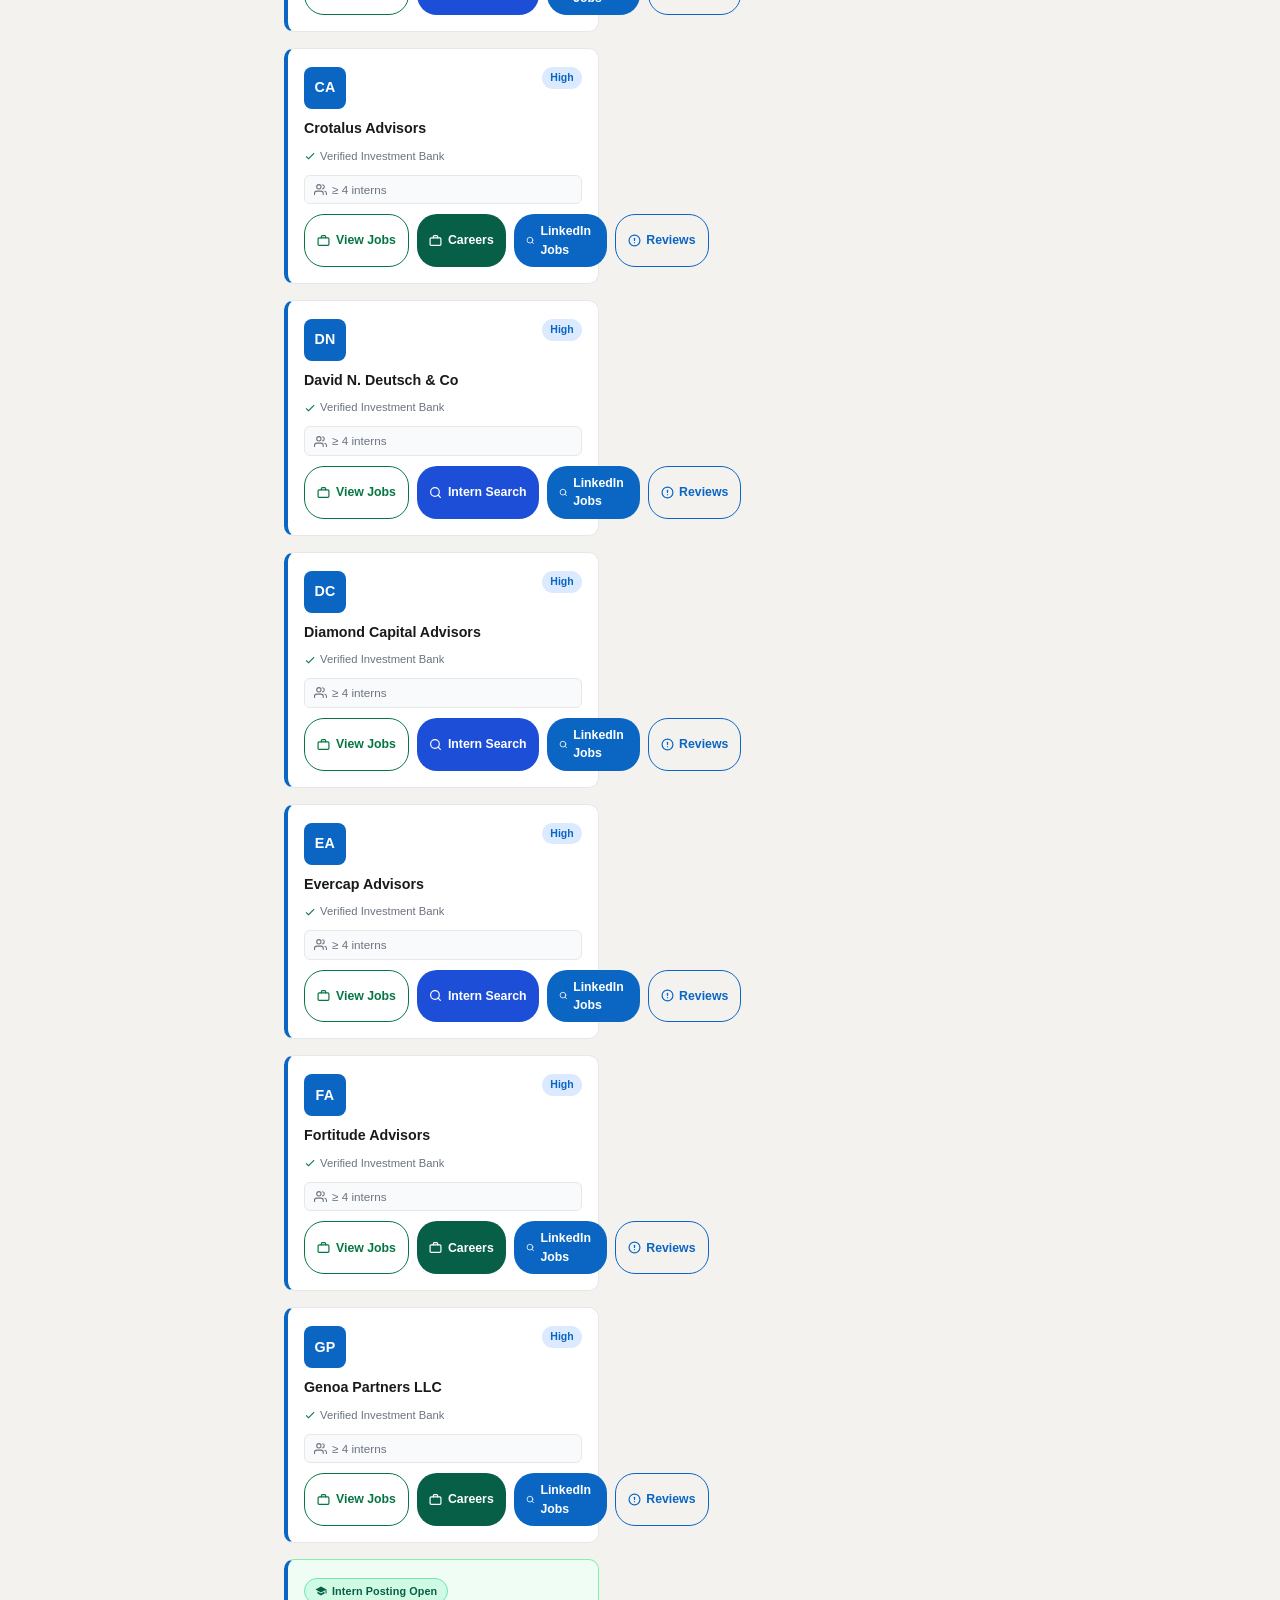
==== commit fd03dbeb: "your commit message" ====
--- a/company.html
+++ b/company.html
@@ -21,11 +21,26 @@
         <span>FindJobs</span>
       </a>
  
-      <a class="nav__back" href="index.html">
+      <a class="nav__back" id="backLink" href="index.html">
         <svg width="16" height="16" viewBox="0 0 24 24" fill="none" stroke="currentColor" stroke-width="2.2" stroke-linecap="round" stroke-linejoin="round">
           <line x1="19" y1="12" x2="5" y2="12"/><polyline points="12 19 5 12 12 5"/>
         </svg>
         Back to all firms
+      </a>
+ 
+      <a class="nav__link" href="index.html">
+        <svg width="16" height="16" viewBox="0 0 24 24" fill="none" stroke="currentColor" stroke-width="2.2" stroke-linecap="round" stroke-linejoin="round">
+          <rect x="2" y="7" width="20" height="14" rx="2"/>
+          <path d="M16 7V5a2 2 0 0 0-2-2h-4a2 2 0 0 0-2 2v2"/>
+        </svg>
+        IB Firms
+      </a>
+ 
+      <a class="nav__link" href="pe.html">
+        <svg width="16" height="16" viewBox="0 0 24 24" fill="none" stroke="currentColor" stroke-width="2.2" stroke-linecap="round" stroke-linejoin="round">
+          <line x1="12" y1="1" x2="12" y2="23"/><path d="M17 5H9.5a3.5 3.5 0 0 0 0 7h5a3.5 3.5 0 0 1 0 7H6"/>
+        </svg>
+        PE Firms
       </a>
  
       <a class="nav__link" href="recent.html">
@@ -39,9 +54,9 @@
       </a>
  
       <div class="nav__badge">
-        <span class="verified-badge">
+        <span class="verified-badge" id="verifiedBadge">
           <svg width="13" height="13" viewBox="0 0 24 24" fill="currentColor"><path d="M9 16.17L4.83 12l-1.42 1.41L9 19 21 7l-1.41-1.41z"/></svg>
-          IBR Verified
+          <span id="badgeText">Verified</span>
         </span>
       </div>
     </div>
@@ -143,7 +158,7 @@
  
   <!-- FOOTER -->
   <footer class="footer">
-    <p>FindJobs &mdash; Verified IB Recruiting &bull; Data from IBR &bull; Intern postings refreshed daily</p>
+    <p>FindJobs &mdash; IB &amp; PE Recruiting &bull; Intern postings refreshed daily</p>
   </footer>
  
   <script src="company.js"></script>
--- a/style.css
+++ b/style.css
@@ -19,6 +19,12 @@
   --h-color:    #0a66c2;
   --m-color:    #b45309;
   --l-color:    #9ca3af;
+ 
+  /* PE tier colors */
+  --pe-mega:    #7c3aed;
+  --pe-large:   #2563eb;
+  --pe-uppermid:#0891b2;
+  --pe-mid:     #64748b;
 }
  
 html { font-size: 15px; }
@@ -328,6 +334,12 @@
 .presence-h  { background: #dbeafe; color: var(--h-color); }
 .presence-m  { background: #fef3c7; color: var(--m-color); }
 .presence-l  { background: #f3f4f6; color: #6b7280; }
+ 
+/* PE tier pills */
+.tier-mega     { background: #ede9fe; color: var(--pe-mega); }
+.tier-large    { background: #dbeafe; color: var(--pe-large); }
+.tier-uppermid { background: #cffafe; color: var(--pe-uppermid); }
+.tier-mid      { background: #f1f5f9; color: var(--pe-mid); }
  
 .card__name {
   font-size: .95rem;
@@ -933,4 +945,75 @@
     gap: 6px;
   }
   .recent-date-count { margin-left: 0; }
+}
+ 
+/* ── Private Equity Styles ─────────────────────────────────── */
+ 
+/* PE Hero */
+.hero--pe {
+  background: linear-gradient(135deg, #4c1d95 0%, #7c3aed 100%);
+}
+ 
+/* PE verified badge variant */
+.verified-badge--pe {
+  background: #ede9fe;
+  color: var(--pe-mega);
+  border-color: #c4b5fd;
+}
+ 
+/* PE tier dot colors */
+.dot--mega     { background: var(--pe-mega); }
+.dot--large    { background: var(--pe-large); }
+.dot--uppermid { background: var(--pe-uppermid); }
+.dot--midmarket { background: var(--pe-mid); }
+ 
+/* PE card tier border colors */
+.card--pe[data-tier="Mega Fund"]        { border-left-color: var(--pe-mega); }
+.card--pe[data-tier="Large Fund"]       { border-left-color: var(--pe-large); }
+.card--pe[data-tier="Upper Mid-Market"] { border-left-color: var(--pe-uppermid); }
+.card--pe[data-tier="Mid-Market"]       { border-left-color: var(--pe-mid); }
+ 
+/* PE card initials */
+.card--pe[data-tier="Mega Fund"]        .card__initials--pe { background: var(--pe-mega); }
+.card--pe[data-tier="Large Fund"]       .card__initials--pe { background: var(--pe-large); }
+.card--pe[data-tier="Upper Mid-Market"] .card__initials--pe { background: var(--pe-uppermid); }
+.card--pe[data-tier="Mid-Market"]       .card__initials--pe { background: var(--pe-mid); }
+ 
+/* PE type line */
+.card__type--pe svg { color: var(--pe-mega); }
+ 
+/* PE View Jobs button */
+.card__view-jobs--pe {
+  color: var(--pe-mega);
+  border-color: var(--pe-mega);
+}
+.card__view-jobs--pe:hover {
+  background: #ede9fe;
+}
+ 
+/* PE company hero initials */
+.company-hero__initials--pe {
+  background: var(--pe-mega);
+  border-color: #a78bfa;
+}
+ 
+/* PE type badge on recent page */
+.firm-type-badge {
+  display: inline-flex;
+  align-items: center;
+  gap: 3px;
+  font-size: .65rem;
+  font-weight: 700;
+  padding: 2px 7px;
+  border-radius: 10px;
+  white-space: nowrap;
+  margin-left: 6px;
+}
+.firm-type-badge--ib {
+  background: #dbeafe;
+  color: var(--blue);
+}
+.firm-type-badge--pe {
+  background: #ede9fe;
+  color: var(--pe-mega);
 }
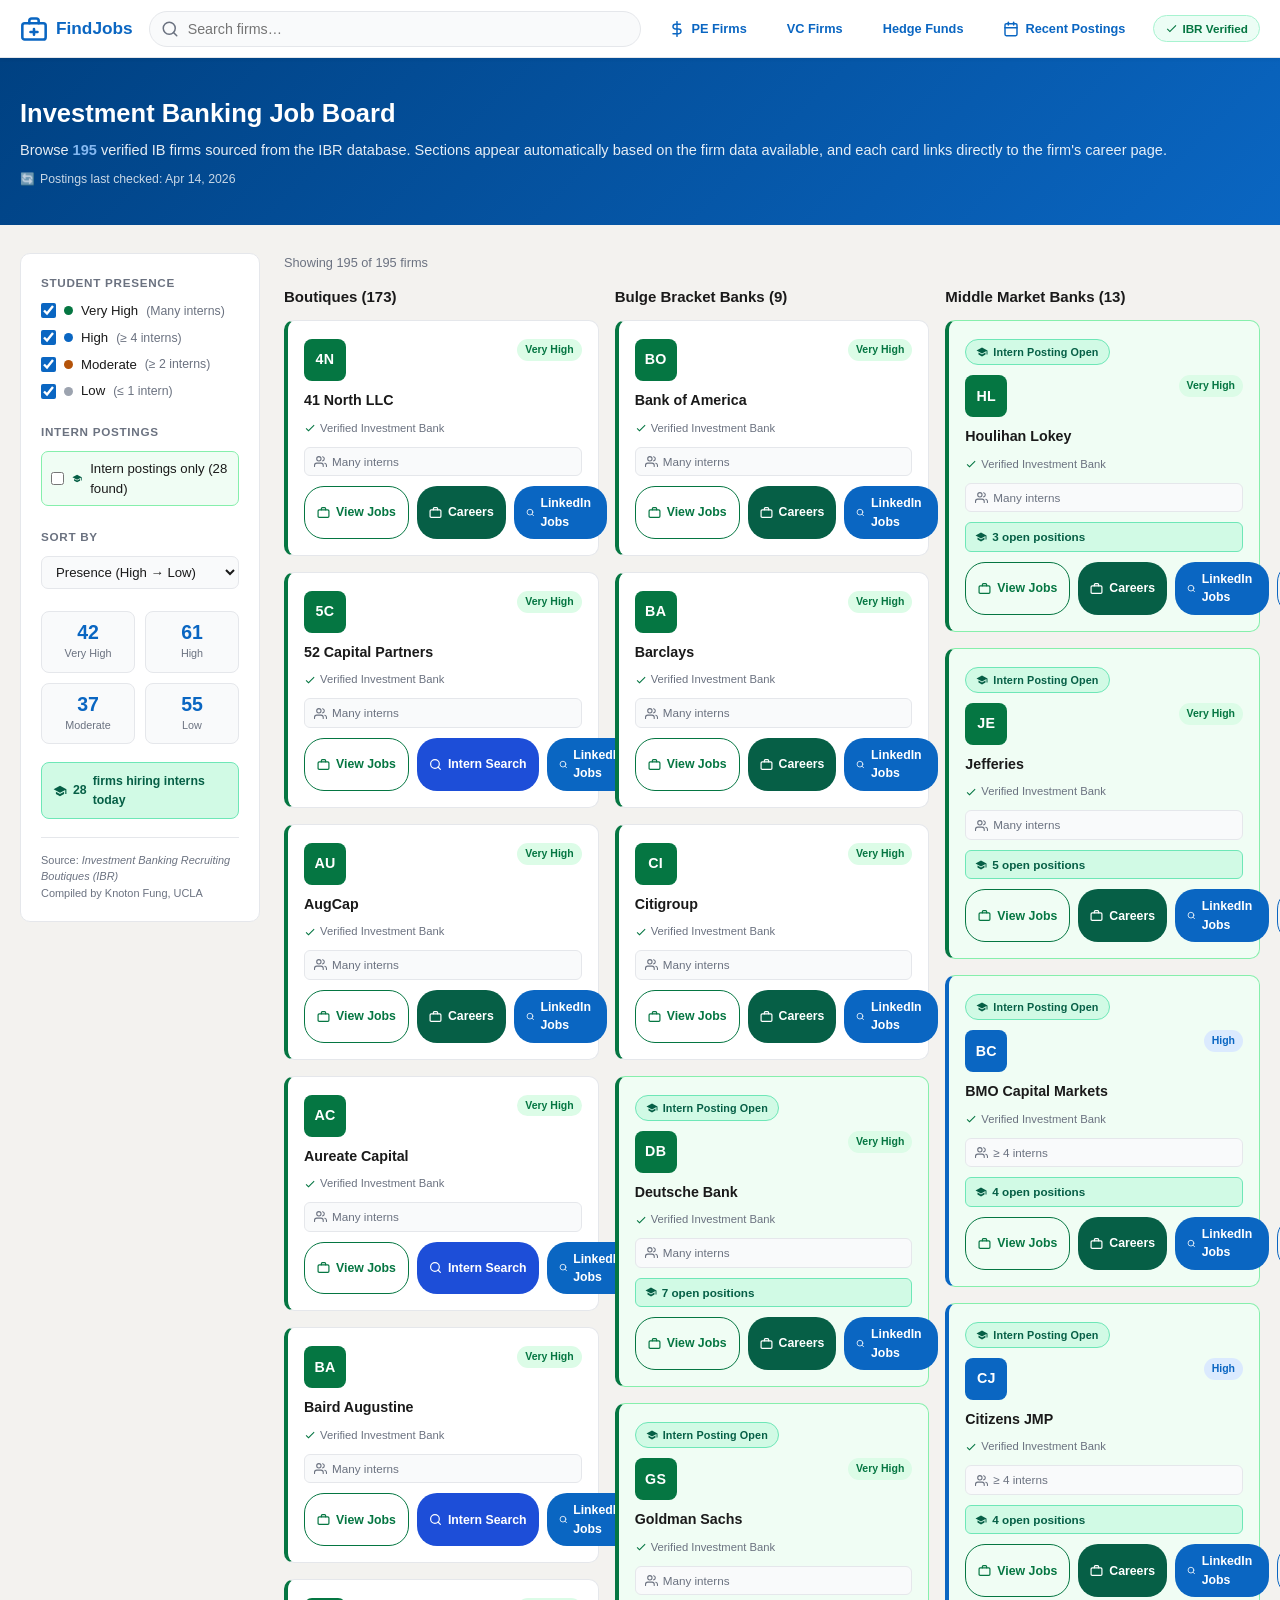
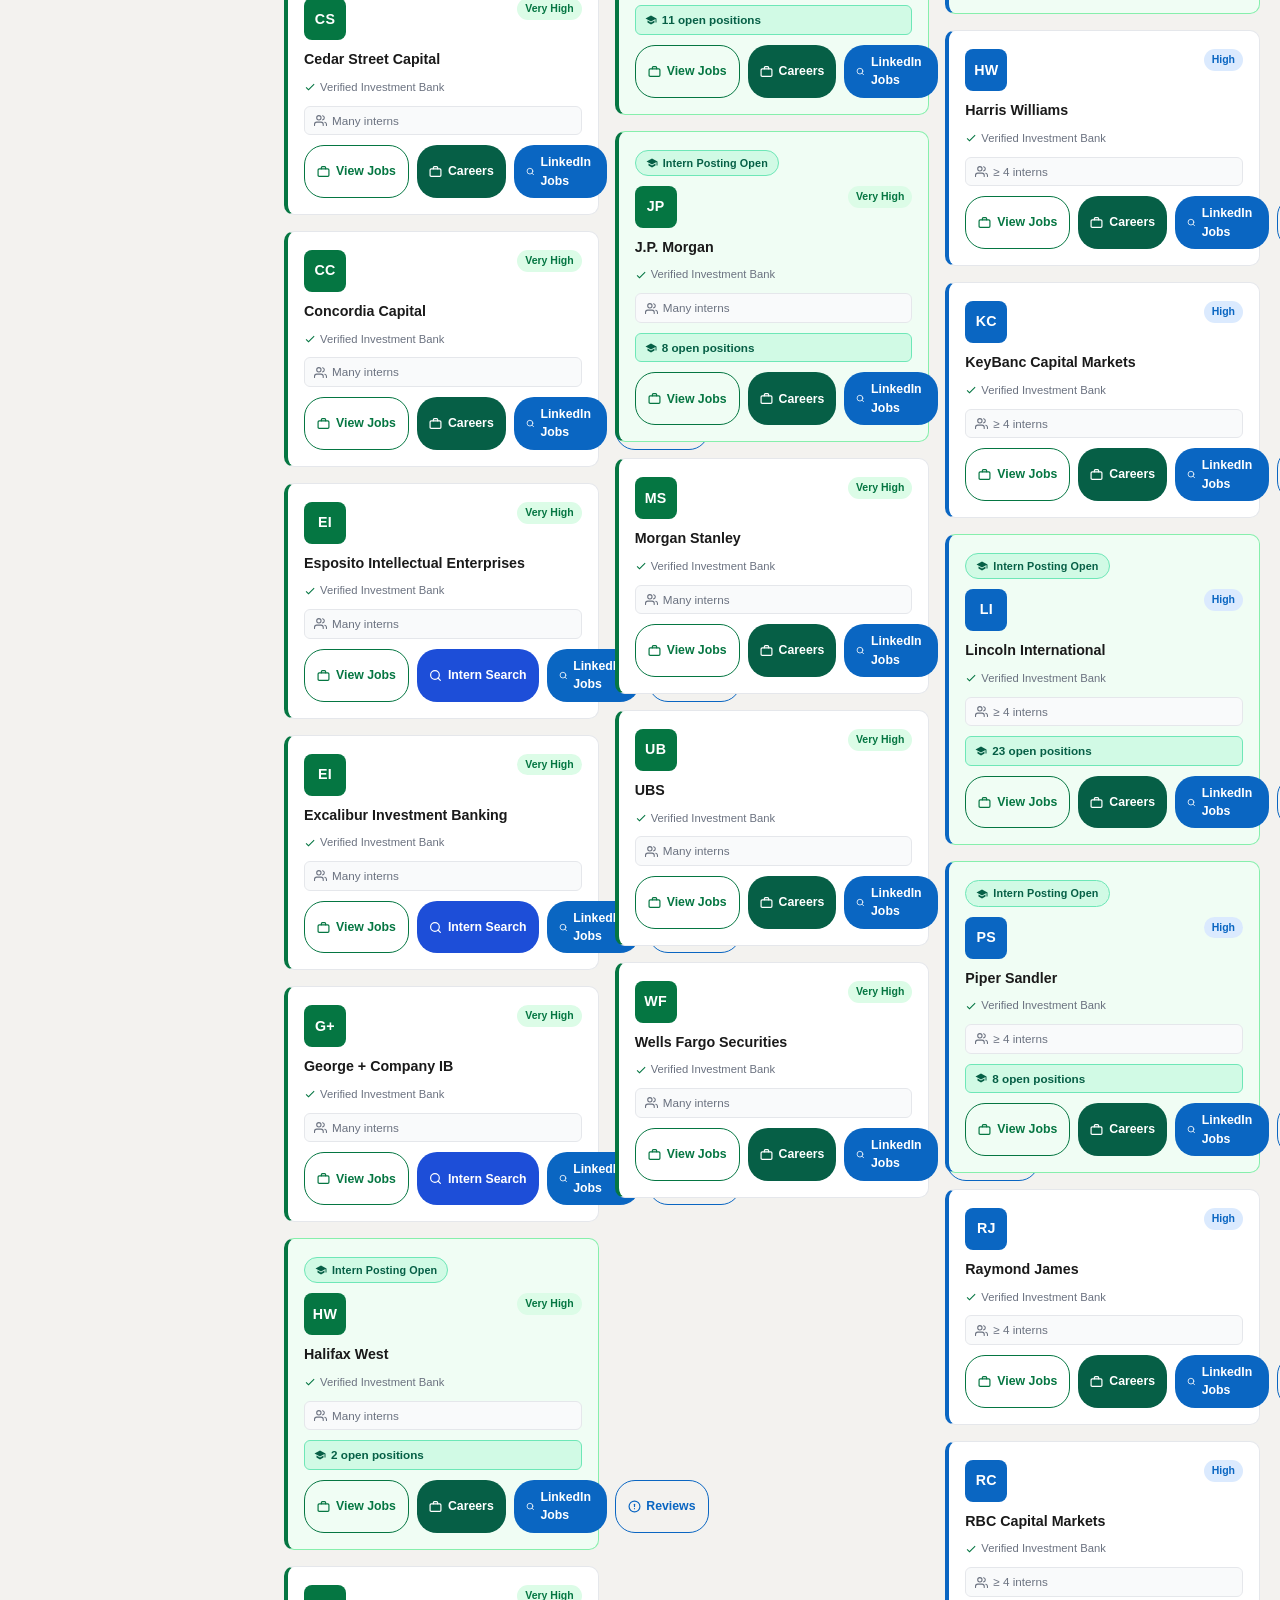
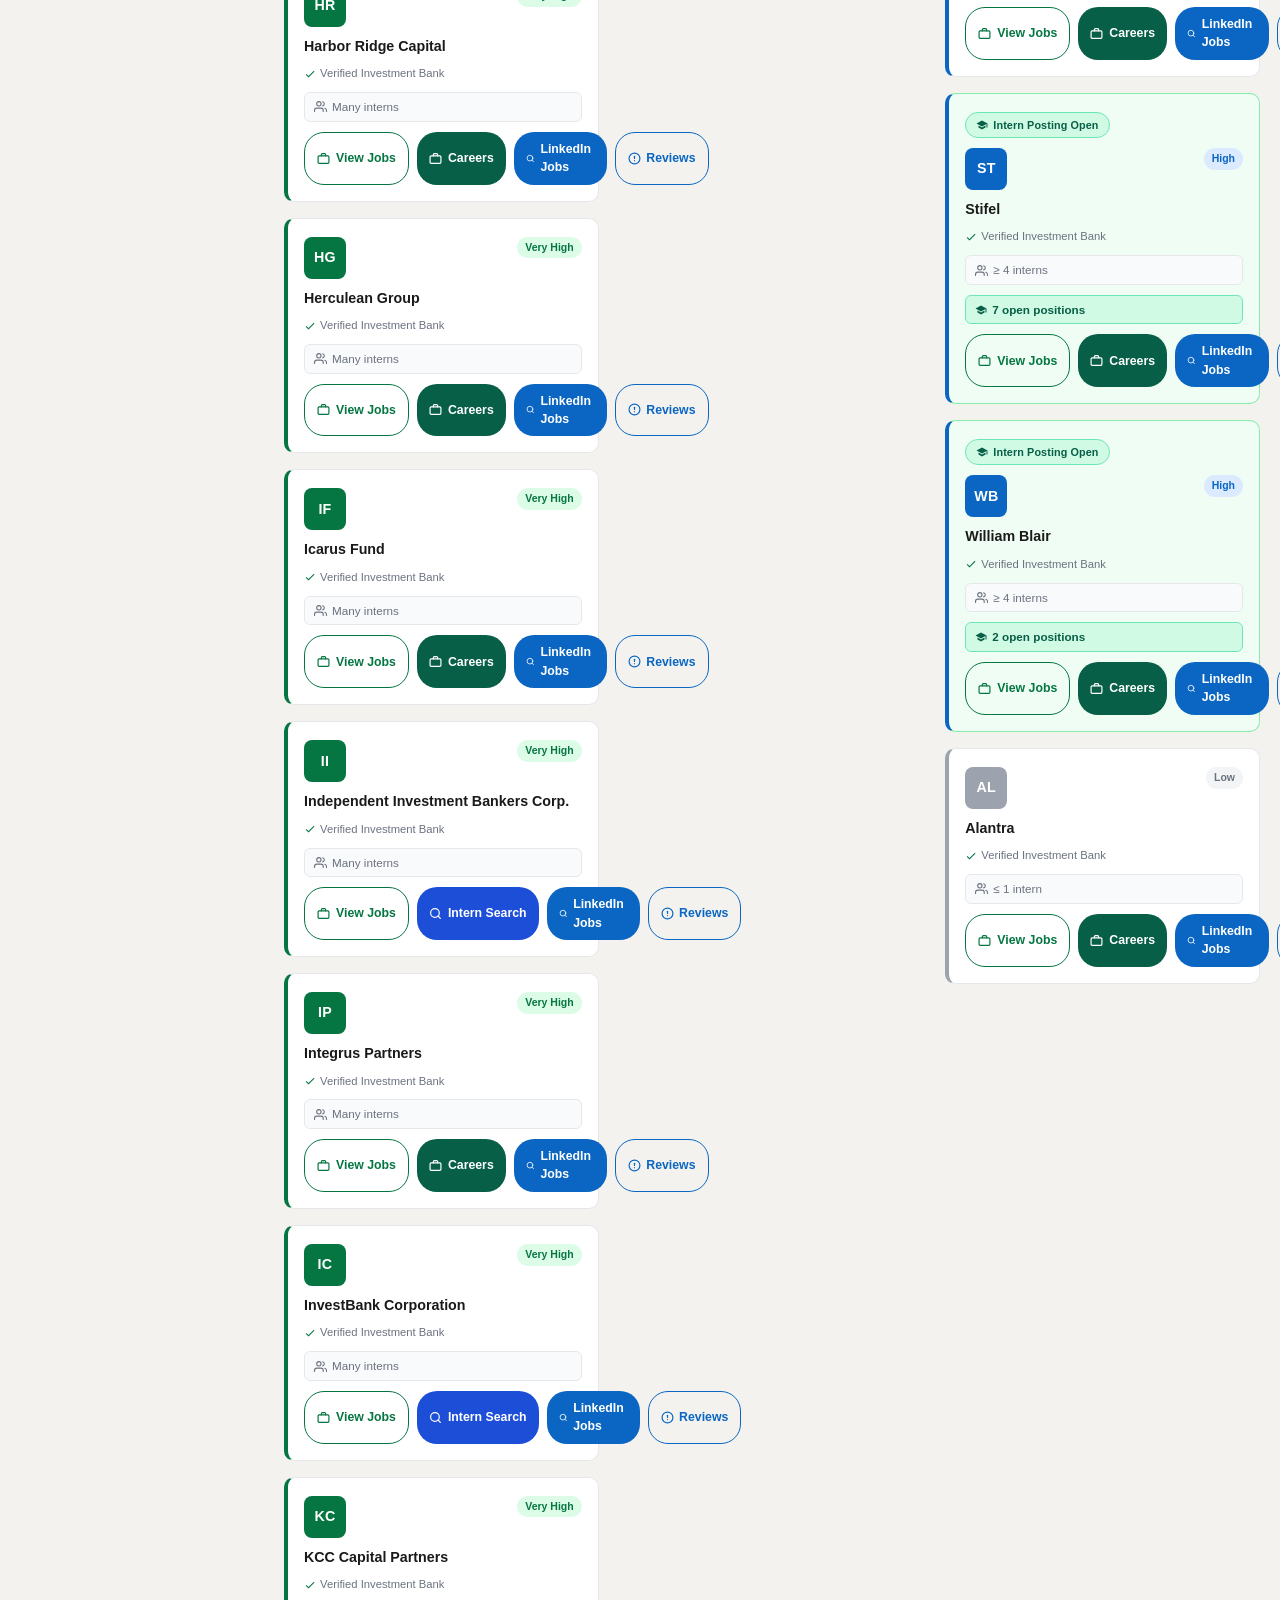
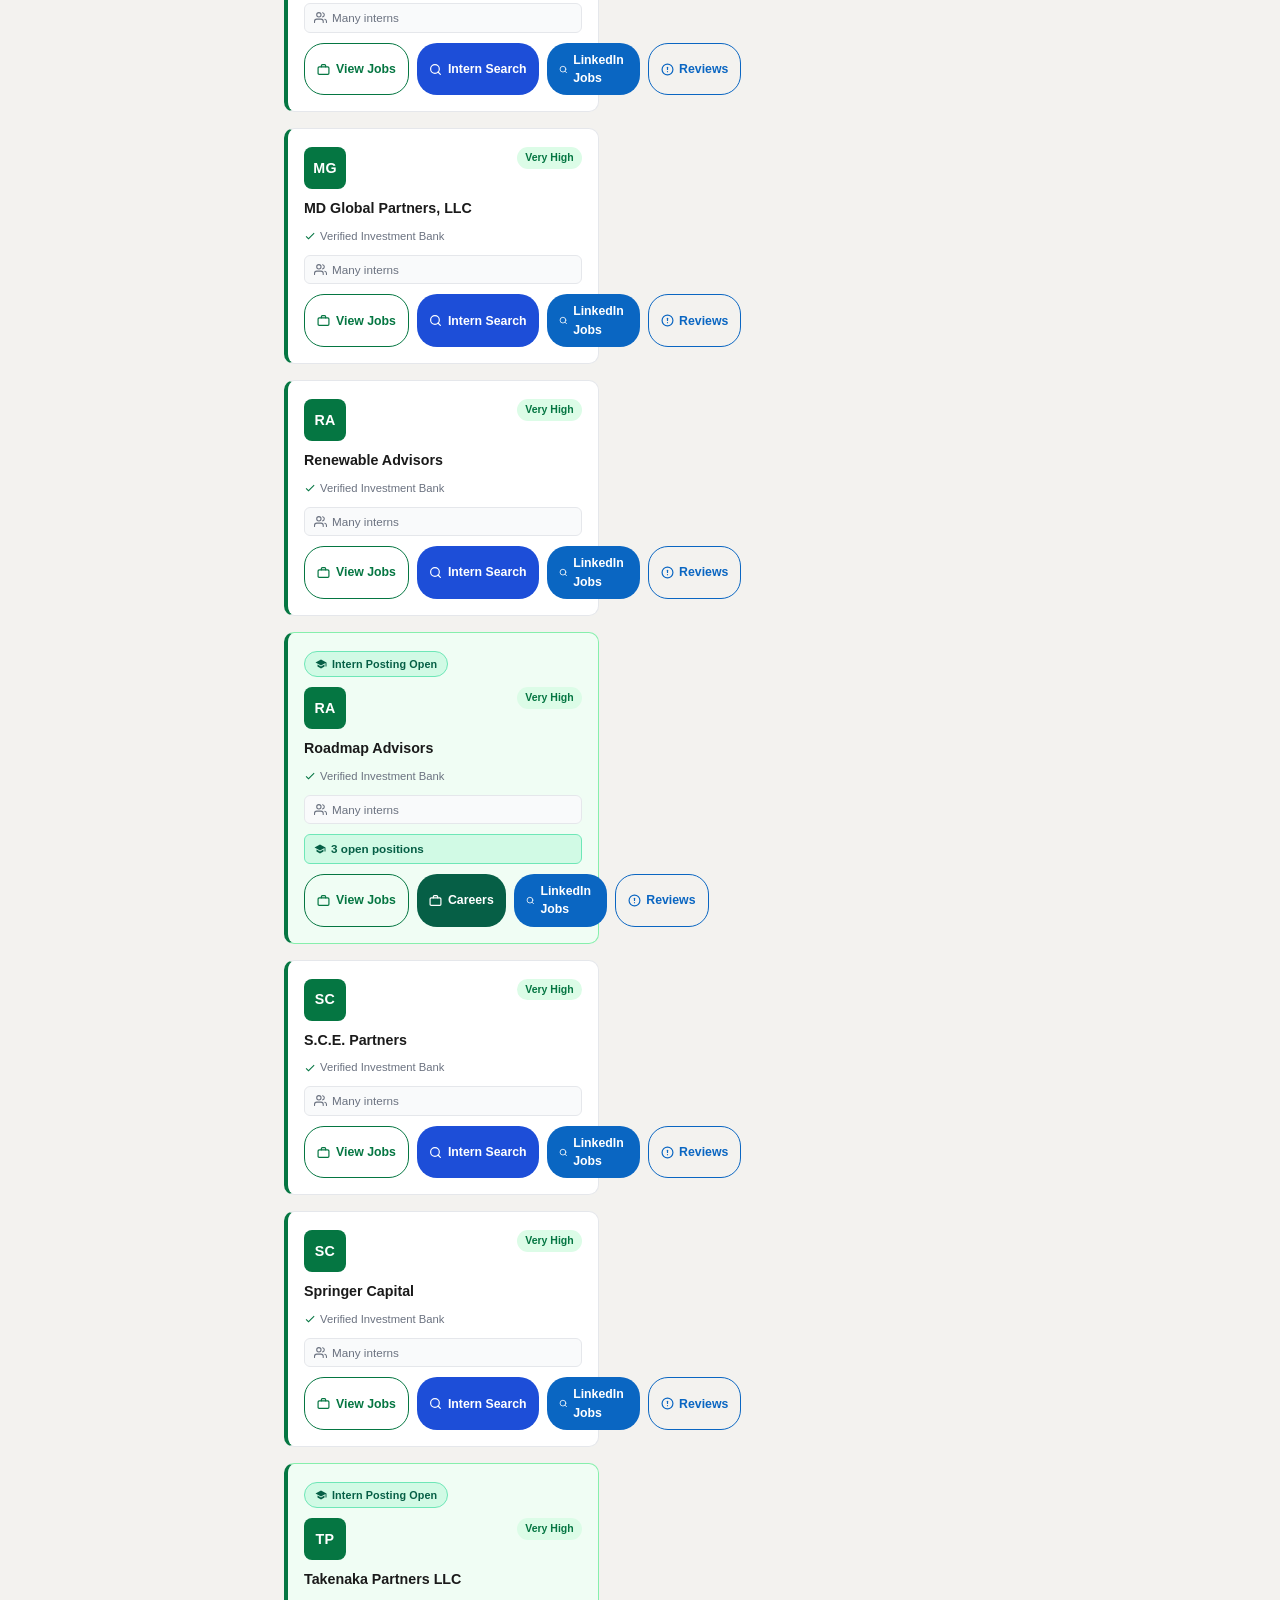
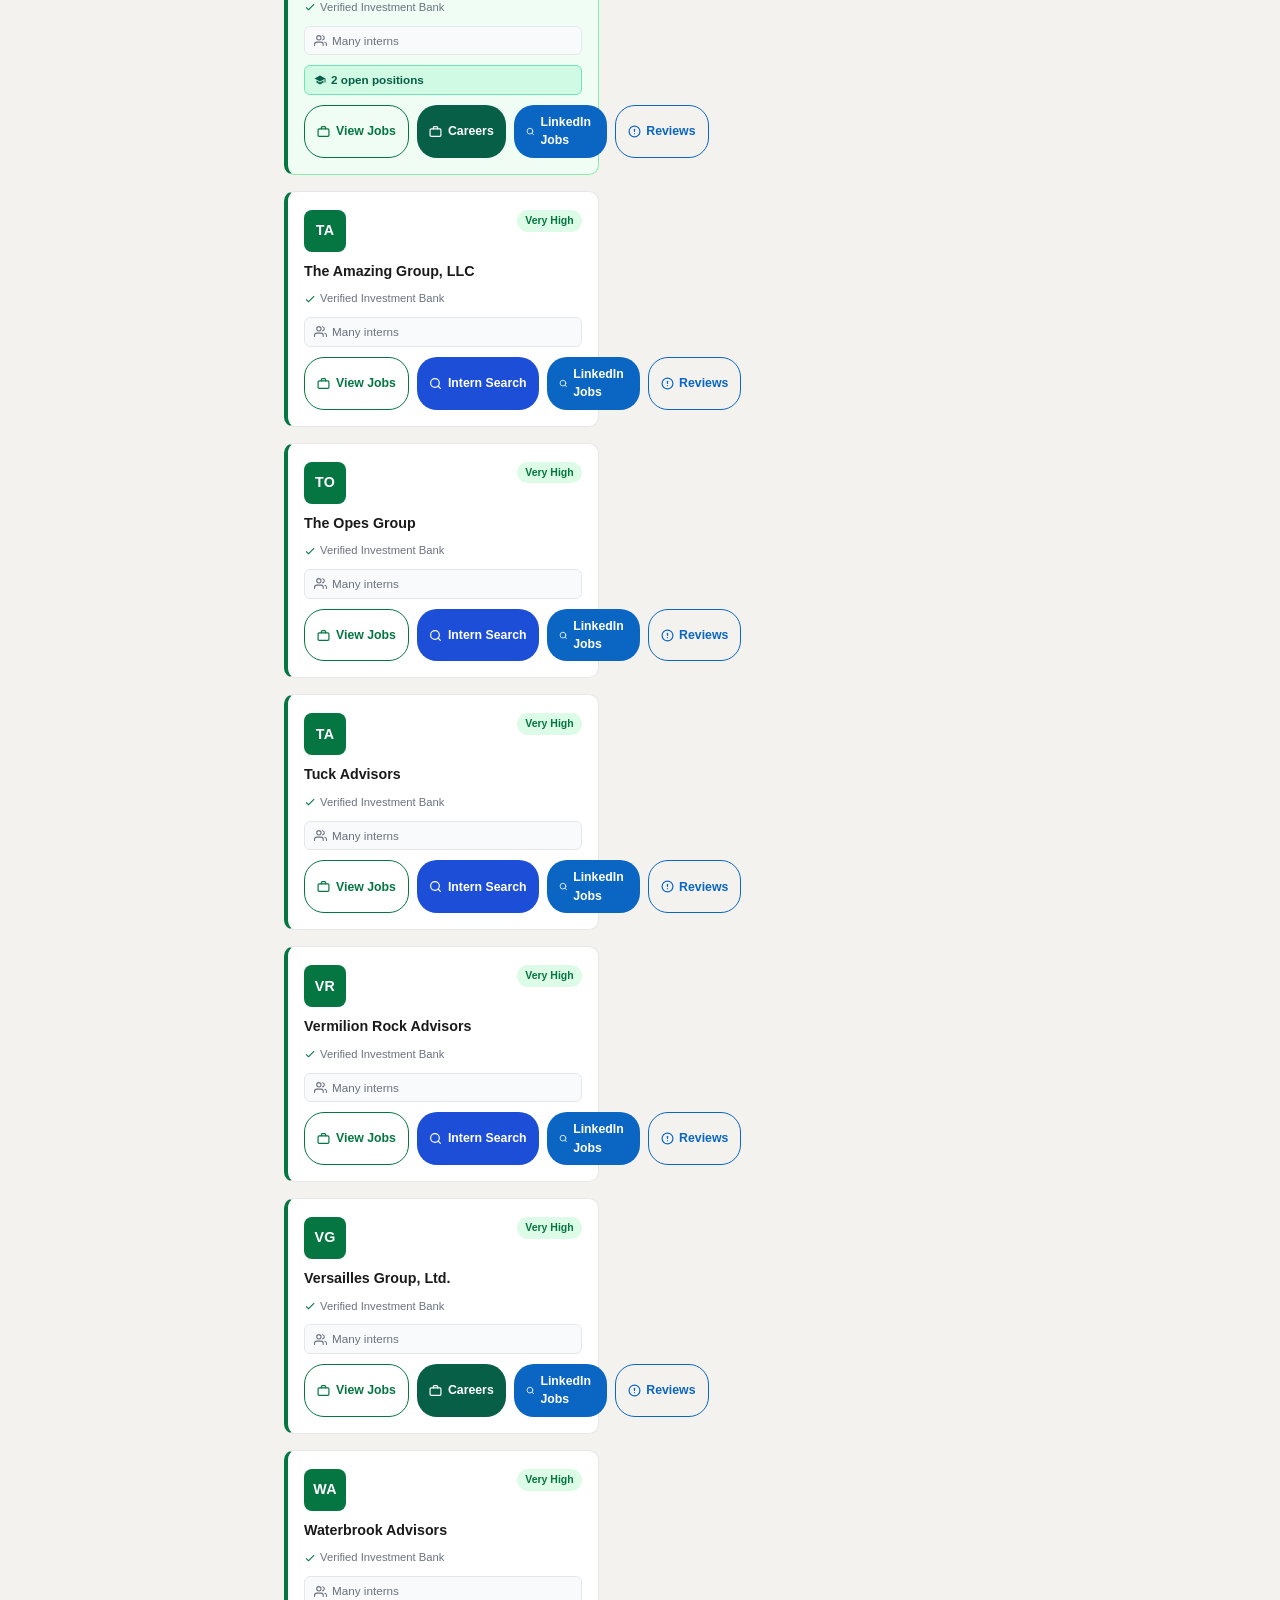
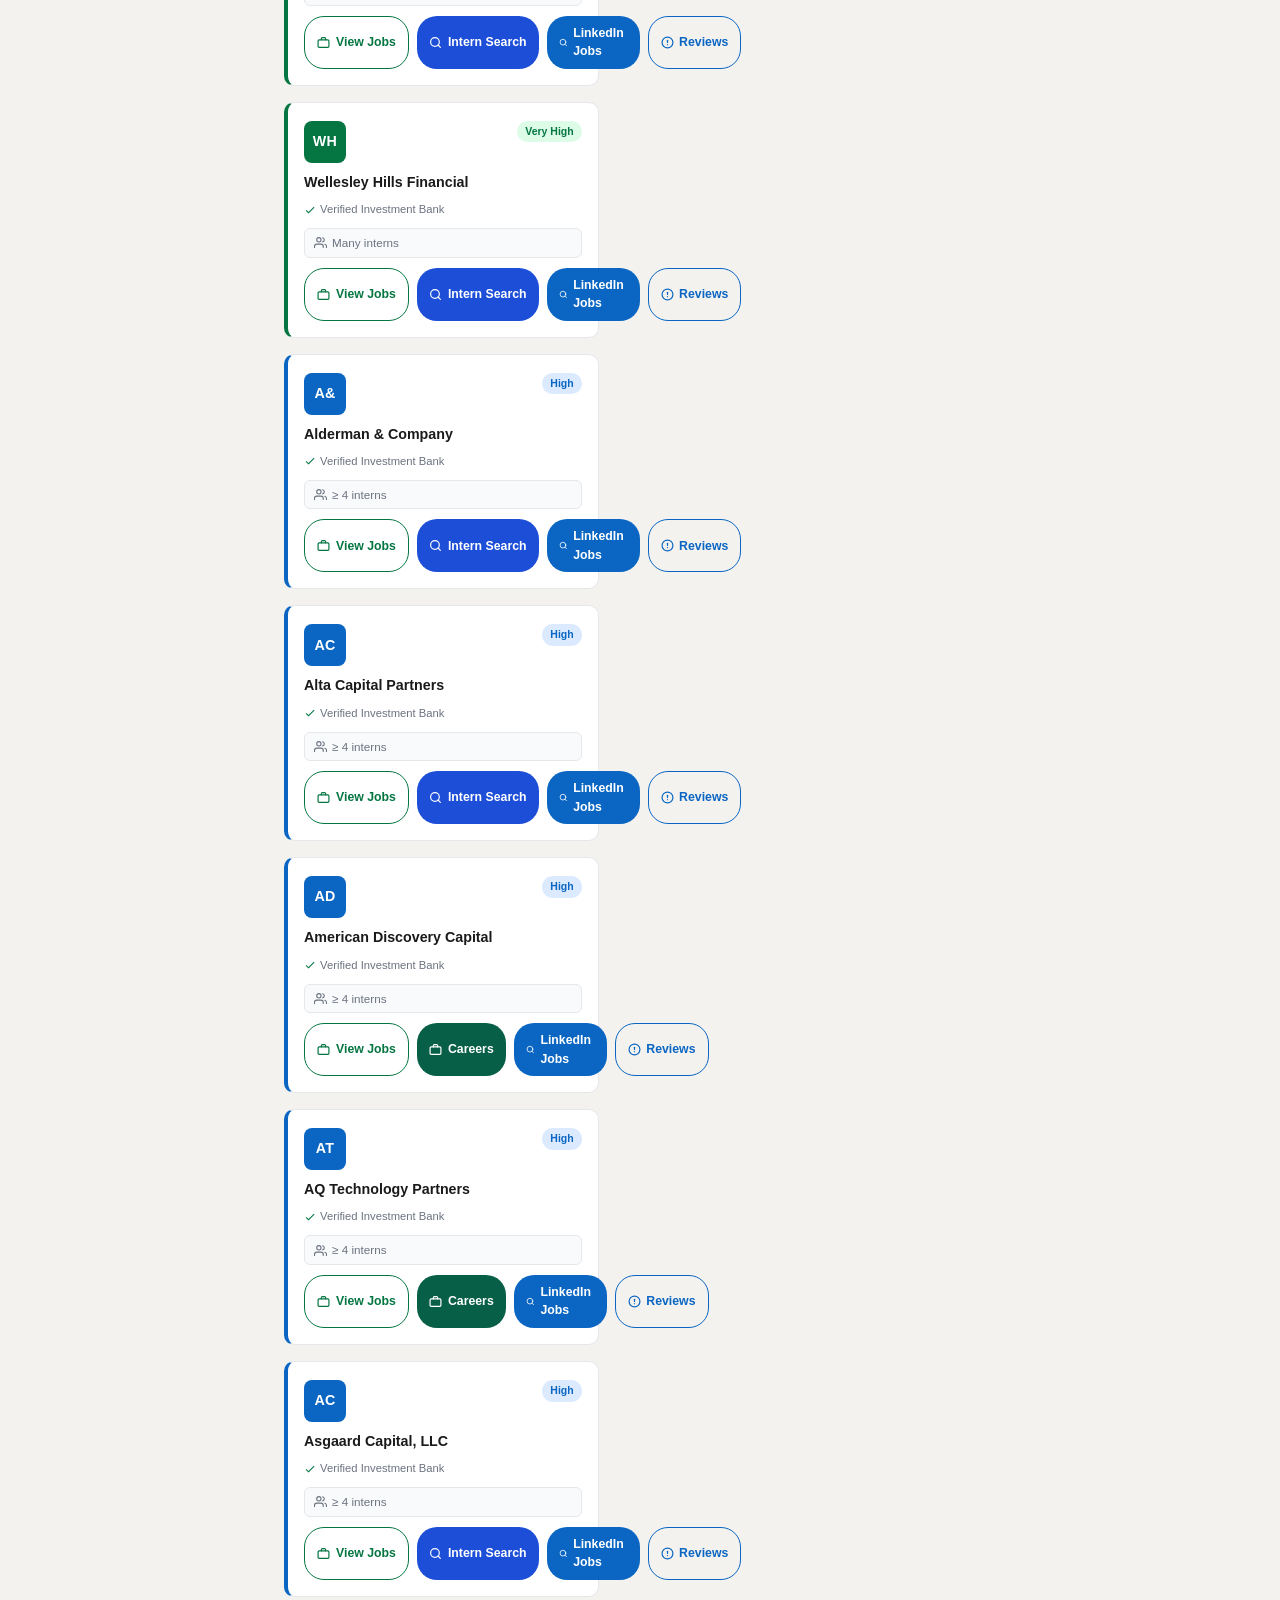
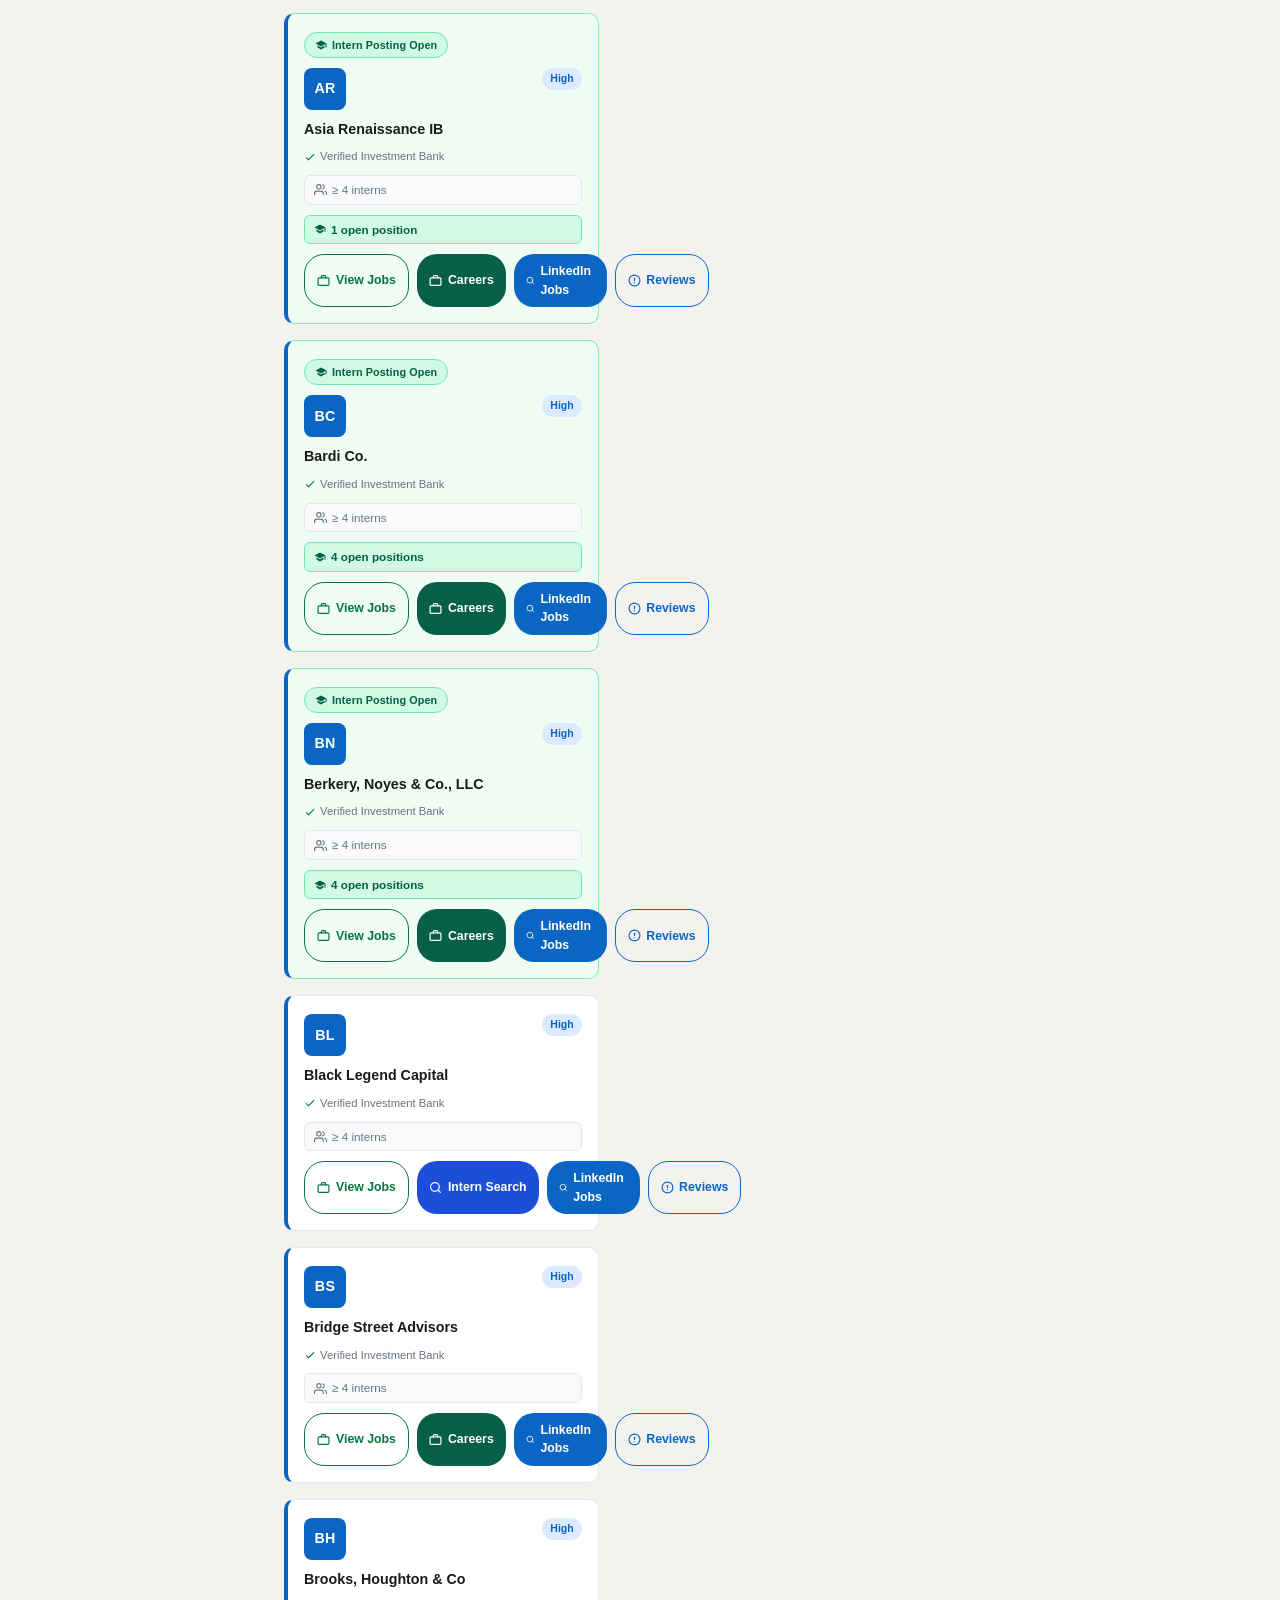
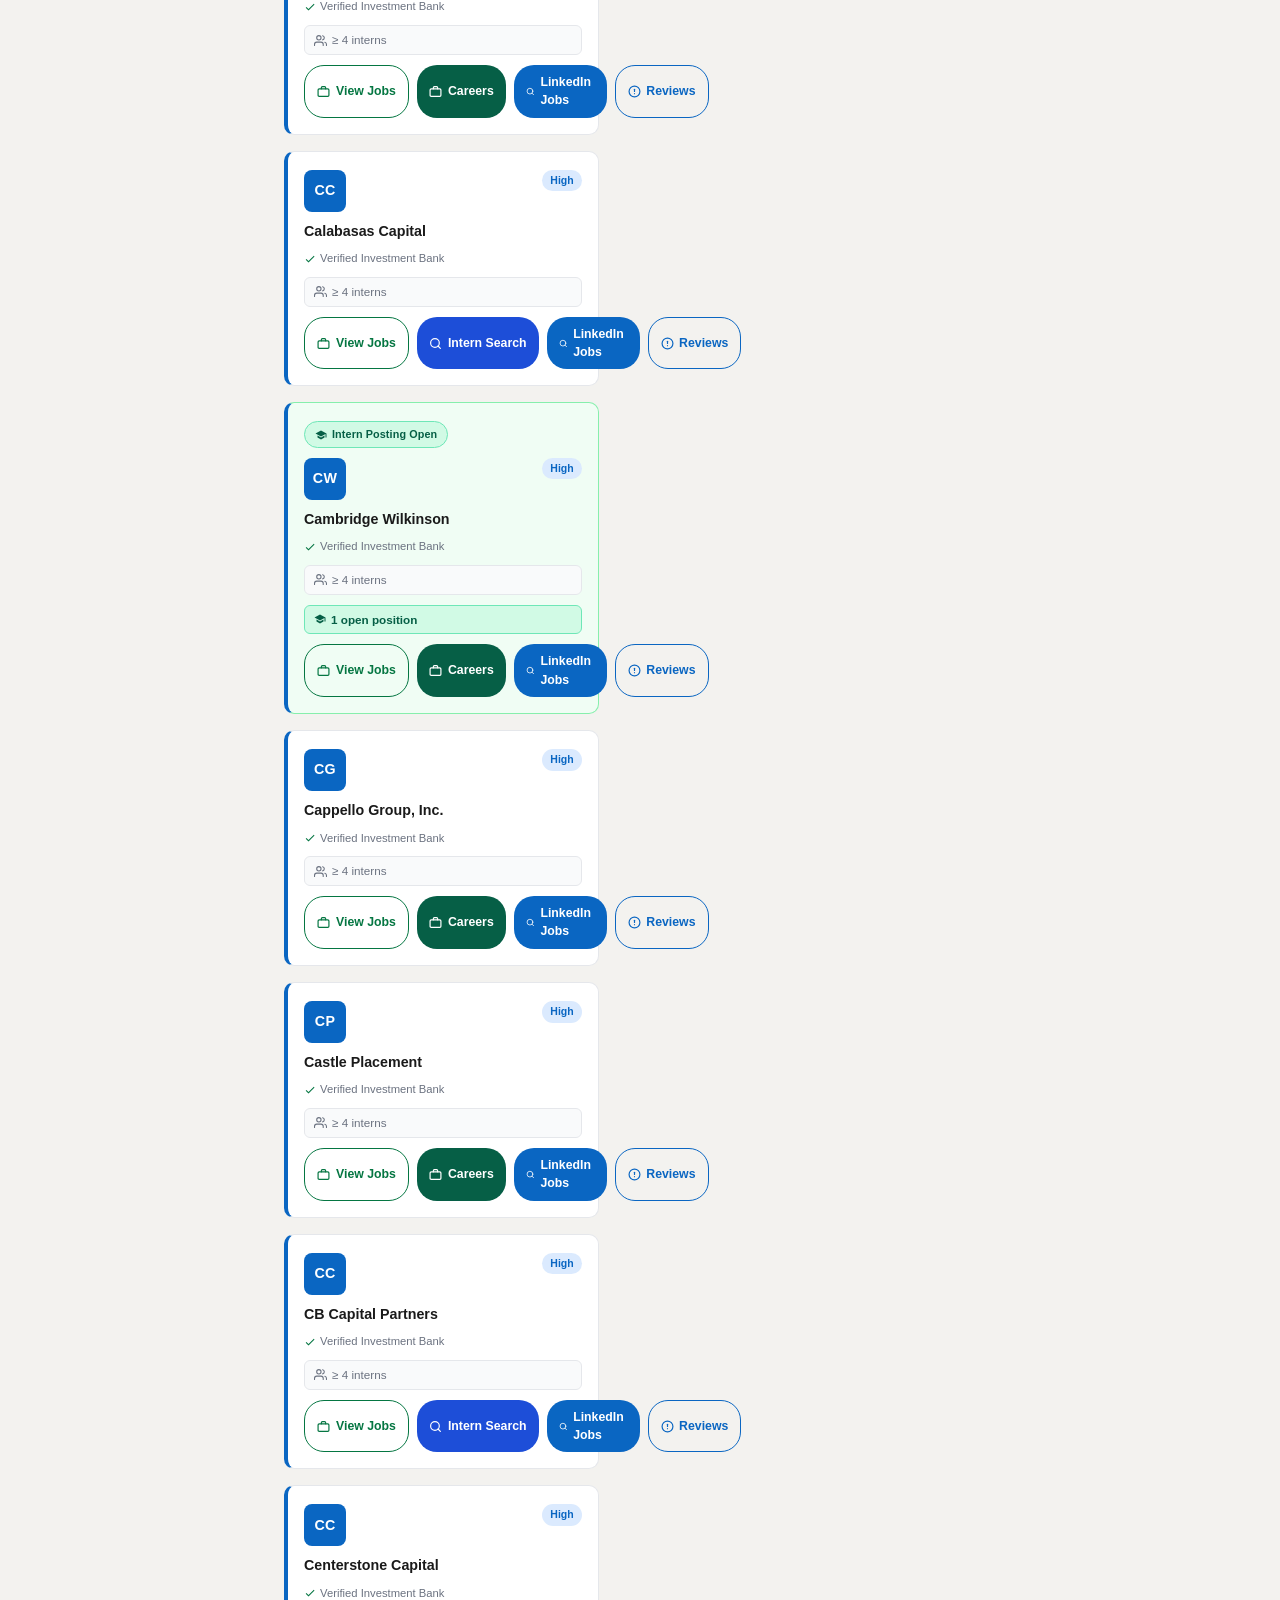
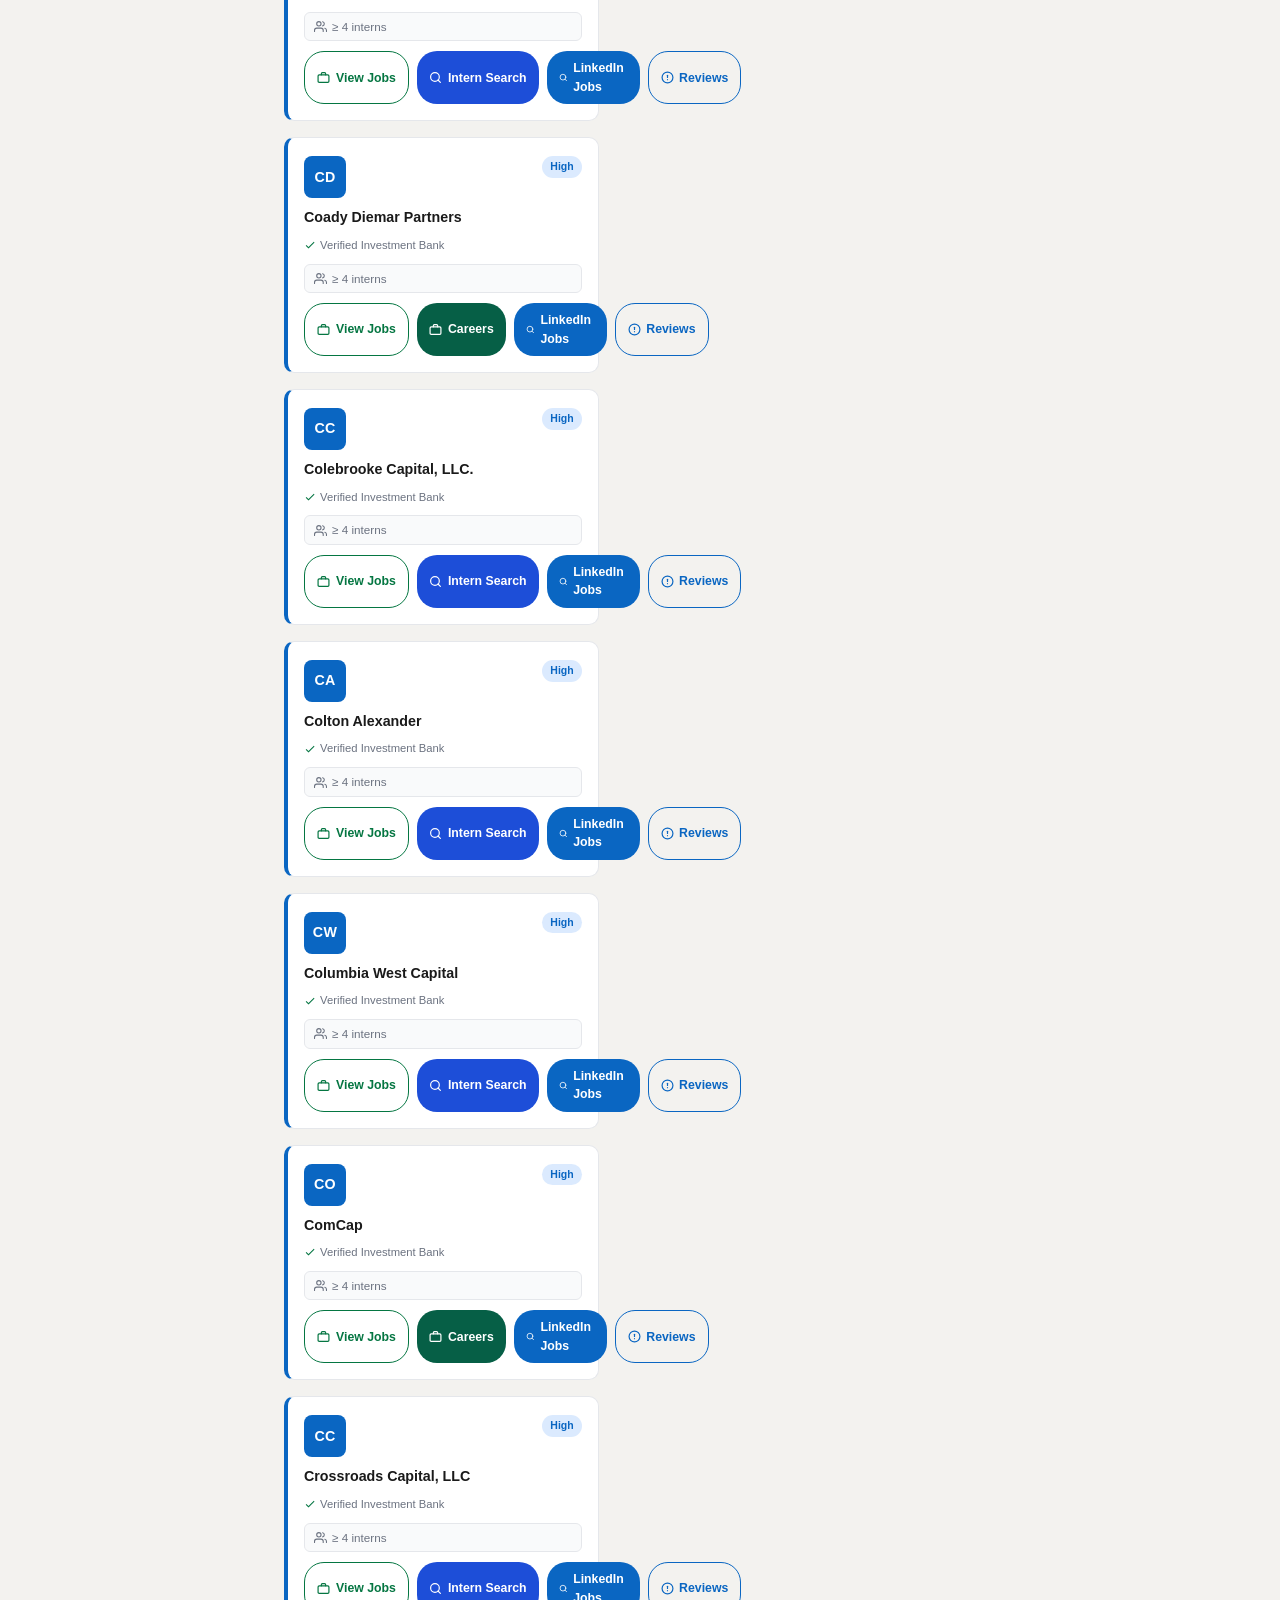
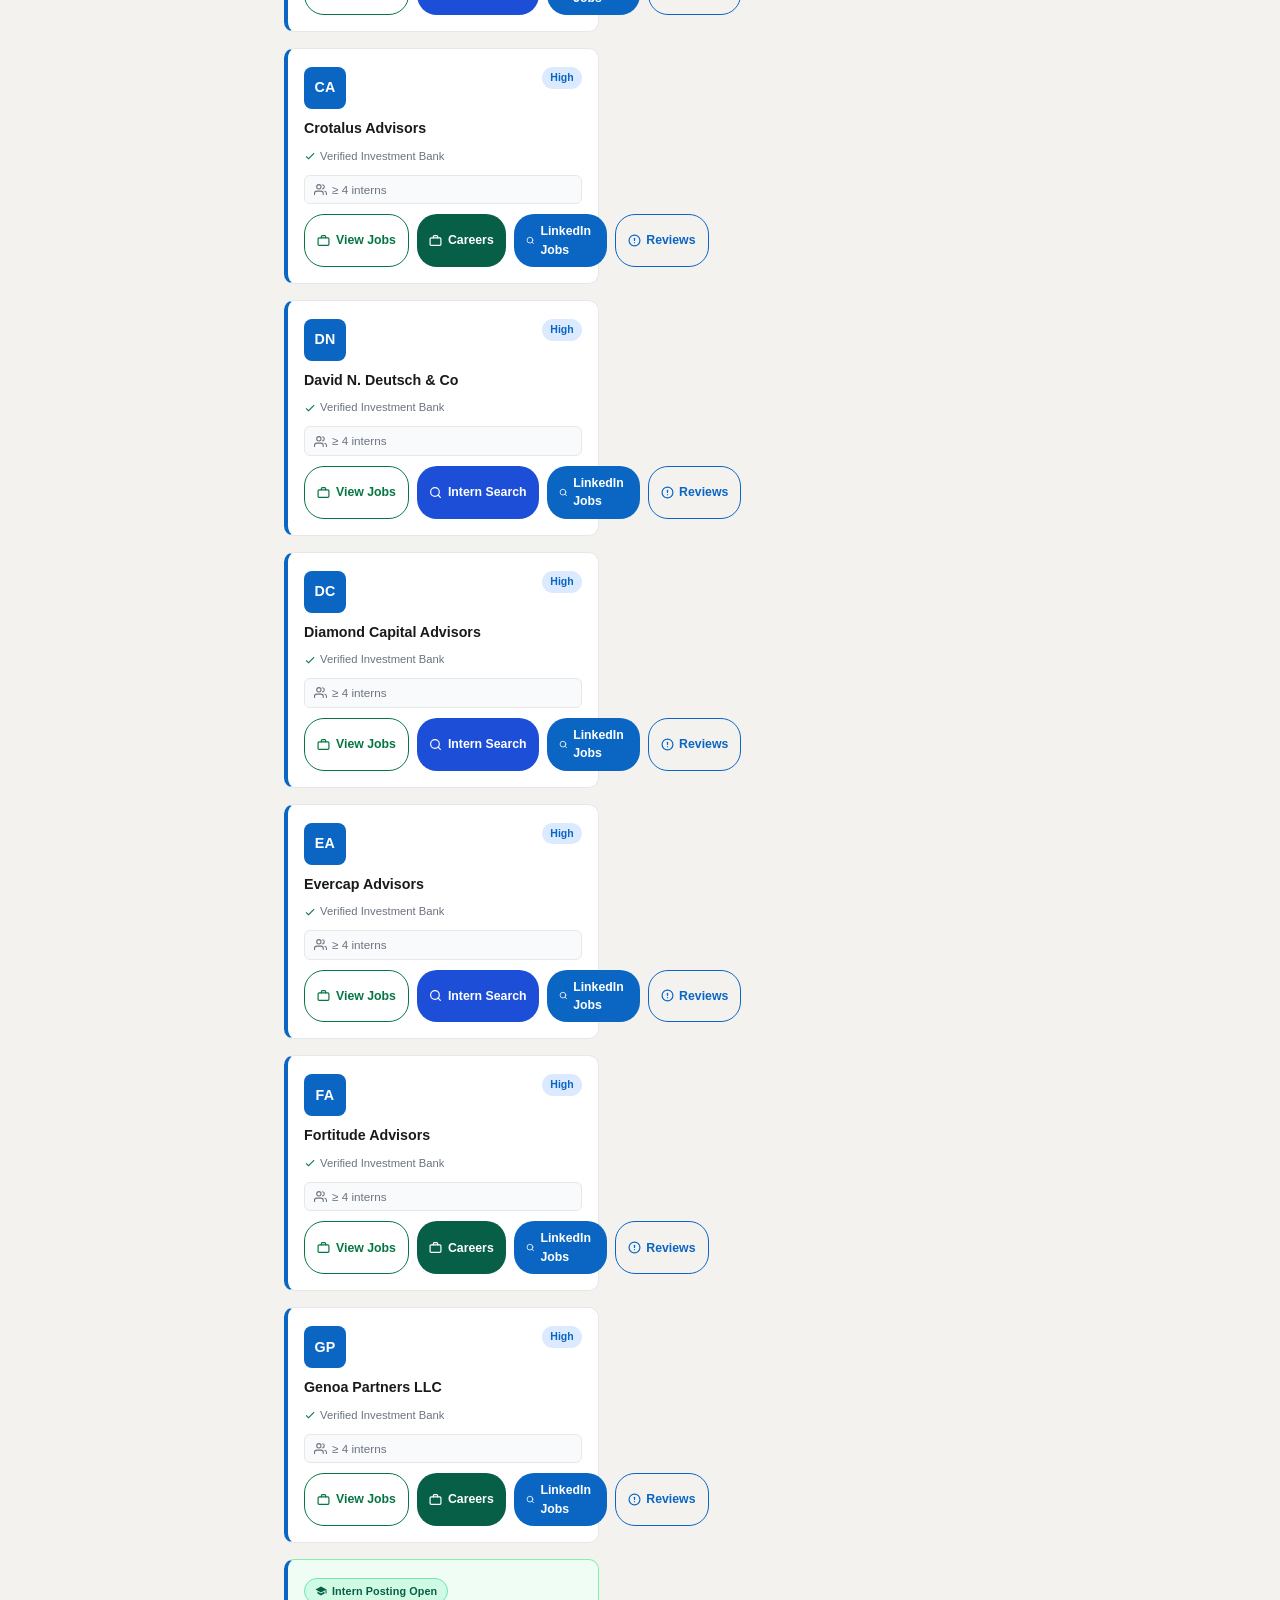
==== commit f1d52fed: "your commit message" ====
--- a/company.html
+++ b/company.html
@@ -42,7 +42,15 @@
         </svg>
         PE Firms
       </a>
- 
+      
+      <a class="nav__link" href="vc.html">
+        VC Firms
+      </a>
+
+      <a class="nav__link" href="hedge.html">
+        Hedge Funds
+      </a>
+
       <a class="nav__link" href="recent.html">
         <svg width="16" height="16" viewBox="0 0 24 24" fill="none" stroke="currentColor" stroke-width="2.2" stroke-linecap="round" stroke-linejoin="round">
           <rect x="3" y="4" width="18" height="18" rx="2" ry="2"/>
--- a/style.css
+++ b/style.css
@@ -898,6 +898,52 @@
   border-radius: 10px;
 }
  
+/* ── Sidebar search input ──────────────────────────────────── */
+.sidebar__search {
+  position: relative;
+  display: flex;
+  align-items: center;
+}
+.sidebar__search-icon {
+  position: absolute;
+  left: 10px;
+  color: var(--text-muted);
+  pointer-events: none;
+}
+.sidebar__search-input {
+  width: 100%;
+  padding: 8px 10px 8px 32px;
+  border: 1.5px solid var(--border);
+  border-radius: 7px;
+  font-size: .88rem;
+  background: #f9fafb;
+  color: var(--text);
+  outline: none;
+  transition: border-color .15s, background .15s;
+}
+.sidebar__search-input:focus {
+  border-color: var(--blue);
+  background: #fff;
+}
+.sidebar__search-input::placeholder {
+  color: var(--text-muted);
+}
+ 
+/* ── Job card location badge ──────────────────────────────── */
+.job-card__location {
+  display: inline-flex;
+  align-items: center;
+  gap: 4px;
+  font-size: .75rem;
+  font-weight: 500;
+  color: var(--text-muted);
+  margin-left: 6px;
+}
+.job-card__location svg {
+  flex-shrink: 0;
+  opacity: .7;
+}
+ 
 /* Firm link inside job card on recent page */
 .recent-firm-link {
   color: var(--blue);
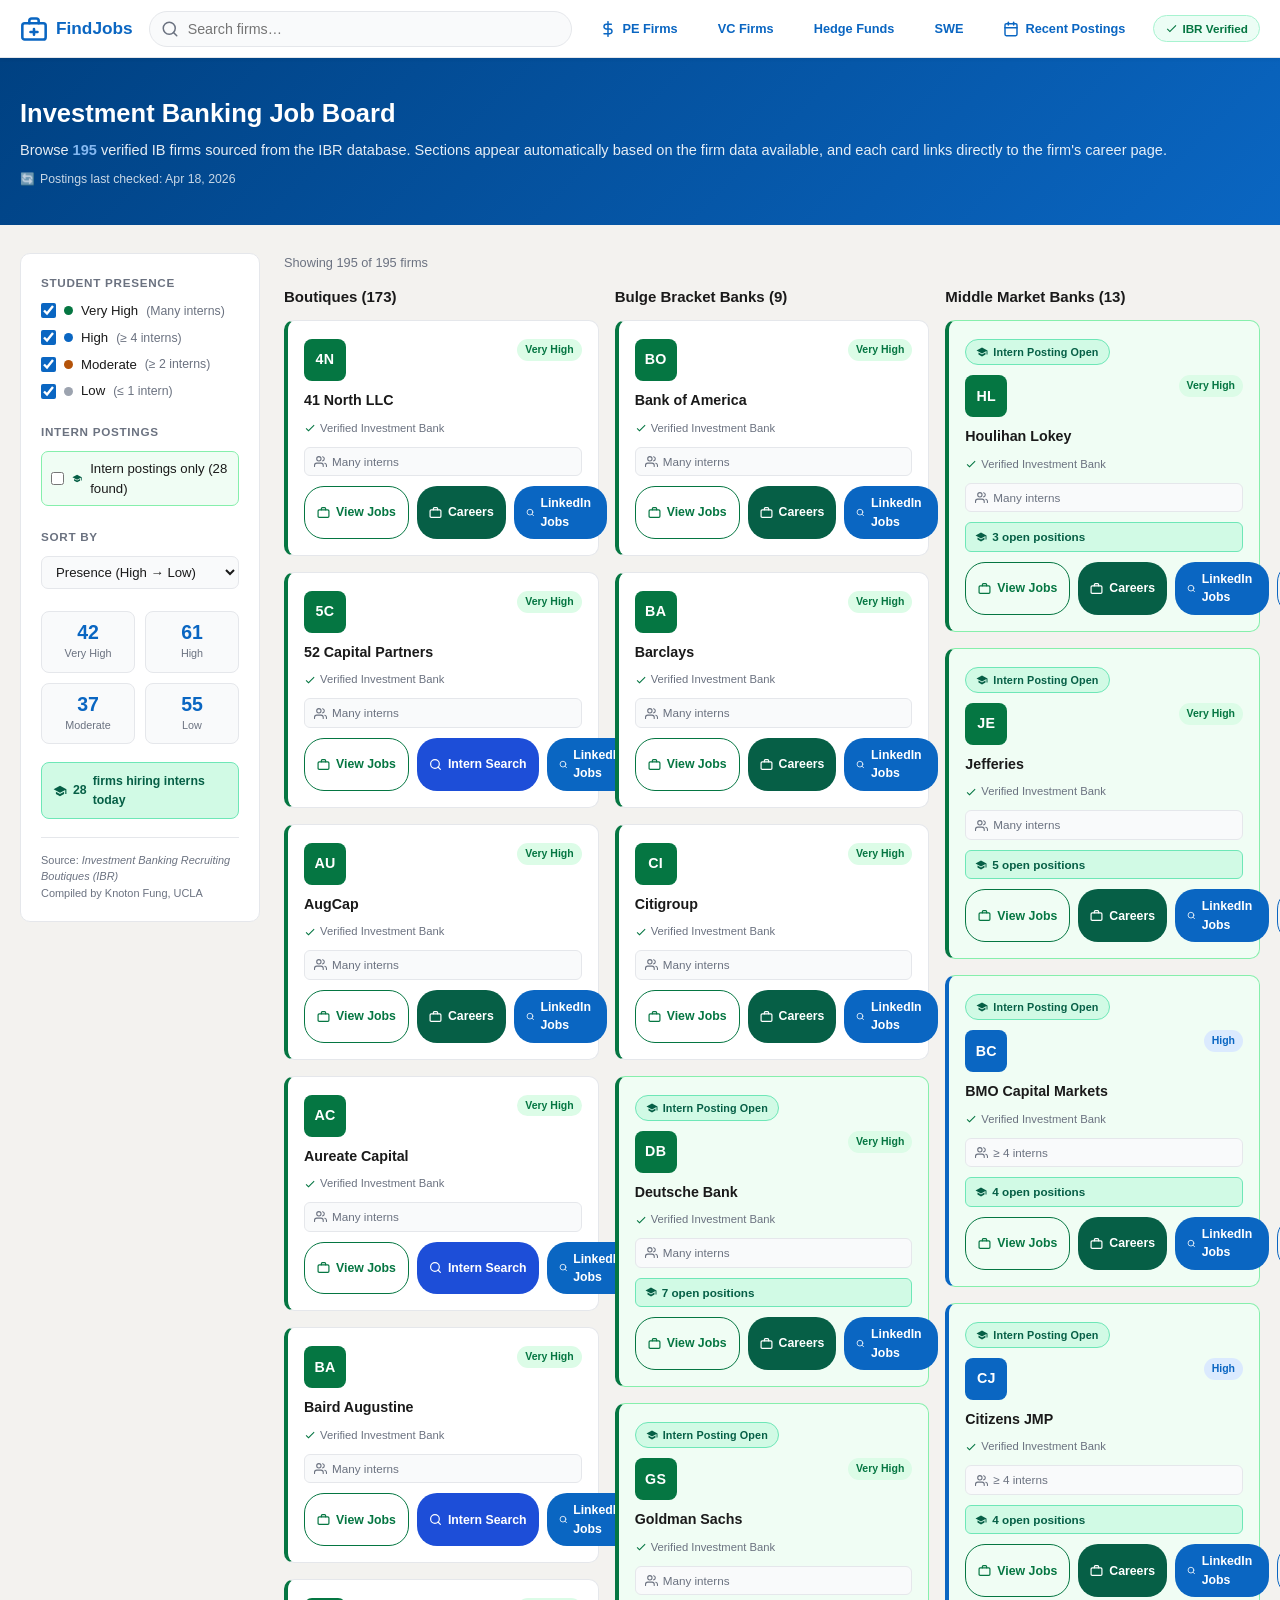
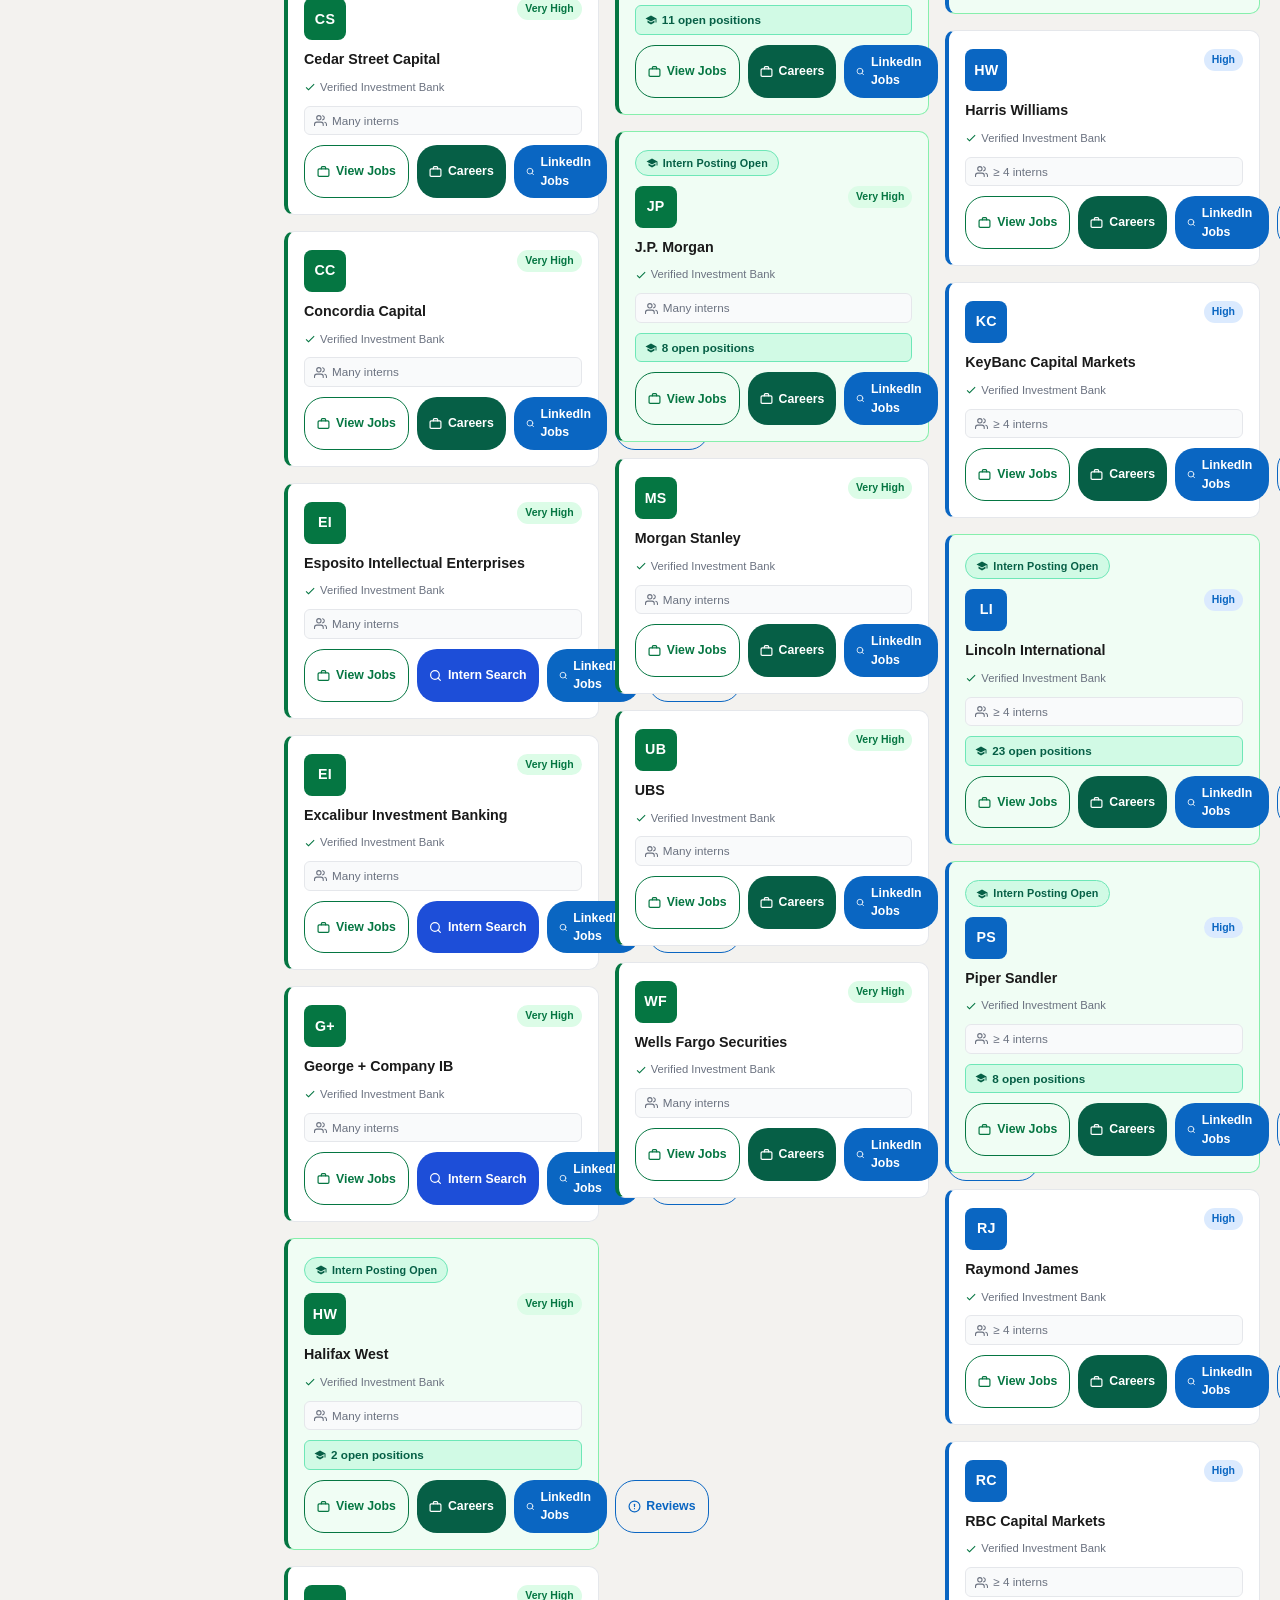
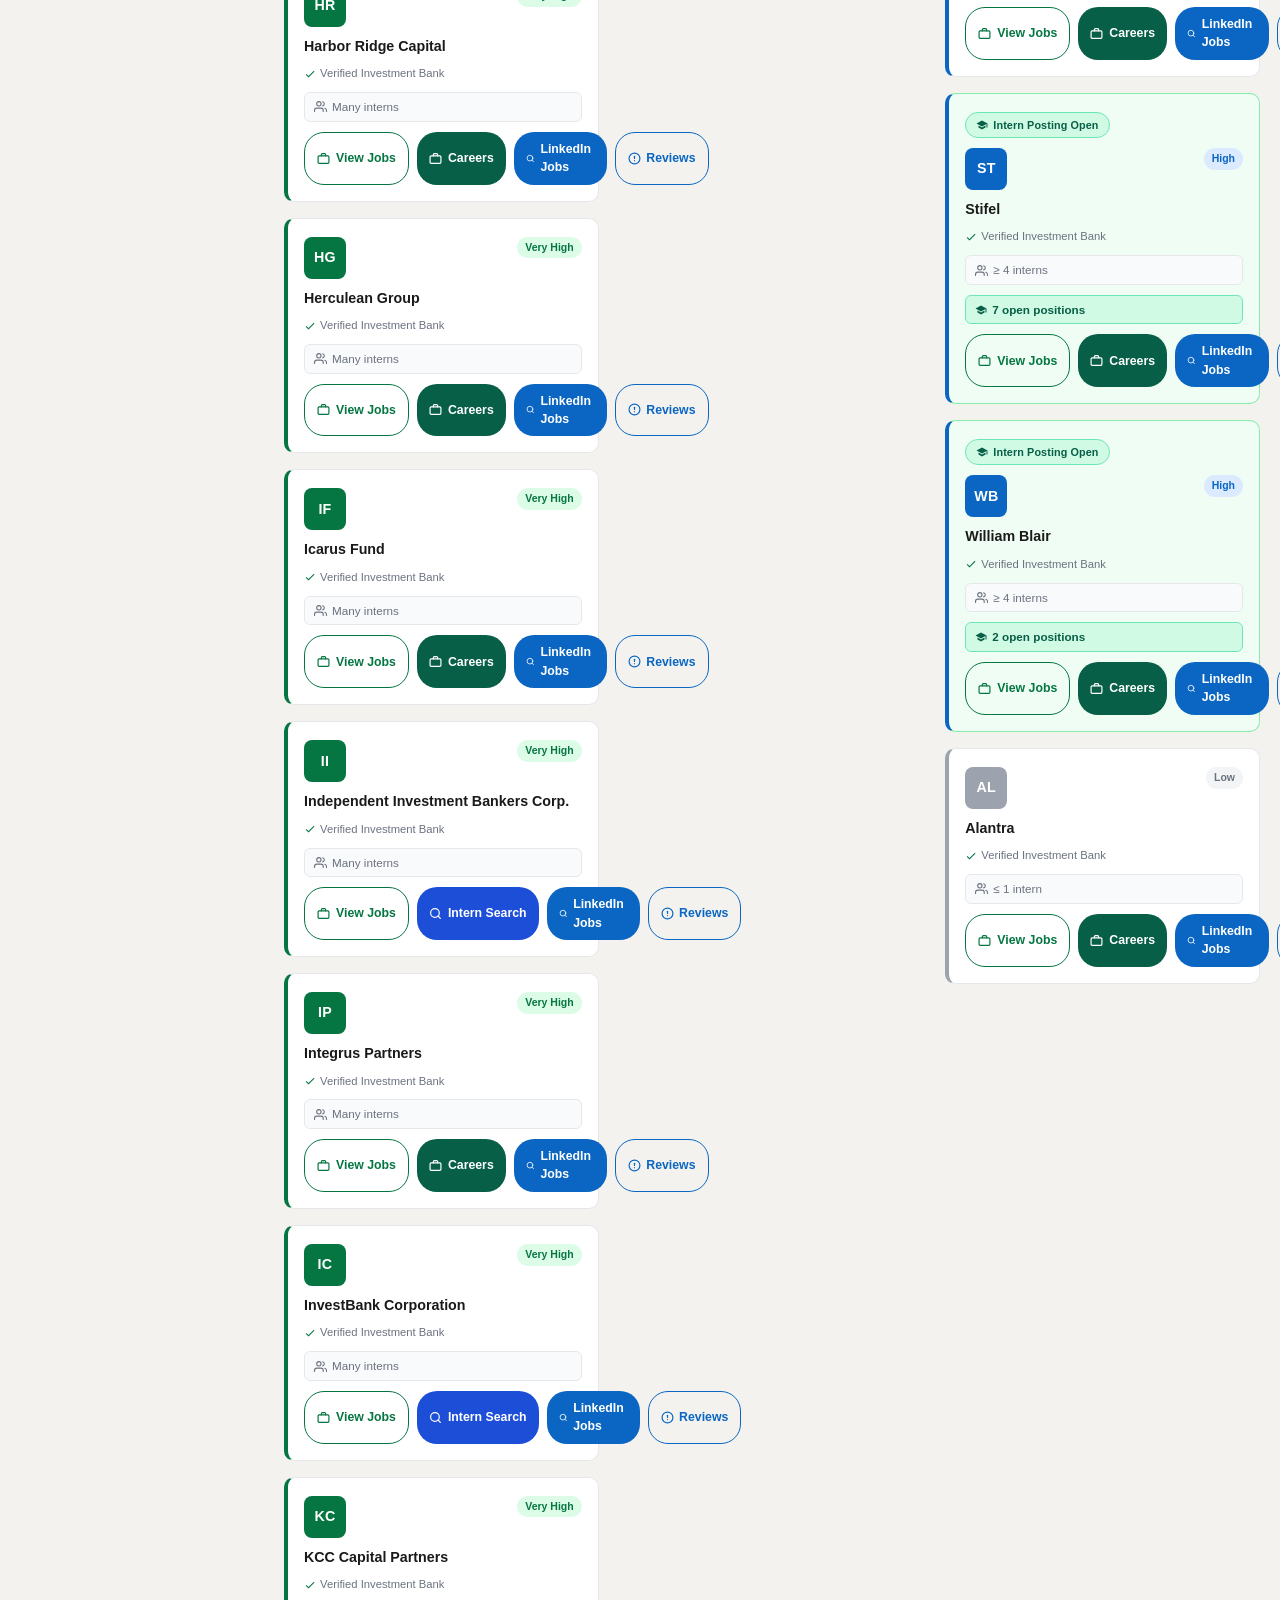
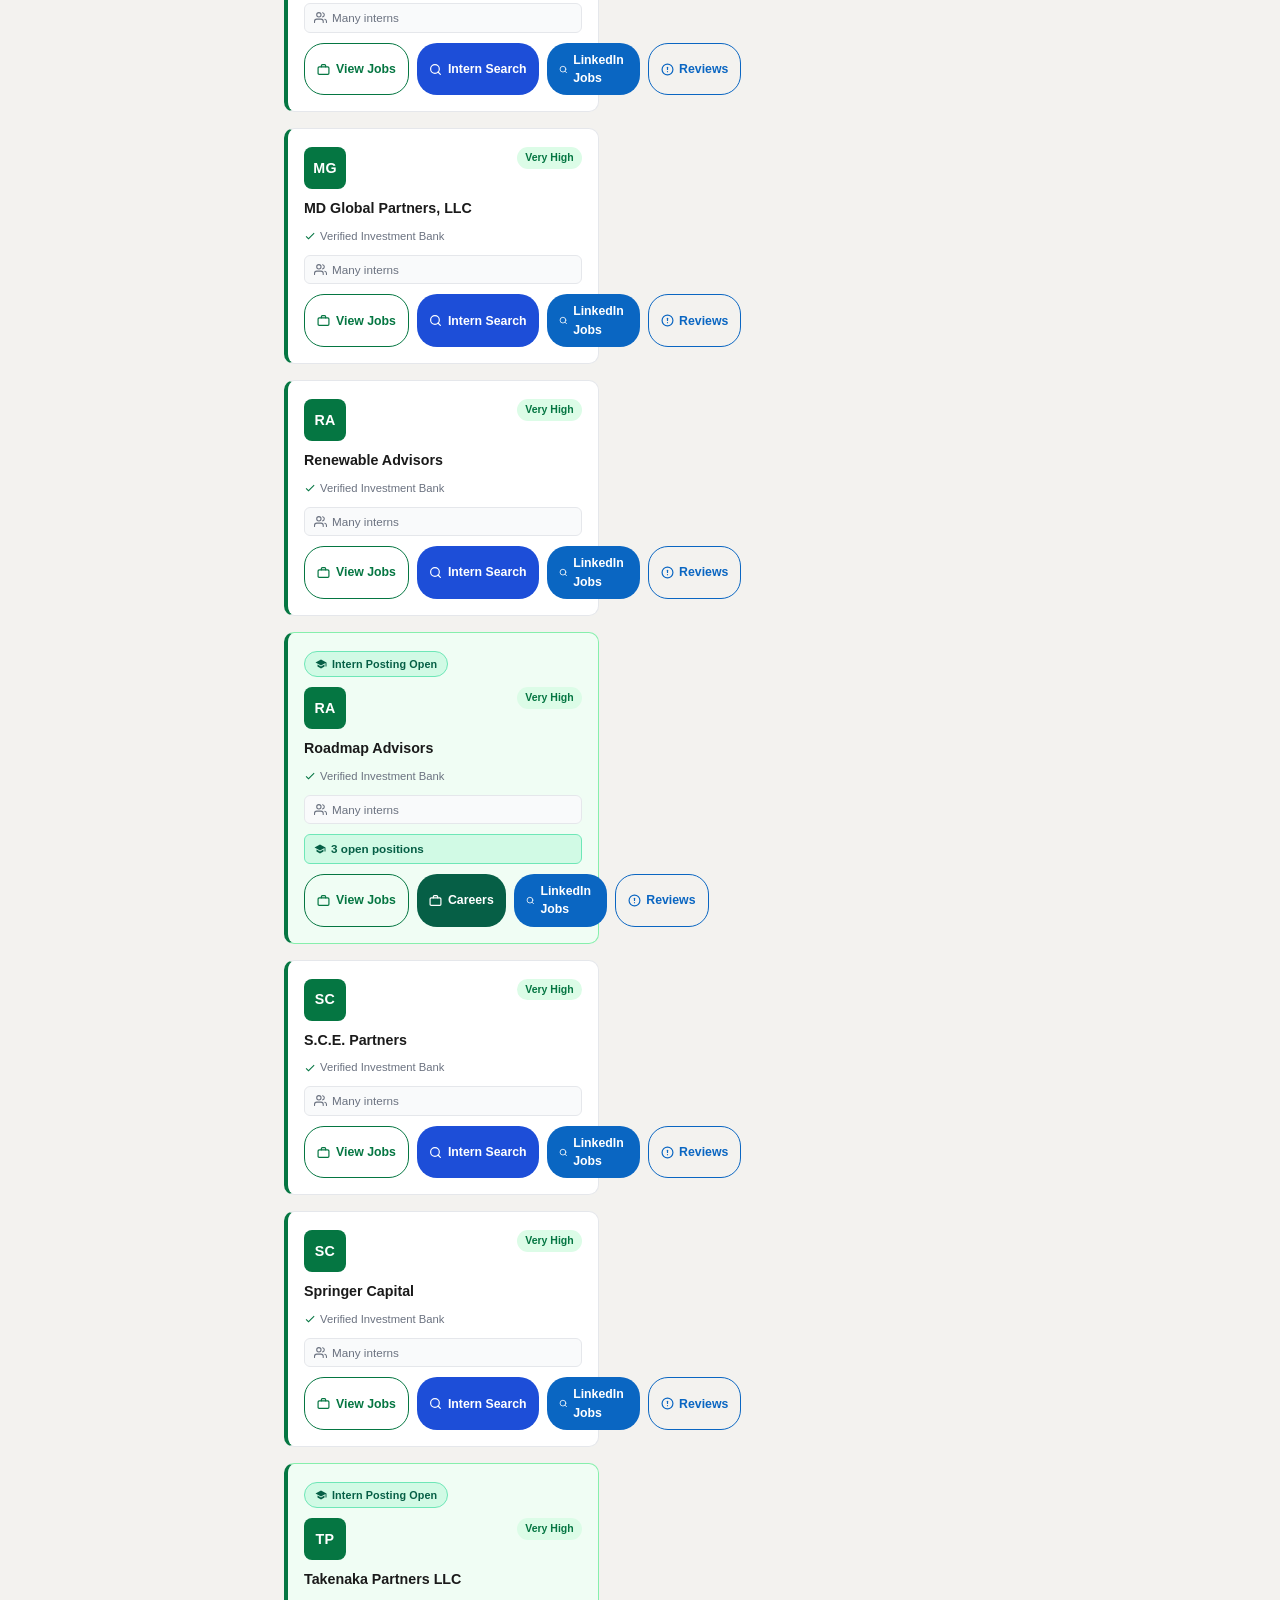
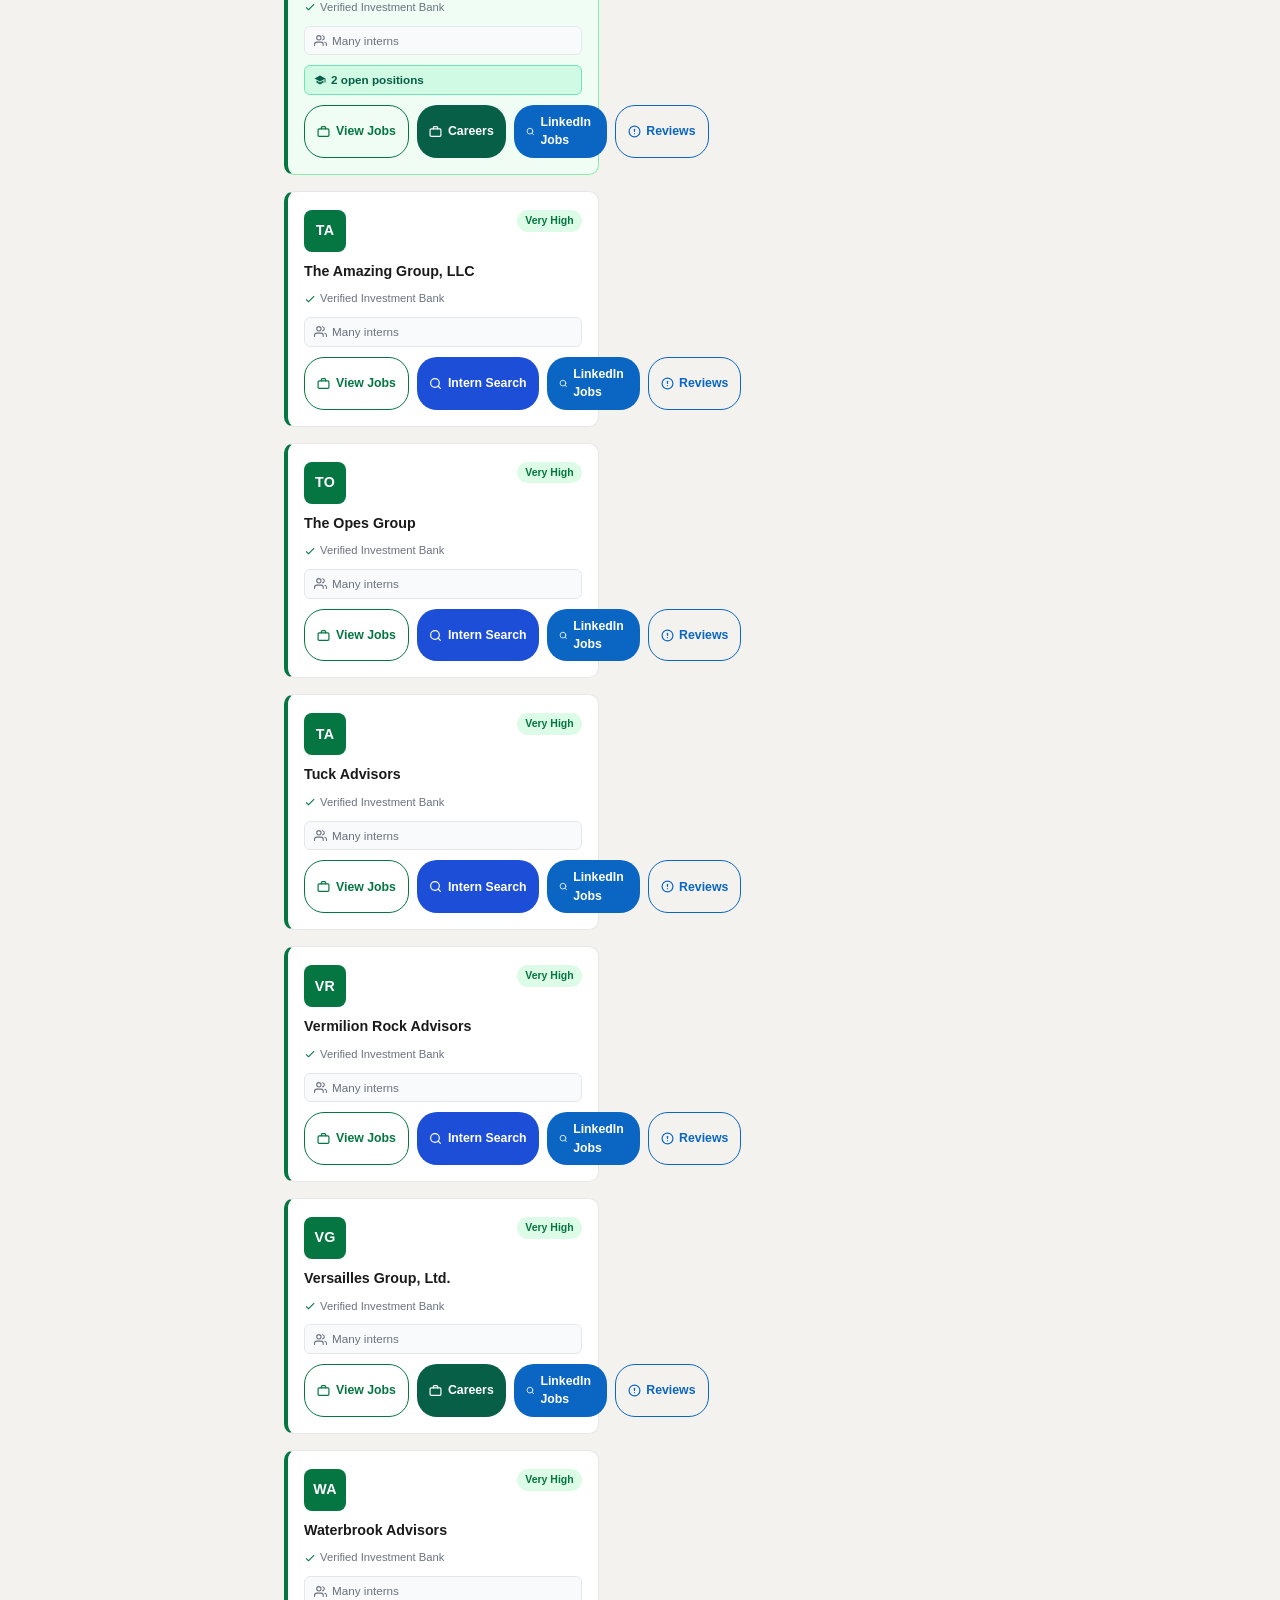
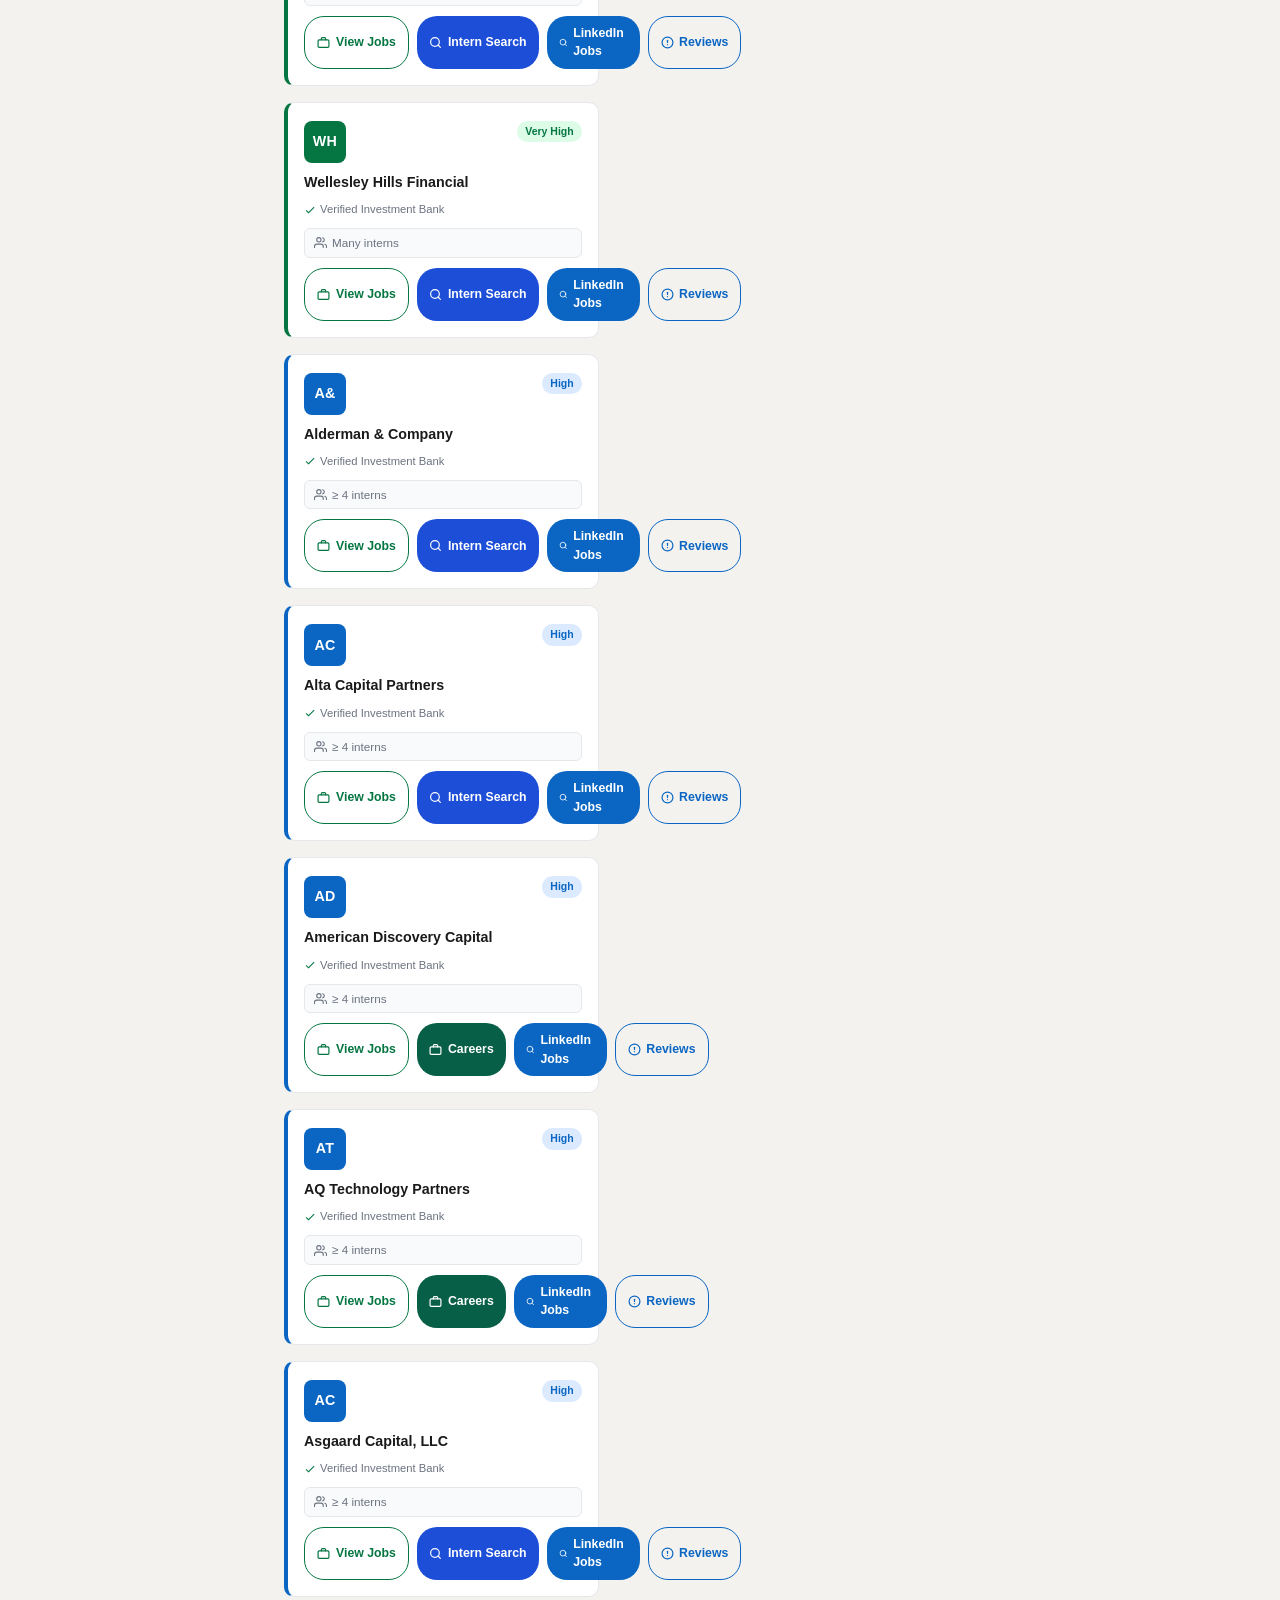
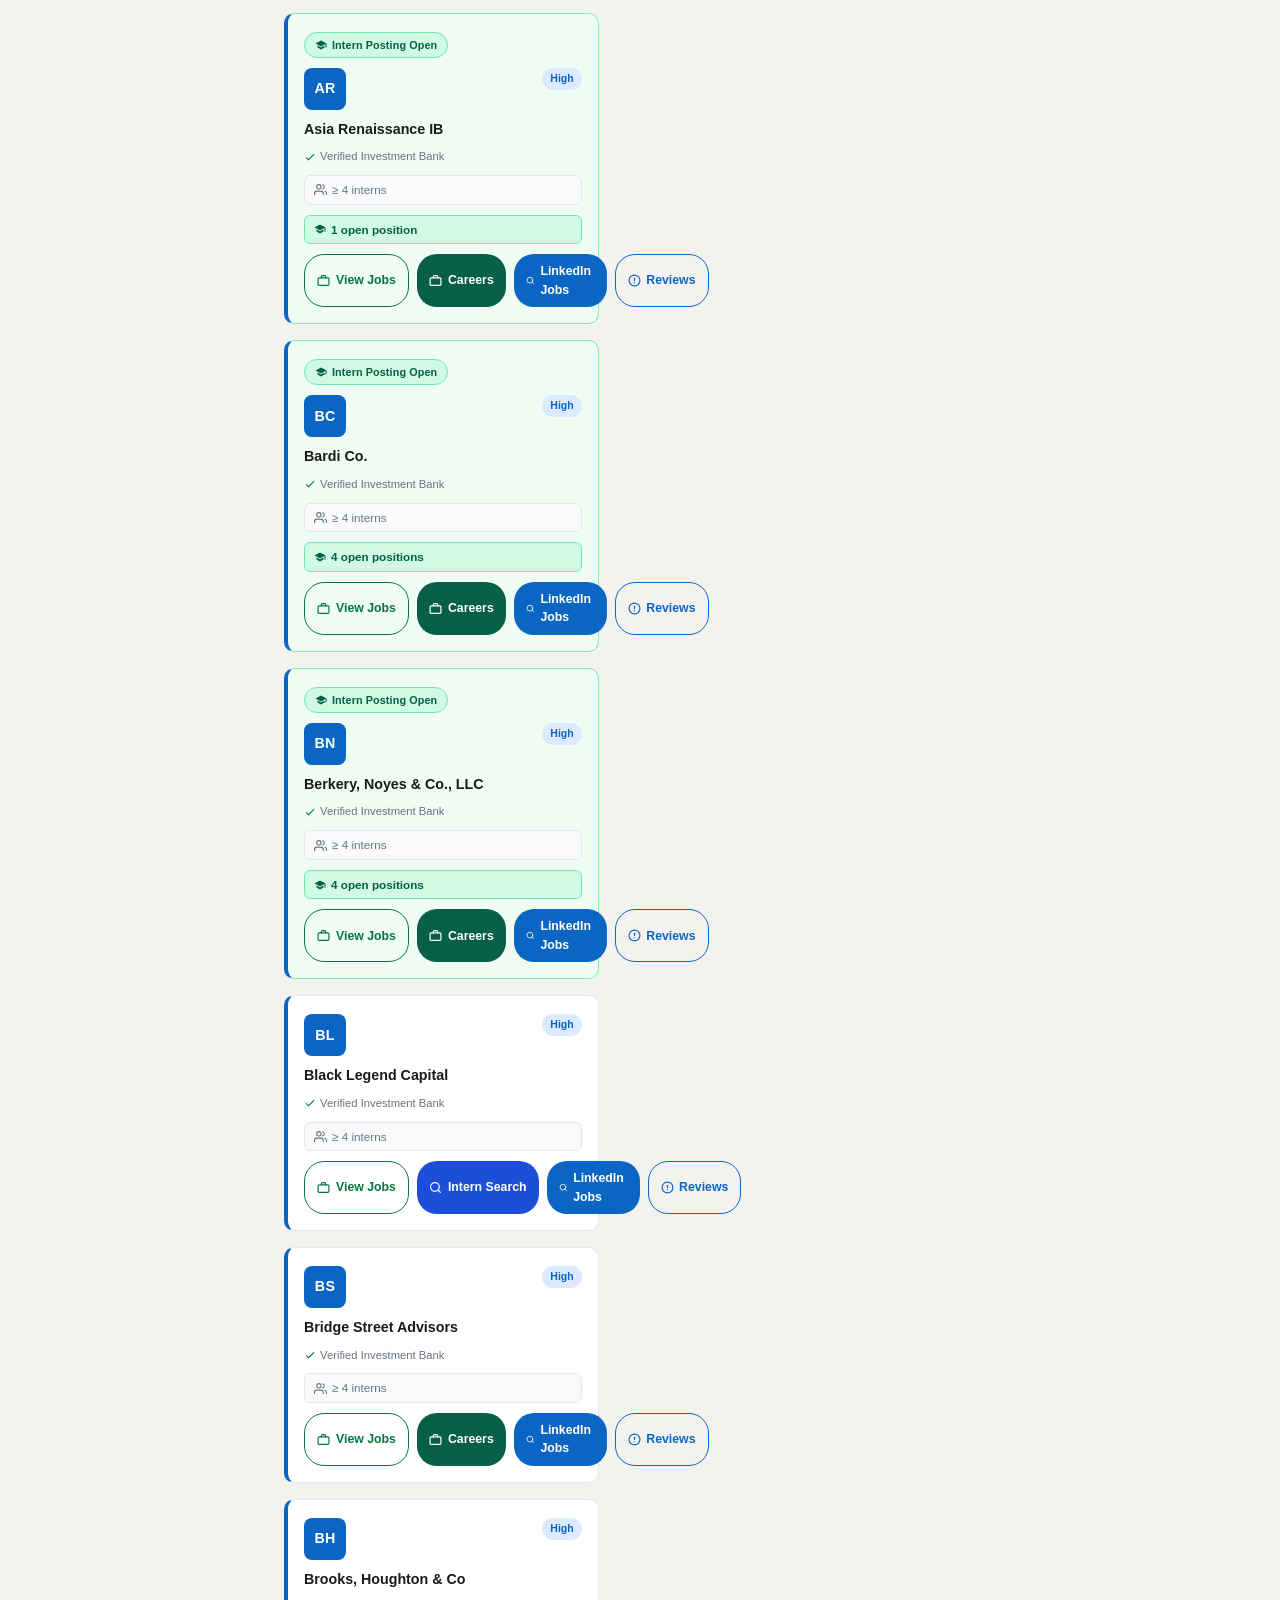
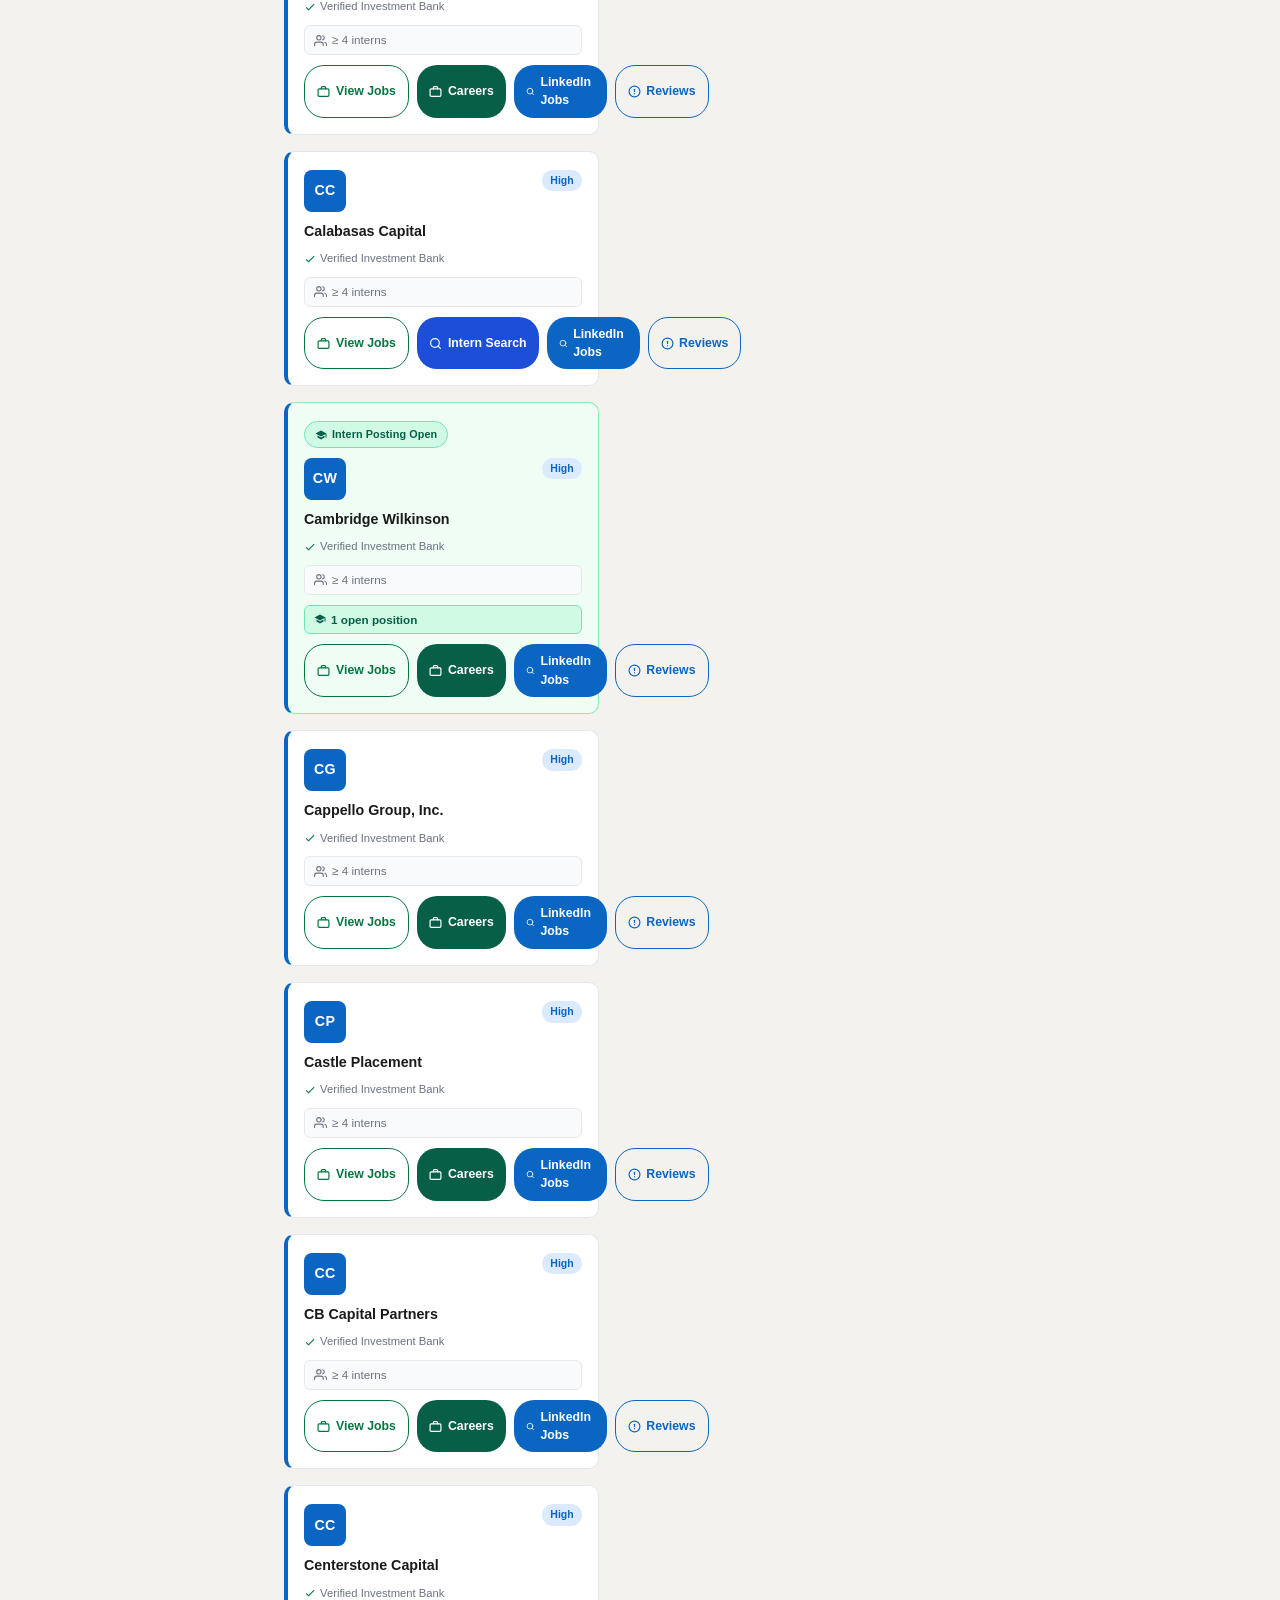
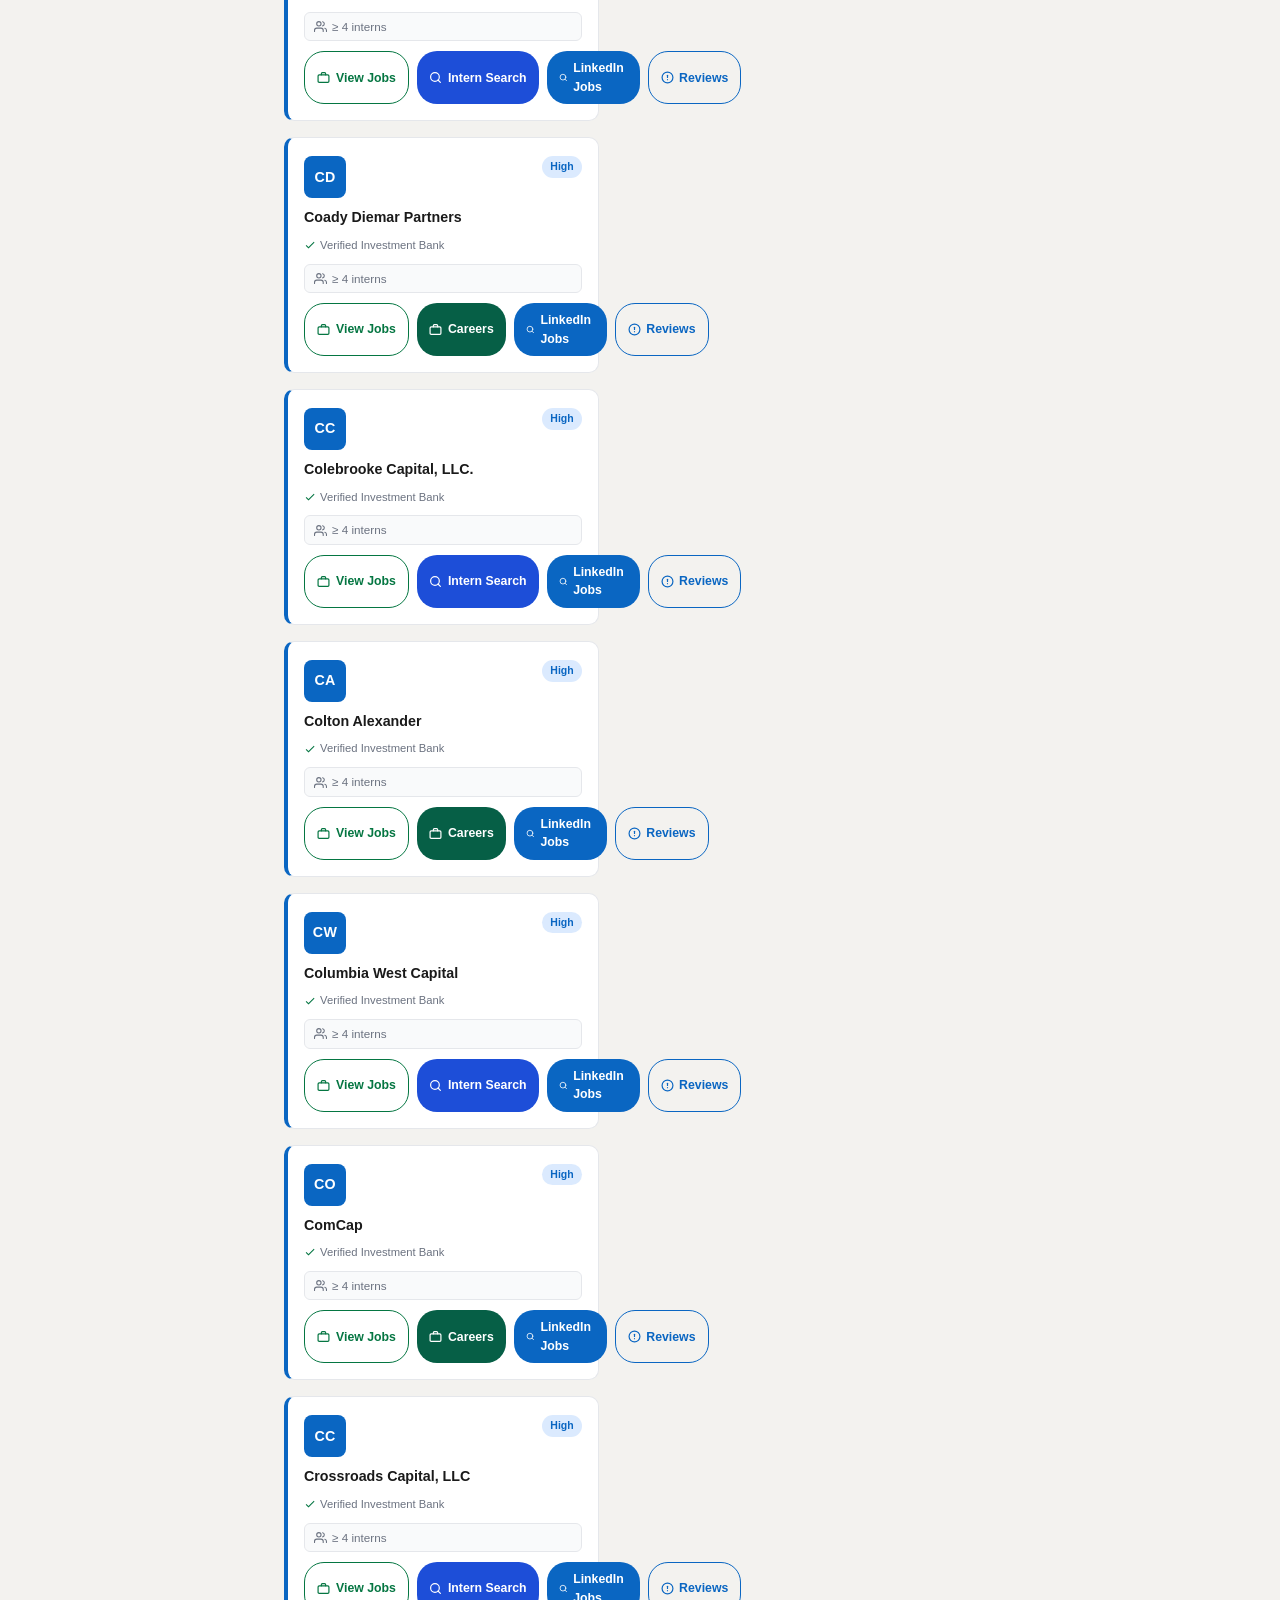
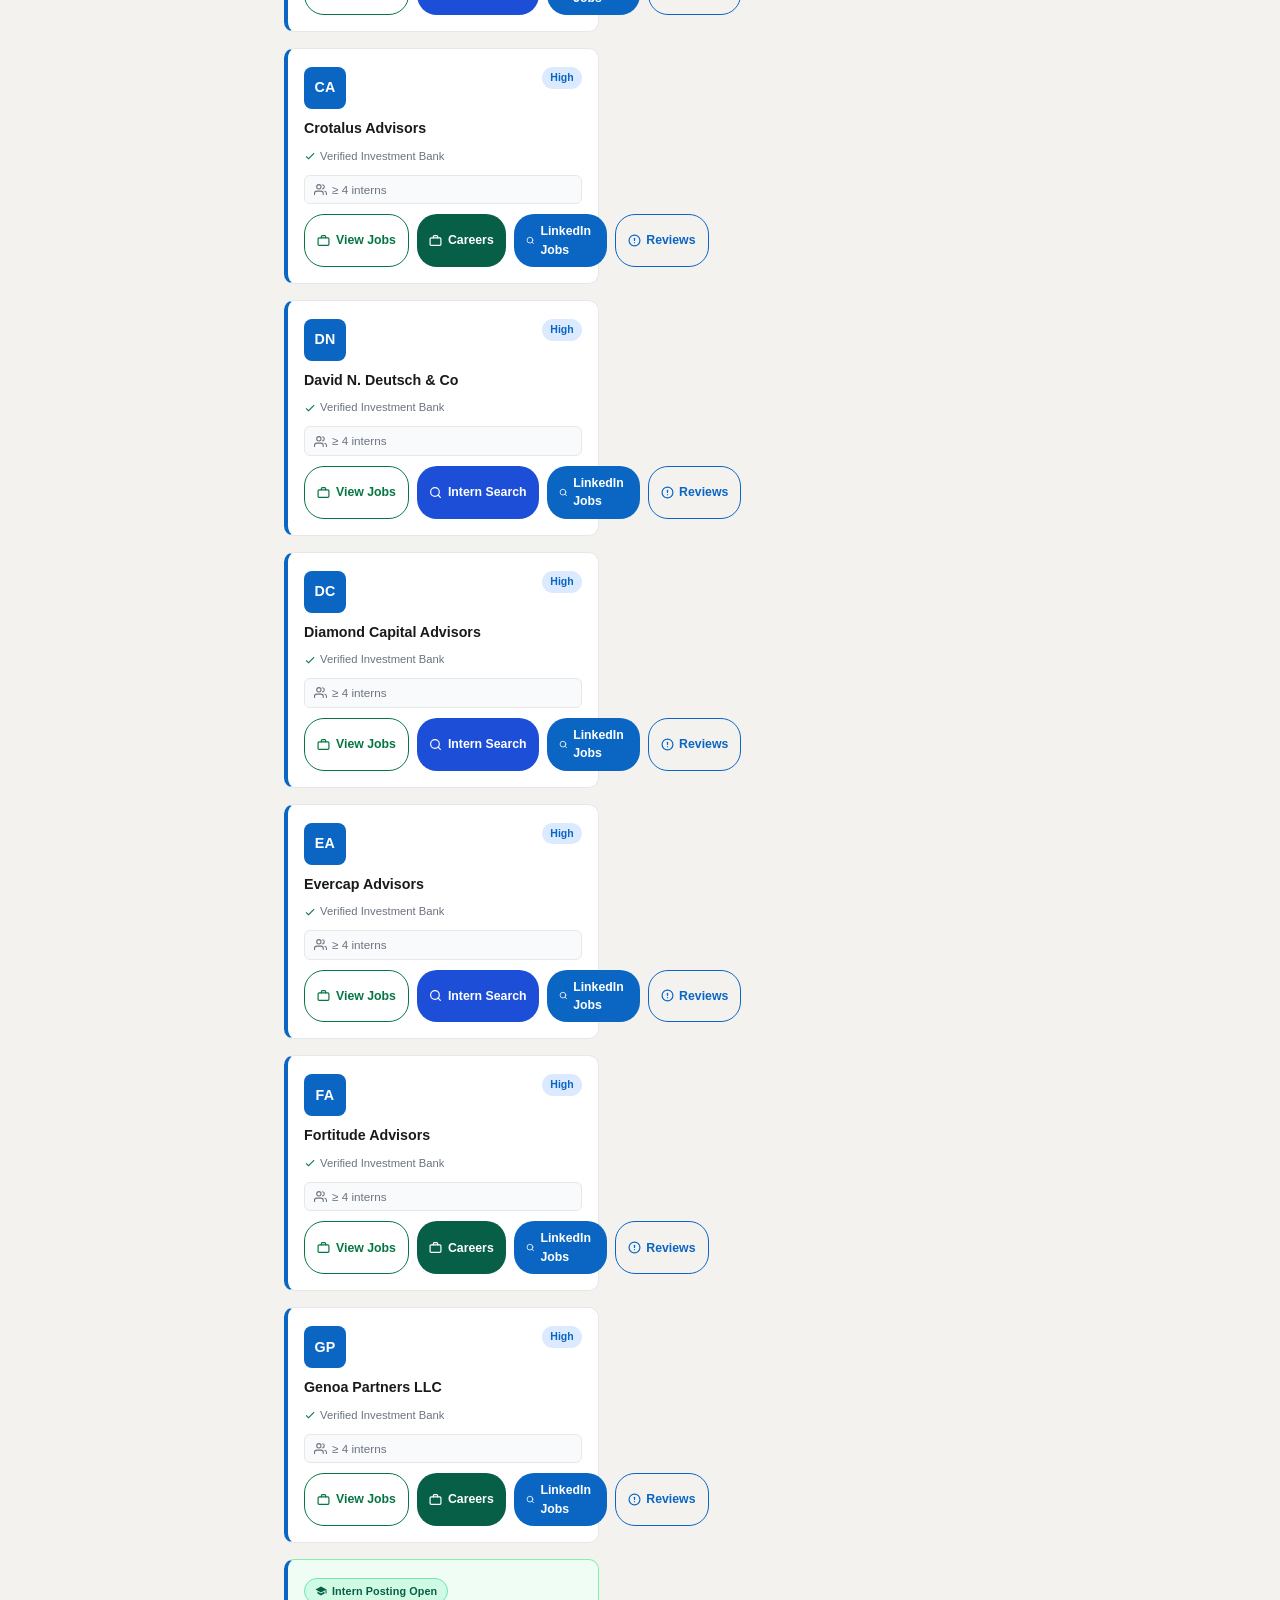
==== commit 4fc4c9d2: "WIP: saving progress before rebase" ====
--- a/company.html
+++ b/company.html
@@ -49,6 +49,10 @@
 
       <a class="nav__link" href="hedge.html">
         Hedge Funds
+      </a>
+
+      <a class="nav__link" href="swe.html">
+        SWE
       </a>
 
       <a class="nav__link" href="recent.html">
--- a/style.css
+++ b/style.css
@@ -1062,4 +1062,54 @@
 .firm-type-badge--pe {
   background: #ede9fe;
   color: var(--pe-mega);
+}
+.firm-type-badge--vc {
+  background: #d1fae5;
+  color: #059669;
+}
+.firm-type-badge--hedge {
+  background: #fef3c7;
+  color: #d97706;
+}
+ 
+/* ── SWE cards ─────────────────────────────────── */
+.card__swe-stats {
+  display: flex;
+  gap: 8px;
+  margin: 2px 0 4px;
+}
+.swe-stat {
+  flex: 1;
+  background: #f9fafb;
+  border: 1px solid var(--border);
+  border-radius: 6px;
+  padding: 6px 8px;
+  display: flex;
+  flex-direction: column;
+  align-items: center;
+  gap: 1px;
+}
+.swe-stat span {
+  font-size: .9rem;
+  font-weight: 700;
+  color: var(--text);
+}
+.swe-stat small {
+  font-size: .62rem;
+  text-transform: uppercase;
+  letter-spacing: 0.04em;
+  color: var(--text-muted);
+}
+.card__offices {
+  font-size: .72rem;
+  color: var(--text-muted);
+  line-height: 1.4;
+}
+.card__offices strong {
+  color: var(--text);
+  font-weight: 600;
+}
+.firm-type-badge--swe {
+  background: #e0f2fe;
+  color: #0369a1;
 }
